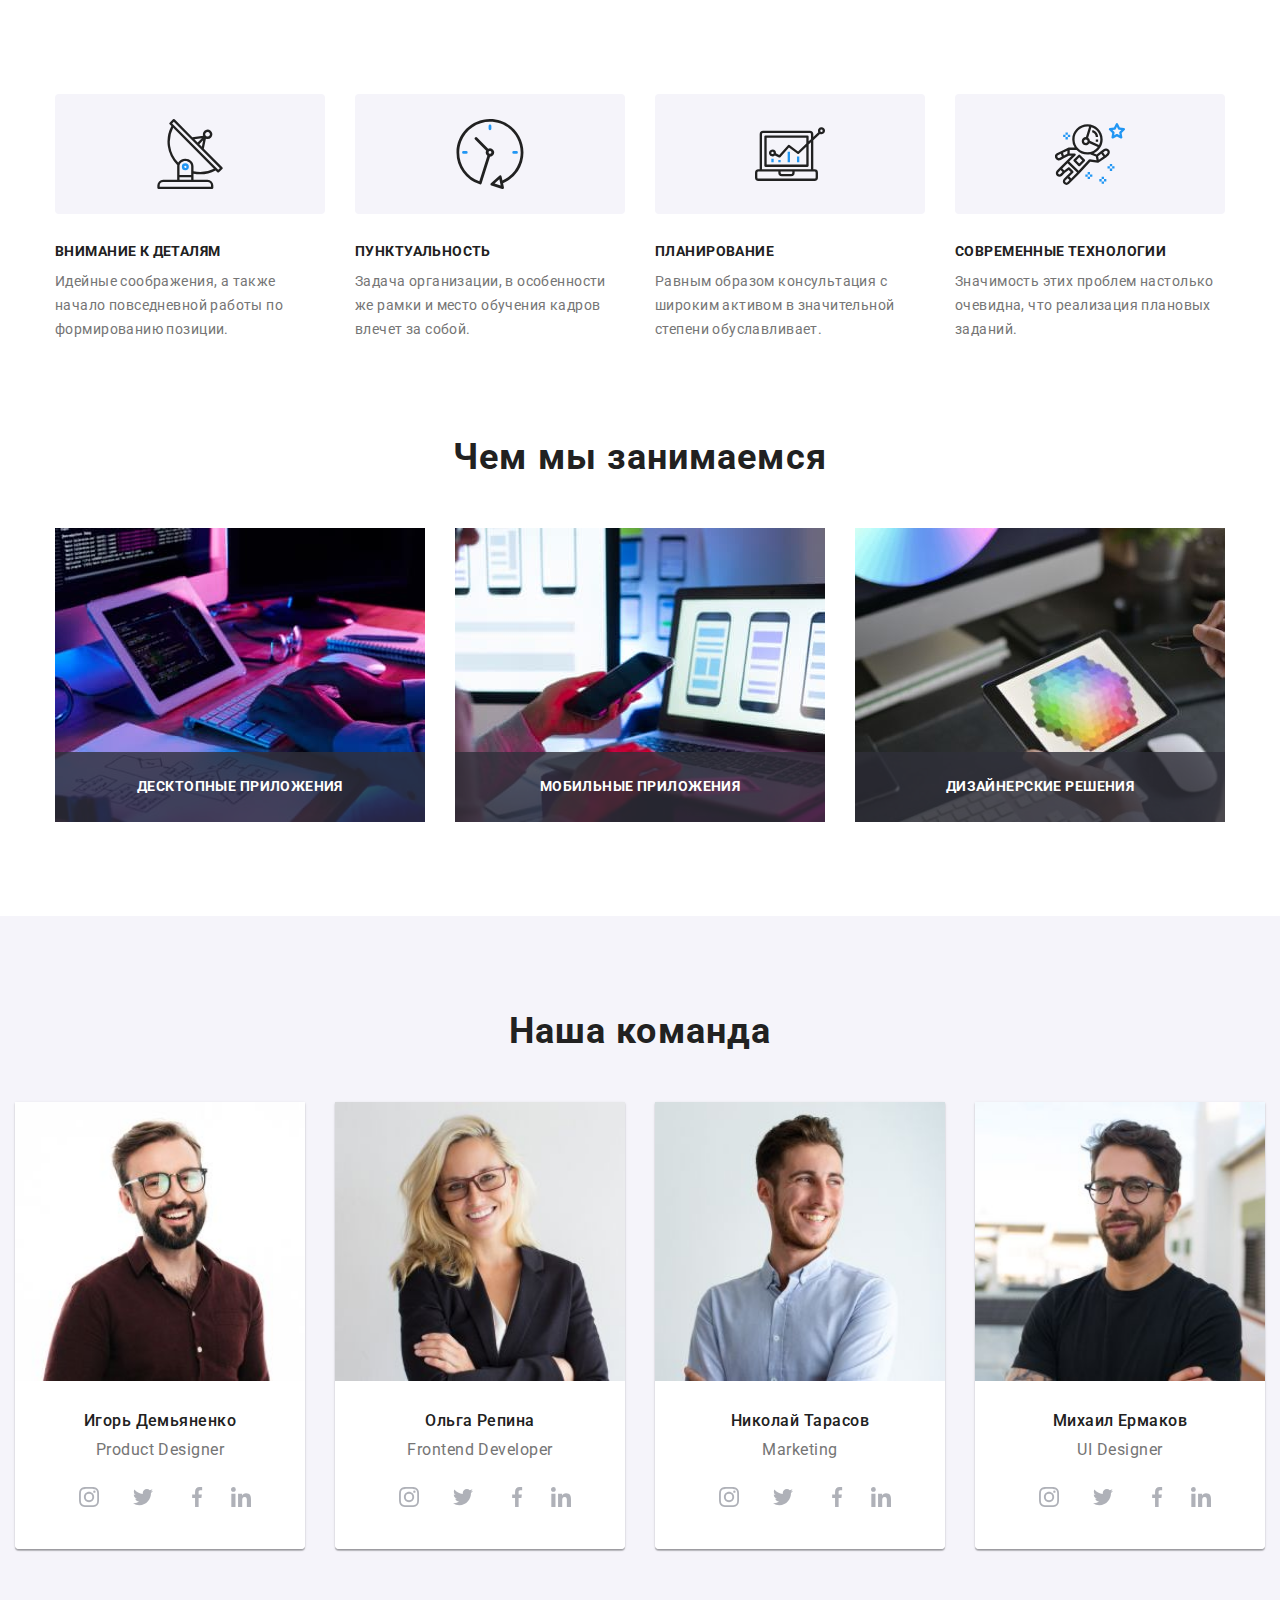
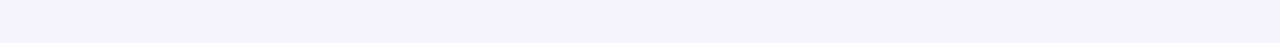
==== index.html @ a8aed520 "Закінчена секція "Наша команда"" ====
<!DOCTYPE html>
<html lang="ru">
  <head>
    <meta charset="UTF-8" />
    <meta http-equiv="X-UA-Compatible" content="IE=edge" />
    <meta name="viewport" content="width=device-width, initial-scale=1.0" />
    <title>Студия</title>
    <link rel="preconnect" href="https://fonts.googleapis.com" />
    <link rel="preconnect" href="https://fonts.gstatic.com" crossorigin />
    <link
      href="https://fonts.googleapis.com/css2?family=Raleway:wght@700&family=Roboto:wght@400;500;700;900&display=swap"
      rel="stylesheet"
    />
    <link rel="stylesheet" href="./base/normalize" />
    <link rel="stylesheet" href="./css/main.min.css" />
  </head>
  <body>
    <!--Шапка сайта, хедер-->
    <!-- <header class="header">
      <div class="header__container сontainer">
        <nav class="header-nav">
          <a class="logo-header" href="./index.html" lang="en"
            >Web<span class="logo-header__accent">Studio</span></a
          >
          <ul class="site-nav">
            <li class="site-nav__item">
              <a class="site-nav__link site-nav__link--current" href=""
                >Студия</a
              >
            </li>
            <li class="site-nav__item">
              <a class="site-nav__link" href="./portfolio.html">Портфолио</a>
            </li>
            <li class="site-nav__item">
              <a class="site-nav__link" href="">Контакты</a>
            </li>
          </ul>
        </nav>
        <ul class="contact-nav">
          <li class="contact-nav__item">
            <a class="contact-nav__link" href="mailto:info@devstudio.com">
              <svg class="contact-nav__icon" width="16" height="12">
                <use href="./images/icons.svg#envelope"></use>
              </svg>
              info@devstudio.com</a
            >
          </li>
          <li class="contact-nav__item">
            <a class="contact-nav__link" href="tel:+380961111111">
              <svg class="contact-nav__icon" width="10" height="16">
                <use href="./images/icons.svg#vector"></use>
              </svg>
              +38 096 111 11 11</a
            >
          </li>
        </ul>
      </div>
    </header> -->
    <!-- Герой -->
    <main>
      <!-- <section class="hero">
        <div class="сontainer">
          <h1 class="hero__title">
            Эффективные решения<br />
            для вашего бизнеса
          </h1>
          <button class="button" type="button" data-modal-open>
            Заказать услугу
          </button>
          <!--Модальное окно-->
      <!-- <div class="backdrop is-hidden" data-modal>
            <div class="modal">
              <button class="modal-btn" data-modal-close>
                <svg class="btn-close" width="18" height="18">
                  <use href="./images/icons.svg#modal"></use>
                </svg>
              </button>
              <!--Форма-->
      <!-- <span class="form__title"
                >Оставьте свои данные, мы вам перезвоним</span
              > -->
      <!-- <form class="form-contact" autocomplete="off">
                <label class="form-contact__label">
                  <span class="form-contact__name">Имя</span>
                  <span class="form-contact__input-container">
                    <input
                      class="form-contact__input"
                      type="text"
                      name="name"
                    />
                    <svg class="form-contact__icon" width="18" height="18">
                      <use href="./images/icons.svg#form-person"></use>
                    </svg>
                  </span>
                </label>
                <label class="form-contact__label">
                  <span class="form-contact__name">Телефон</span>
                  <span class="form-contact__input-container">
                    <input class="form-contact__input" type="tel" name="tel" />
                    <svg class="form-contact__icon" width="18" height="18">
                      <use href="./images/icons.svg#form-telefon"></use>
                    </svg>
                  </span>
                </label>
                <label class="form-contact__label">
                  <span class="form-contact__name">Почта</span>
                  <span class="form-contact__input-container">
                    <input
                      class="form-contact__input"
                      type="email"
                      name="email"
                    />
                    <svg class="form-contact__icon" width="18" height="18">
                      <use href="./images/icons.svg#form-post"></use>
                    </svg>
                  </span>
                </label>
                <label class="form-label__comments">
                  <span class="form-contact__name">Комментарий</span>
                  <span class="form-contact__input-container">
                    <textarea
                      class="form-contact__comments"
                      name="comments"
                      placeholder="Введите текст"
                    ></textarea>
                  </span>
                </label>
                <!--Чекбокс-->
      <!-- <label class="form-contact__checkbox-label">
                  <input
                    class="form-contact__checkbox-input visually-hidden"
                    type="checkbox"
                    name="checkbox"
                    tabindex="-1"
                  />
                  <span class="form-contact__custom-checkbox" tabindex="0">
                    <svg
                      class="form-contact__checkbox-icon"
                      width="16"
                      height="15"
                    >
                      <use href="./images/icons.svg#icon-check"></use>
                    </svg>
                  </span>
                  <span class="form-contact__checkbox-text"
                    >Соглашаюсь с рассылкой и принимаю
                    <a href="" class="form-contact__checkbox-link"
                      >Условия договора</a
                    ></span
                  >
                </label> -->
      <!-- <button class="form-contact__checkbox-button" type="submit">
                  Отправить
                </button> -->
      <!-- </form> -->
      <!-- </div> -->
      <!-- </div> -->

      <!-- </div> -->
      <!-- </section> -->

      <!--Особенности-->
      <section class="section specific">
        <div class="сontainer">
          <h2 hidden>Особенности</h2>
          <ul class="specific__list">
            <li class="specific__item">
              <div class="specific__icon">
                <svg width="70" height="70">
                  <use href="./images/icons.svg#antenna"></use>
                </svg>
              </div>
              <h3 class="specific__subtitle">Внимание к деталям</h3>
              <p class="specific__desc">
                Идейные соображения, а также начало повседневной работы по
                формированию позиции.
              </p>
            </li>
            <li class="specific__item">
              <div class="specific__icon">
                <svg width="70" height="70">
                  <use href="./images/icons.svg#clock"></use>
                </svg>
              </div>
              <h3 class="specific__subtitle">Пунктуальность</h3>
              <p class="specific__desc">
                Задача организации, в особенности же рамки и место обучения
                кадров влечет за собой.
              </p>
            </li>
            <li class="specific__item">
              <div class="specific__icon">
                <svg width="70" height="70">
                  <use href="./images/icons.svg#diagram"></use>
                </svg>
              </div>
              <h3 class="specific__subtitle">Планирование</h3>
              <p class="specific__desc">
                Равным образом консультация с широким активом в значительной
                степени обуславливает.
              </p>
            </li>
            <li class="specific__item">
              <div class="specific__icon">
                <svg width="70" height="70">
                  <use href="./images/icons.svg#astronaut"></use>
                </svg>
              </div>
              <h3 class="specific__subtitle">Современные технологии</h3>
              <p class="specific__desc">
                Значимость этих проблем настолько очевидна, что реализация
                плановых заданий.
              </p>
            </li>
          </ul>
        </div>
      </section>

      <!--Чем мы занимаемся-->

      <section class="section job">
        <div class="сontainer">
          <h2 class="job__subject">Чем мы занимаемся</h2>
          <ul class="job__list">
            <li class="job__item">
              <img
                srcset="./images/18707.jpg 370w, ./images/18707@2x.jpg 740w"
                sizes="(min-width: 1200px) 370px"
                src="./images/18707.jpg"
                alt="Изучение нового кода"
                width="370"
                height="294"
                loading="lazy"
              />
              <p class="job__text">Десктопные приложения</p>
            </li>
            <li class="job__item">
              <img
                srcset="./images/2713.jpg 370w, ./images/2713@2x.jpg 740w"
                sizes="(min-width: 1200px) 370px"
                src="./images/2713.jpg"
                alt="Смартфон"
                width="370"
                height="294"
                loading="lazy"
              />
              <p class="job__text">Мобильные приложения</p>
            </li>
            <li class="job__item">
              <img
                srcset="./images/1119.jpg 370w, ./images/1119@2x.jpg 740w"
                sizes="(min-width: 1200px) 370px"
                src="./images/1119.jpg"
                alt="Графический планшет"
                width="370"
                height="294"
                loading="lazy"
              />
              <p class="job__text">Дизайнерские решения</p>
            </li>
          </ul>
        </div>
      </section>

      <!--Наша команда-->
      <section class="section team">
        <div class="сontainer">
          <h2 class="team__team">Наша команда</h2>
          <ul class="team__list">
            <li class="team__item">
              <img
                class="foto"
                srcset="
                  ./images/igor-mob.jpg     450w,
                  ./images/igor-mob@2x.jpg  900w,
                  ./images/igor-tab.jpg     354w,
                  ./images/igor-tab@2x.jpg  708w,
                  ./images/igor-desc.jpg    270w,
                  ./images/igor-desc@2x.jpg 540w
                "
                src="./images/igor-mob.jpg"
                alt="Игорь Демьяненко"
                sizes="(min-width: 1200px) 270px, (min-width: 768px) 354px, (min-width: 480px) 450px 100vw"
                loading="lazy"
              />
              <div class="team-command__div">
                <h3 class="team-command__name">Игорь Демьяненко</h3>
                <p class="team-command__proficion" lang="en">
                  Product Designer
                </p>
                <ul class="team-command__social">
                  <li class="team-command__item">
                    <a
                      class="team-command__link"
                      href=""
                      target="_blank"
                      rel=""
                      aria-label="instagram"
                    >
                      <svg class="team-command__icon" width="20" height="20">
                        <use href="./images/icons.svg#instagram"></use>
                      </svg>
                    </a>
                  </li>
                  <li class="team-command__item">
                    <a
                      class="team-command__link"
                      href=""
                      target="_blank"
                      rel="noopener noreferrer"
                      aria-label="twitter"
                    >
                      <svg class="team-command__icon" width="20" height="20">
                        <use href="./images/icons.svg#twitter"></use>
                      </svg>
                    </a>
                  </li>
                  <li class="team-command__item">
                    <a
                      class="team-command__link"
                      href=""
                      target="_blank"
                      rel="noopener noreferrer"
                      aria-label="facebook"
                    >
                      <svg class="team-command__icon" width="20" height="20">
                        <use href="./images/icons.svg#facebook"></use>
                      </svg>
                    </a>
                  </li>
                  <li class="team-command__item">
                    <a
                      class="team-command__link"
                      href=""
                      target="_blank"
                      rel="noopener noreferrer"
                      aria-label="linkedin"
                    >
                      <svg class="team-command__icon" width="20" height="20">
                        <use href="./images/icons.svg#linkedin"></use>
                      </svg>
                    </a>
                  </li>
                </ul>
              </div>
            </li>
            <li class="team__item">
              <img
                class="foto"
                srcset="
                  ./images/olga-mob.jpg     450w,
                  ./images/olga-mob@2x.jpg  900w,
                  ./images/olga-tab.jpg     354w,
                  ./images/olga-tab@2x.jpg  708w,
                  ./images/olga-desc.jpg    270w,
                  ./images/olga-desc@2x.jpg 540w
                "
                src="./images/olga-mob.jpg"
                alt="Ольга Репина"
                sizes="(min-width: 1200px) 270px, (min-width: 768px) 354px, (min-width: 480px) 450px 100vw"
                loading="lazy"
              />
              <div class="team-command__div">
                <h3 class="team-command__name">Ольга Репина</h3>
                <p class="team-command__proficion" lang="en">
                  Frontend Developer
                </p>
                <ul class="team-command__social">
                  <li class="team-command__item">
                    <a
                      class="team-command__link"
                      href=""
                      target="_blank"
                      rel=""
                      aria-label="instagram"
                    >
                      <svg class="team-command__icon" width="20" height="20">
                        <use href="./images/icons.svg#instagram"></use>
                      </svg>
                    </a>
                  </li>
                  <li class="team-command__item">
                    <a
                      class="team-command__link"
                      href=""
                      target="_blank"
                      rel="noopener noreferrer"
                      aria-label="twitter"
                    >
                      <svg class="team-command__icon" width="20" height="20">
                        <use href="./images/icons.svg#twitter"></use>
                      </svg>
                    </a>
                  </li>
                  <li class="team-command__item">
                    <a
                      class="team-command__link"
                      href=""
                      target="_blank"
                      rel="noopener noreferrer"
                      aria-label="facebook"
                    >
                      <svg class="team-command__icon" width="20" height="20">
                        <use href="./images/icons.svg#facebook"></use>
                      </svg>
                    </a>
                  </li>
                  <li class="team-command__item">
                    <a
                      class="team-command__link"
                      href=""
                      target="_blank"
                      rel="noopener noreferrer"
                      aria-label="linkedin"
                    >
                      <svg class="team-command__icon" width="20" height="20">
                        <use href="./images/icons.svg#linkedin"></use>
                      </svg>
                    </a>
                  </li>
                </ul>
              </div>
            </li>
            <li class="team__item">
              <img
                class="foto"
                srcset="
                  ./images/nikolai-mob.jpg     450w,
                  ./images/nikolai-mob@2x.jpg  900w,
                  ./images/nikolai-tab.jpg     354w,
                  ./images/nikolai-tab@2x.jpg  708w,
                  ./images/nikolai-desc.jpg    270w,
                  ./images/nikolai-desc@2x.jpg 540w
                "
                src="./images/nikolai-mob.jpg"
                alt="Николай Тарасов"
                sizes="(min-width: 1200px) 270px, (min-width: 768px) 354px, (min-width: 480px) 450px 100vw"
                loading="lazy"
              />
              <div class="team-command__div">
                <h3 class="team-command__name">Николай Тарасов</h3>
                <p class="team-command__proficion" lang="en">Marketing</p>
                <ul class="team-command__social">
                  <li class="team-command__item">
                    <a
                      class="team-command__link"
                      href=""
                      target="_blank"
                      rel=""
                      aria-label="instagram"
                    >
                      <svg class="team-command__icon" width="20" height="20">
                        <use href="./images/icons.svg#instagram"></use>
                      </svg>
                    </a>
                  </li>
                  <li class="team-command__item">
                    <a
                      class="team-command__link"
                      href=""
                      target="_blank"
                      rel="noopener noreferrer"
                      aria-label="twitter"
                    >
                      <svg class="team-command__icon" width="20" height="20">
                        <use href="./images/icons.svg#twitter"></use>
                      </svg>
                    </a>
                  </li>
                  <li class="team-command__item">
                    <a
                      class="team-command__link"
                      href=""
                      target="_blank"
                      rel="noopener noreferrer"
                      aria-label="facebook"
                    >
                      <svg class="team-command__icon" width="20" height="20">
                        <use href="./images/icons.svg#facebook"></use>
                      </svg>
                    </a>
                  </li>
                  <li class="team-command__item">
                    <a
                      class="team-command__link"
                      href=""
                      target="_blank"
                      rel="noopener noreferrer"
                      aria-label="linkedin"
                    >
                      <svg class="team-command__icon" width="20" height="20">
                        <use href="./images/icons.svg#linkedin"></use>
                      </svg>
                    </a>
                  </li>
                </ul>
              </div>
            </li>
            <li class="team__item">
              <img
                class="foto"
                srcset="
                  ./images/mihail-mob@2x.jpg  900w,
                  ./images/mihail-mob.jpg     450w,
                  ./images/mihail-tab.jpg     354w,
                  ./images/mihail-tab@2x.jpg  708w,
                  ./images/mihail-desc.jpg    270w,
                  ./images/mihail-desc@2x.jpg 540w
                "
                src="./images/mihail.jpg"
                alt="Михаил Ермаков"
                sizes="(min-width: 1200px) 270px, (min-width: 768px) 354px, (min-width: 480px) 450px 100vw"
                loading="lazy"
              />
              <div class="team-command__div">
                <h3 class="team-command__name">Михаил Ермаков</h3>
                <p class="team-command__proficion">UI Designer</p>
                <ul class="team-command__social">
                  <li class="team-command__item">
                    <a
                      class="team-command__link"
                      href=""
                      target="_blank"
                      rel=""
                      aria-label="instagram"
                    >
                      <svg class="team-command__icon" width="20" height="20">
                        <use href="./images/icons.svg#instagram"></use>
                      </svg>
                    </a>
                  </li>
                  <li class="team-command__item">
                    <a
                      class="team-command__link"
                      href=""
                      target="_blank"
                      rel="noopener noreferrer"
                      aria-label="twitter"
                    >
                      <svg class="team-command__icon" width="20" height="20">
                        <use href="./images/icons.svg#twitter"></use>
                      </svg>
                    </a>
                  </li>
                  <li class="team-command__item">
                    <a
                      class="team-command__link"
                      href=""
                      target="_blank"
                      rel="noopener noreferrer"
                      aria-label="facebook"
                    >
                      <svg class="team-command__icon" width="20" height="20">
                        <use href="./images/icons.svg#facebook"></use>
                      </svg>
                    </a>
                  </li>
                  <li class="team-command__item">
                    <a
                      class="team-command__link"
                      href=""
                      target="_blank"
                      rel="noopener noreferrer"
                      aria-label="linkedin"
                    >
                      <svg class="team-command__icon" width="20" height="20">
                        <use href="./images/icons.svg#linkedin"></use>
                      </svg>
                    </a>
                  </li>
                </ul>
              </div>
            </li>
          </ul>
        </div>
      </section>

      <!-- Постоянные клиенты-->
      <!-- <section class="clients">
        <div class="container">
          <h2 class="clients__regular">Постоянные клиенты</h2>
          <ul class="clients__list">
            <li class="clients__item">
              <a class="clients__link" href="">
                <svg class="clients__icon" width="106" height="60">
                  <use href="./images/icons.svg#client-1"></use>
                </svg>
              </a>
            </li>
            <li class="clients__item">
              <a class="clients__link" href="">
                <svg class="clients__icon" width="106" height="60">
                  <use href="./images/icons.svg#client-2"></use>
                </svg>
              </a>
            </li>
            <li class="clients__item">
              <a class="clients__link" href="">
                <svg class="clients__icon" width="106" height="60">
                  <use href="./images/icons.svg#client-3"></use>
                </svg>
              </a>
            </li>
            <li class="clients__item">
              <a class="clients__link" href="">
                <svg class="clients__icon" width="106" height="60">
                  <use href="./images/icons.svg#client-4"></use>
                </svg>
              </a>
            </li>
            <li class="clients__item">
              <a class="clients__link" href="">
                <svg class="clients__icon" width="106" height="60">
                  <use href="./images/icons.svg#client-5"></use>
                </svg>
              </a>
            </li>
            <li class="clients__item">
              <a class="clients__link" href="">
                <svg class="clients__icon" width="106" height="60">
                  <use href="./images/icons.svg#client-6"></use>
                </svg>
              </a>
            </li>
          </ul>
        </div>
      </section> -->
    </main>
    <!-- Подвал стораницы -->
    <!-- <footer class="footer">
      <div class="сontainer footer-container">
        <div class="сontainer-footer">
          <a class="logo-footer link" href="./index.html" lang="en"
            ><span class="logo-nav">Web</span>Studio</a
          >
          <address class="footer-adress">
            <ul class="list-footer">
              <li class="footer-list">
                <a
                  class="adress link"
                  href="https://bit.ly/3pXMvUd"
                  target="_blank"
                  rel="noopener noreferrer"
                  >г. Киев, пр-т Леси Украинки, 26
                </a>
              </li>
              <li class="footer-list">
                <a class="mail-tel link" href="mailto:info@devstudio.com"
                  >info@devstudio.com</a
                >
              </li>
              <li class="footer-list">
                <a class="mail-tel link" href="tel:+380961111111"
                  >+38 096 111 11 11</a
                >
              </li>
            </ul>
          </address>
        </div>
        <!--Присоеденяйтесь-->
    <!-- <div class="footer-cosial">
          <h3 class="footer-name">присоединяйтесь</h3>
          <ul class="list social">
            <li class="footer-item">
              <a
                class="footer-link"
                href=""
                target="_blank"
                rel=""
                aria-label="instagram"
              >
                <svg class="footer-icon" width="20" height="20">
                  <use href="./images/icons.svg#instagram"></use>
                </svg>
              </a>
            </li>
            <li class="footer-item">
              <a
                class="footer-link"
                href=""
                target="_blank"
                rel="noopener noreferrer"
                aria-label="twitter"
              >
                <svg class="footer-icon" width="20" height="20">
                  <use href="./images/icons.svg#twitter"></use>
                </svg>
              </a>
            </li>
            <li class="footer-item">
              <a
                class="footer-link"
                href=""
                target="_blank"
                rel="noopener noreferrer"
                aria-label="facebook"
              >
                <svg class="footer-icon" width="20" height="20">
                  <use href="./images/icons.svg#facebook"></use>
                </svg>
              </a>
            </li>
            <li class="footer-item">
              <a
                class="footer-link"
                href=""
                target="_blank"
                rel="noopener noreferrer"
                aria-label="linkedin"
              >
                <svg class="footer-icon" width="20" height="20">
                  <use href="./images/icons.svg#linkedin"></use>
                </svg>
              </a>
            </li>
          </ul>
        </div> -->
    <!--Подпишитесь на рассылку-->
    <!-- <div class="footer-subscribe">
          <span class="text-subscribe">Подпишитесь на рассылку</span>
          <form class="subscribe-form">
            <label class="subscribe-label">
              <input
                class="subscribe-input"
                type="email"
                name="email"
                placeholder="E-mail"
              />
            </label>
            <button class="subscribe-btn" type="submit">
              Подписаться
              <svg class="subscribe-icon" width="24" height="24">
                <use href="./images/icons.svg#icon-send"></use>
              </svg>
            </button>
          </form>
        </div> -->
    <!-- </div>
    </footer>-->
    <!-- <script src="./js/modal.js"></script> -->
  </body>
</html>
---- css/main.min.css ----
/*! modern-normalize v1.1.0 | MIT License | https://github.com/sindresorhus/modern-normalize */*,::before,::after{-webkit-box-sizing:border-box;box-sizing:border-box}html{line-height:1.15;-webkit-text-size-adjust:100%;-moz-tab-size:4;-o-tab-size:4;tab-size:4}body{margin:0;font-family:system-ui,-apple-system,"Segoe UI",Roboto,Helvetica,Arial,sans-serif,"Apple Color Emoji","Segoe UI Emoji"}hr{height:0;color:inherit}abbr[title]{-webkit-text-decoration:underline dotted;text-decoration:underline dotted}b,strong{font-weight:bolder}code,kbd,samp,pre{font-family:ui-monospace, SFMono-Regular, Consolas, 'Liberation Mono', Menlo, monospace;font-size:1em}small{font-size:80%}sub,sup{font-size:75%;line-height:0;position:relative;vertical-align:baseline}sub{bottom:-0.25em}sup{top:-0.5em}table{text-indent:0;border-color:inherit}button,input,optgroup,select,textarea{font-family:inherit;font-size:100%;line-height:1.15;margin:0}button,select{text-transform:none}button,[type='button'],[type='reset'],[type='submit']{-webkit-appearance:button}::-moz-focus-inner{border-style:none;padding:0}:-moz-focusring{outline:1px dotted ButtonText}:-moz-ui-invalid{box-shadow:none}legend{padding:0}progress{vertical-align:baseline}::-webkit-inner-spin-button,::-webkit-outer-spin-button{height:auto}[type='search']{-webkit-appearance:textfield;outline-offset:-2px}::-webkit-search-decoration{-webkit-appearance:none}::-webkit-file-upload-button{-webkit-appearance:button;font:inherit}summary{display:list-item}:root{--header-background-color: #ffffff;--border-color: #ececec;--color-hover: #2196f3;--color-logo: #000;--contact-color: #757575;--link-color: #212121;--white-text: #ffffff;--button-color: #2196f3;--button-hover: #188ce8;--anim: 250ms cubic-bezier(0.4, 0, 0.2, 1);--form-color: #212121;--border-color: rgba(33, 33, 33, 0.2)}body{font-family:"Roboto", sans-serif;color:#212121;margin:0}ul,li{list-style:none}a{text-decoration:none}h1,h2,h3,h4,p,li,ul{margin:0;padding:0}img{display:block;max-width:100%;height:auto}.сontainer{padding-left:15px;padding-right:15px;margin-left:auto;margin-right:auto}@media screen and (min-width: 480px){max-width:480px}@media screen and (min-width: 768px){max-width:768px}@media screen and (min-width: 1200px){max-width:1200px}.section{padding-top:60px;padding-bottom:60px}@media screen and (min-width: 1200px){.section{padding-top:94px;padding-bottom:94px}}.visually-hidden{position:absolute;width:1px;height:1px;margin:-1px;border:0;padding:0;clip:rect(0 0 0 0);overflow:hidden}.header{background-color:var(--header-background-color);border-bottom:1px solid var(--border-color)}.header__container{display:-webkit-box;display:-ms-flexbox;display:flex;-webkit-box-align:center;-ms-flex-align:center;align-items:center}.header-nav{display:-webkit-box;display:-ms-flexbox;display:flex;-webkit-box-align:center;-ms-flex-align:center;align-items:center}.logo-header{font-family:"Raleway";font-weight:700;font-size:26px;line-height:1.19;padding-top:24px;padding-bottom:25px;margin-right:93px;text-decoration:none;color:var(--color-hover)}.logo-header__accent{color:var(--color-logo)}.site-nav{display:-webkit-box;display:-ms-flexbox;display:flex}.site-nav__item{position:relative}.site-nav__item:not(:last-child){margin-right:50px}.site-nav__link{display:block;font-weight:500;font-size:14px;line-height:1.14;letter-spacing:0.02em;color:var(--link-color);padding-top:32px;padding-bottom:32px;-webkit-transition:color var(--anim);transition:color var(--anim)}.site-nav__link:hover,.site-nav__link:focus{color:var(--color-hover)}.site-nav__link--current{color:var(--color-hover)}.site-nav__link--current:after{display:block;position:absolute;content:"";width:100%;height:4px;bottom:-1px;left:0;border-radius:2px;background-color:var(--color-hover)}.contact-nav{display:-webkit-box;display:-ms-flexbox;display:flex;-webkit-box-align:center;-ms-flex-align:center;align-items:center;margin-left:auto;padding:0}.contact-nav__item:not(:last-child){margin-right:50px}.contact-nav__link{font-weight:500;font-size:14px;line-height:1.14;letter-spacing:0.02em;color:var(--contact-color);padding-bottom:32px;padding-top:32px;-webkit-transition:color var(--anim);transition:color var(--anim)}.contact-nav__link:hover,.contact-nav__link:focus{color:var(--color-hover)}.contact-nav__icon{margin-right:10px;fill:currentColor}.specific__list{-webkit-box-pack:center;-ms-flex-pack:center;justify-content:center}@media screen and (min-width: 768px){.specific__list{display:-webkit-box;display:-ms-flexbox;display:flex;margin:-15px}}@media screen and (min-width: 768px) and (max-width: 1199px){.specific__list{-ms-flex-wrap:wrap;flex-wrap:wrap}}@media screen and (min-width: 1200px){.specific__list{display:-webkit-box;display:-ms-flexbox;display:flex}}@media screen and (max-width: 767px){.specific__item:not(:last-child){margin-bottom:30px}}@media screen and (min-width: 768px){.specific__item{margin:15px}}@media screen and (min-width: 768px) and (max-width: 1199px){.specific__item{max-width:354px}}@media screen and (min-width: 1200px){.specific__item{width:270px}}.specific__icon{display:-webkit-box;display:-ms-flexbox;display:flex;width:auto;height:120px;background-color:#f5f4fa;border-radius:4px;margin-bottom:30px;-webkit-box-align:center;-ms-flex-align:center;align-items:center;-webkit-box-pack:center;-ms-flex-pack:center;justify-content:center}.specific__subtitle{font-weight:700;font-size:14px;line-height:1.14;letter-spacing:0.03em;text-transform:uppercase;-webkit-box-align:center;-ms-flex-align:center;align-items:center}@media screen and (max-width: 767px){.specific__subtitle{text-align:center}}.specific__desc{font-size:14px;line-height:1.71;letter-spacing:0.03em;color:#757575;margin-top:10px}.job{padding-top:0}@media screen and (max-width: 1199px){.job{display:none}}.job__subject{font-weight:700;font-size:36px;line-height:1.17;text-align:center;letter-spacing:0.03em;margin-bottom:50px}.job__list{display:-webkit-box;display:-ms-flexbox;display:flex;-webkit-box-pack:center;-ms-flex-pack:center;justify-content:center}.job__item{width:370px;position:relative}.job__item:not(:last-child){margin-right:30px}@media screen and (min-width: 1200px){.job__item{-ms-flex-preferred-size:calc(1200px / 3 - 30px);flex-basis:calc(1200px / 3 - 30px)}}.job__text{position:absolute;bottom:0;right:0;width:100%;height:70px;background-color:rgba(47,48,58,0.8);font-size:14px;line-height:1.14;text-align:center;letter-spacing:0.03em;text-transform:uppercase;color:var(--white-text);font-weight:700;display:-webkit-box;display:-ms-flexbox;display:flex;-webkit-box-pack:center;-ms-flex-pack:center;justify-content:center;-webkit-box-align:center;-ms-flex-align:center;align-items:center}.team{background-color:#f5f4fa}@media screen and (min-width: 1200px){.team{padding-top:94px;padding-bottom:94px}}.team__team{font-weight:700;font-size:36px;line-height:1.17;text-align:center;letter-spacing:0.03em;margin-bottom:50px}.team__list{-webkit-box-pack:center;-ms-flex-pack:center;justify-content:center}@media screen and (min-width: 768px) and (max-width: 1199px){.team__list{display:-webkit-box;display:-ms-flexbox;display:flex;-ms-flex-wrap:wrap;flex-wrap:wrap;margin-top:-30px;margin-left:-30px}}@media screen and (min-width: 1200px){.team__list{display:-webkit-box;display:-ms-flexbox;display:flex}}.team__item{-webkit-box-shadow:0px 1px 3px rgba(0,0,0,0.12),0px 1px 1px rgba(0,0,0,0.14),0px 2px 1px rgba(0,0,0,0.2);box-shadow:0px 1px 3px rgba(0,0,0,0.12),0px 1px 1px rgba(0,0,0,0.14),0px 2px 1px rgba(0,0,0,0.2);border-radius:0px 0px 4px 4px;width:100%}@media screen and (max-width: 767px){.team__item:not(:last-child){margin-bottom:30px}}@media screen and (min-width: 768px) and (max-width: 1199px){.team__item{-ms-flex-preferred-size:calc(100% / 2 - 30px);flex-basis:calc(100% / 2 - 30px);margin-left:30px;margin-top:30px}}@media screen and (min-width: 1200px){.team__item{display:-webkit-box;display:-ms-flexbox;display:flex;-ms-flex-wrap:wrap;flex-wrap:wrap}.team__item:not(:last-child){margin-right:30px}}.foto{width:100%}.team-command__div{background-color:var(--white-text);padding:30px 10px;border-radius:0px 0px 4px 4px;width:100%}.team-command__name{font-weight:500;font-size:16px;line-height:1.19;text-align:center;letter-spacing:0.03em;margin-bottom:10px}.team-command__proficion{line-height:1.19;color:var(--contact-color);text-align:center;letter-spacing:0.03em}.team-command__social{display:-webkit-box;display:-ms-flexbox;display:flex;-webkit-box-pack:center;-ms-flex-pack:center;justify-content:center;-webkit-box-align:center;-ms-flex-align:center;align-items:center;margin-top:16px;margin-left:auto;margin-right:auto}@media screen and (max-width: 1199px){.team-command__social{padding-top:30px;padding-bottom:24px}}.team-command__item{-webkit-box-pack:center;-ms-flex-pack:center;justify-content:center;-webkit-box-align:center;-ms-flex-align:center;align-items:center}.team-command__item:not(:last-child){margin-left:10px}.team-command__link{display:-webkit-box;display:-ms-flexbox;display:flex;-webkit-box-align:center;-ms-flex-align:center;align-items:center;-webkit-box-pack:center;-ms-flex-pack:center;justify-content:center;width:44px;height:44px;background-color:#ffffff;border-radius:50%;-webkit-transition:background-color var(--anim);transition:background-color var(--anim)}.team-command__link:hover,.team-command__link:focus{background-color:var(--color-hover)}.team-command__link:hover .team-command__icon,.team-command__link:focus .team-command__icon{fill:#ffffff}.team-command__icon{fill:#afb1b8;-webkit-transition:fill var(--anim);transition:fill var(--anim)}.footer{background-color:#2f303a;padding-top:60px;padding-bottom:60px}.logo-footer{font-family:"Raleway";font-weight:700;font-size:26px;line-height:1.19;letter-spacing:0.03em;color:#ffffff}.logo-nav{color:#2196f3}.footer-adress{font-style:normal;font-size:14px;line-height:1.71;letter-spacing:0.03em;margin-top:20px}.list-footer{list-style:none}.adress{color:#ffffff}.adress.link{margin-top:20px}.list-footer .footer-list:not(:last-child){margin-bottom:9px}.footer.list{display:block}.mail-tel{color:rgba(255,255,255,0.6)}.footer-list .mail-tel.link:hover,.footer-list .mail-tel.link:focus{color:#2196f3}.footer-container{display:-webkit-box;display:-ms-flexbox;display:flex;-webkit-box-align:baseline;-ms-flex-align:baseline;align-items:baseline}.footer-cosial{margin-left:70px}.footer-name{font-weight:700;font-size:14px;line-height:1.14;letter-spacing:0.03em;text-transform:uppercase;color:#ffffff;margin-bottom:20px}.list.social{display:-webkit-box;display:-ms-flexbox;display:flex;-webkit-box-pack:center;-ms-flex-pack:center;justify-content:center;-webkit-box-align:center;-ms-flex-align:center;align-items:center}.footer-item:not(:last-child){margin-right:10px}.footer-icon{fill:#ffffff}.footer-link{display:-webkit-box;display:-ms-flexbox;display:flex;-webkit-box-pack:center;-ms-flex-pack:center;justify-content:center;width:44px;height:44px;background-color:rgba(255,255,255,0.1);border-radius:50%;-webkit-box-align:center;-ms-flex-align:center;align-items:center;-webkit-transition:background-color 250ms cubic-bezier(0.4, 0, 0.2, 1);transition:background-color 250ms cubic-bezier(0.4, 0, 0.2, 1)}.footer-link:hover,.footer-link:focus{background-color:#2196f3}.footer-subscribe{margin-left:93px}.text-subscribe{display:inline-block;font-weight:700;font-size:14px;line-height:1.14;letter-spacing:0.03em;text-transform:uppercase;color:#ffffff;margin-bottom:20px}.subscribe-form{display:-webkit-box;display:-ms-flexbox;display:flex}.subscribe-label{display:block}.subscribe-input{width:358px;height:50px;padding:15px 16px;margin-right:12px;background-color:#2f303a;border:1px solid rgba(255,255,255,0.3);-webkit-filter:drop-shadow(0px 4px 4px rgba(0,0,0,0.15));filter:drop-shadow(0px 4px 4px rgba(0,0,0,0.15));border-radius:4px;-webkit-transition:border 250ms cubic-bezier(0.4, 0, 0.2, 1);transition:border 250ms cubic-bezier(0.4, 0, 0.2, 1)}.subscribe-input:hover,.subscribe-input:focus{border-color:#2196f3}.subscribe-btn{min-width:200px;height:50px;font-weight:700;font-size:16px;line-height:1.88;background-color:#2196f3;border-radius:4px;border-width:0;-webkit-box-shadow:0px 4px 4px rgba(0,0,0,0.15);box-shadow:0px 4px 4px rgba(0,0,0,0.15);display:-webkit-box;display:-ms-flexbox;display:flex;-webkit-box-pack:center;-ms-flex-pack:center;justify-content:center;-webkit-box-align:center;-ms-flex-align:center;align-items:center;text-align:center;letter-spacing:0.06em;color:#ffffff;padding:10px 15px;cursor:pointer;-webkit-transition:background-color 250ms cubic-bezier(0.4, 0, 0.2, 1);transition:background-color 250ms cubic-bezier(0.4, 0, 0.2, 1)}.subscribe-btn:hover,.subscribe-btn:focus{background-color:#188ce8}.subscribe-icon{margin-left:10px;fill:currentColor}.navigation{-webkit-box-pack:center;-ms-flex-pack:center;justify-content:center;padding-top:96px;padding-bottom:92px}.button-navigation{font-family:inherit;font-style:normal;font-weight:500;font-size:16px;line-height:1.63;text-align:center;letter-spacing:0.03em;color:#212121;cursor:pointer;border-radius:4px;border:1px;display:block;-webkit-box-pack:center;-ms-flex-pack:center;justify-content:center;padding-top:6px;padding-bottom:6px;padding-left:22px;padding-right:22px;-webkit-transition:color 250ms cubic-bezier(0.4, 0, 0.2, 1),background-color 250ms cubic-bezier(0.4, 0, 0.2, 1),-webkit-box-shadow 250ms cubic-bezier(0.4, 0, 0.2, 1);transition:color 250ms cubic-bezier(0.4, 0, 0.2, 1),background-color 250ms cubic-bezier(0.4, 0, 0.2, 1),-webkit-box-shadow 250ms cubic-bezier(0.4, 0, 0.2, 1);transition:color 250ms cubic-bezier(0.4, 0, 0.2, 1),background-color 250ms cubic-bezier(0.4, 0, 0.2, 1),box-shadow 250ms cubic-bezier(0.4, 0, 0.2, 1);transition:color 250ms cubic-bezier(0.4, 0, 0.2, 1),background-color 250ms cubic-bezier(0.4, 0, 0.2, 1),box-shadow 250ms cubic-bezier(0.4, 0, 0.2, 1),-webkit-box-shadow 250ms cubic-bezier(0.4, 0, 0.2, 1)}.button-navigation:hover,.button-navigation:focus{color:#ffffff;background-color:#2196f3;-webkit-box-shadow:0px 3px 1px rgba(0,0,0,0.1),0px 1px 2px rgba(0,0,0,0.08),0px 2px 2px rgba(0,0,0,0.12);box-shadow:0px 3px 1px rgba(0,0,0,0.1),0px 1px 2px rgba(0,0,0,0.08),0px 2px 2px rgba(0,0,0,0.12)}.list-navigation .li-navigation:not(:last-child){margin-right:8px}.list-navigation{display:-webkit-box;display:-ms-flexbox;display:flex;list-style:none;margin-bottom:50px;-webkit-box-pack:center;-ms-flex-pack:center;justify-content:center}.list-flexbox{list-style:none;display:-webkit-box;display:-ms-flexbox;display:flex;-ms-flex-wrap:wrap;flex-wrap:wrap;padding:0;margin:0;margin-left:-30px;margin-top:-30px}.list-flexbox .element{margin-left:30px;margin-top:30px;-ms-flex-preferred-size:calc(100% / 3-30px);flex-basis:calc(100% / 3-30px)}.element-flexbox{padding-right:24px;padding-left:24px;padding-bottom:20px;padding-top:20px;border:1px solid #eeeeee}.portfolio-overlay{position:relative;overflow:hidden}.gallery.link:hover .paragraph,.gallery.link:focus .paragraph{-webkit-transform:translateY(0);transform:translateY(0)}.paragraph{position:absolute;font-weight:400px;font-size:18px;line-height:1.56;letter-spacing:0.03em;color:#ffffff;left:0;top:0;width:100%;height:100%;padding:63px 24px;background-color:rgba(33,150,243,0.9);-webkit-transform:translateY(101%);transform:translateY(101%);-webkit-transition:-webkit-transform 250ms cubic-bezier(0.4, 0, 0.2, 1);transition:-webkit-transform 250ms cubic-bezier(0.4, 0, 0.2, 1);transition:transform 250ms cubic-bezier(0.4, 0, 0.2, 1);transition:transform 250ms cubic-bezier(0.4, 0, 0.2, 1), -webkit-transform 250ms cubic-bezier(0.4, 0, 0.2, 1)}.gallery.link{display:block;margin-top:0px;display:block;text-decoration:none;-webkit-transition:-webkit-box-shadow 250ms cubic-bezier(0.4, 0, 0.2, 1);transition:-webkit-box-shadow 250ms cubic-bezier(0.4, 0, 0.2, 1);transition:box-shadow 250ms cubic-bezier(0.4, 0, 0.2, 1);transition:box-shadow 250ms cubic-bezier(0.4, 0, 0.2, 1), -webkit-box-shadow 250ms cubic-bezier(0.4, 0, 0.2, 1)}.element .gallery.link:hover,.element .gallery.link:focus{-webkit-box-shadow:0px 1px 1px rgba(0,0,0,0.12),0px 4px 4px rgba(0,0,0,0.06),1px 4px 6px rgba(0,0,0,0.16);box-shadow:0px 1px 1px rgba(0,0,0,0.12),0px 4px 4px rgba(0,0,0,0.06),1px 4px 6px rgba(0,0,0,0.16)}.progect{color:#212121;font-weight:700;font-size:18px;line-height:2;letter-spacing:0.06em;margin-bottom:4px}.desc{font-size:16px;line-height:1.87;letter-spacing:0.03em;color:#757575}
/*# sourceMappingURL=main.min.css.map */
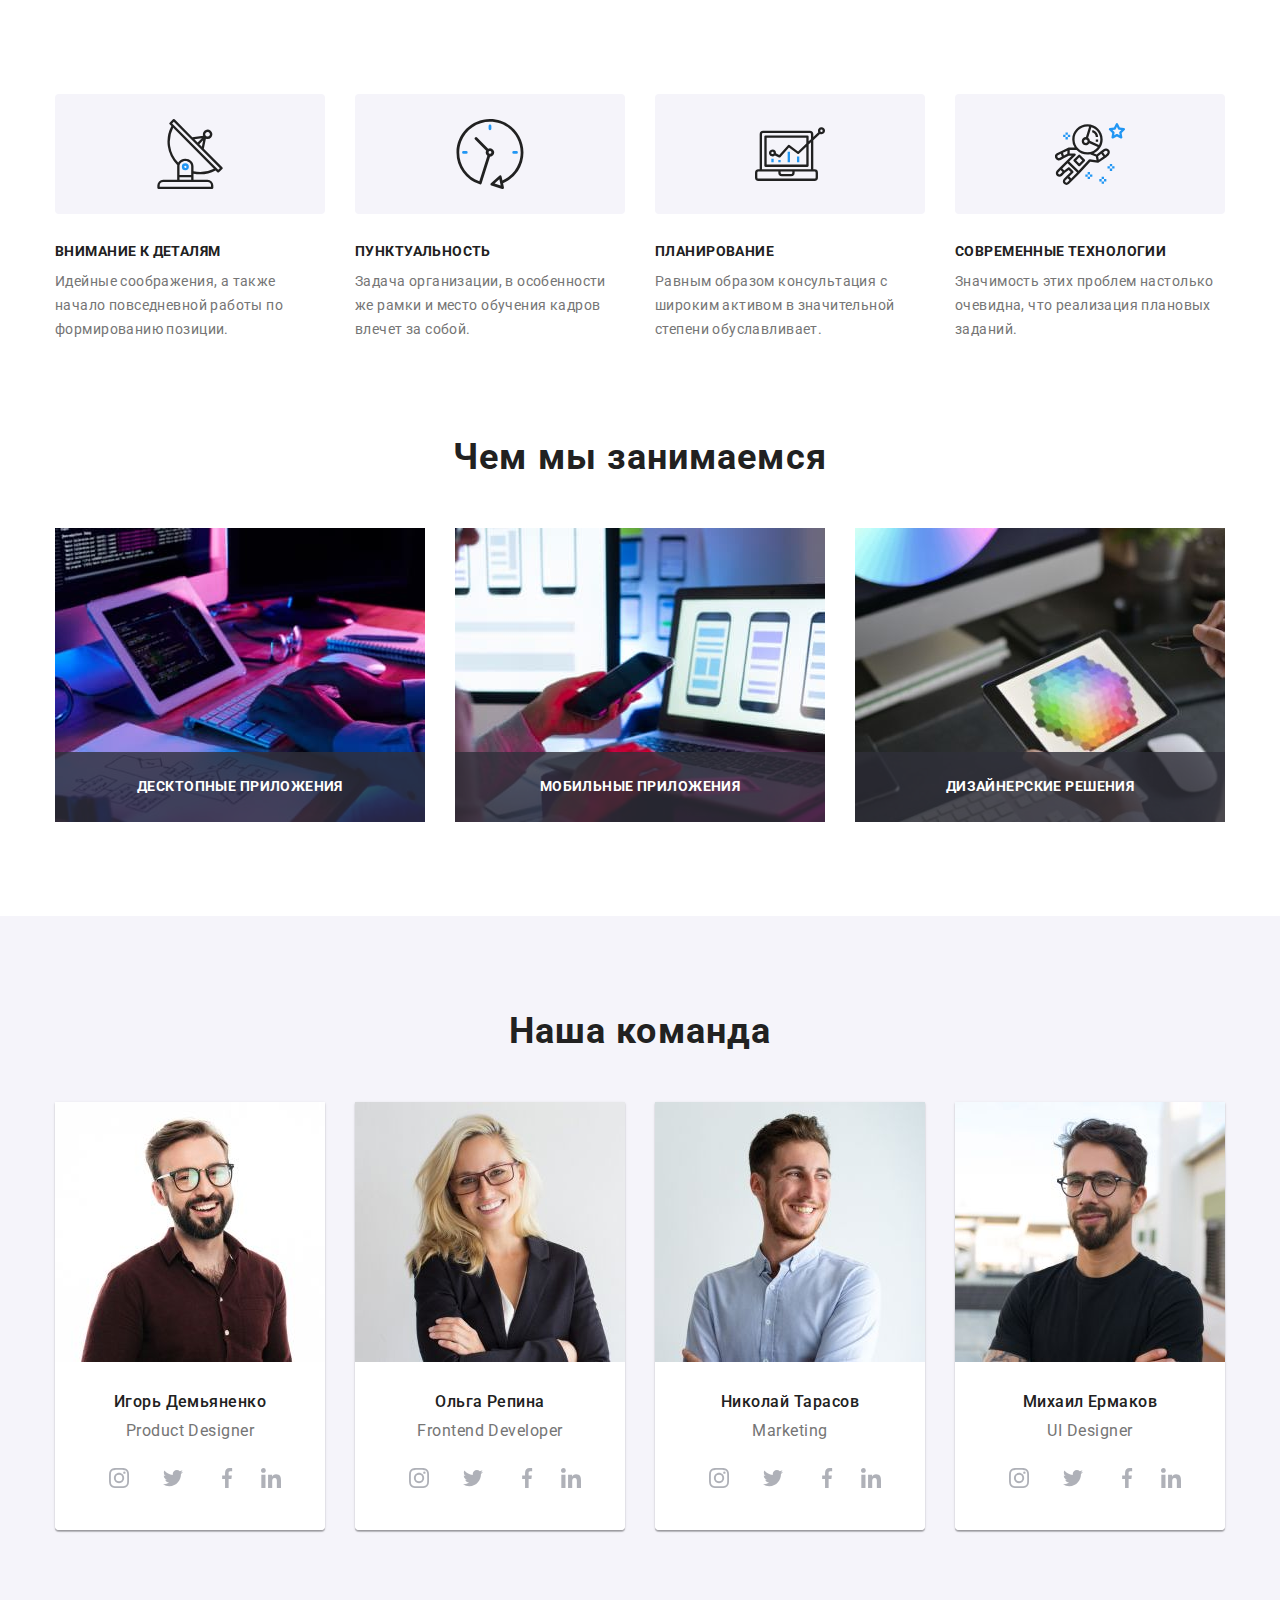
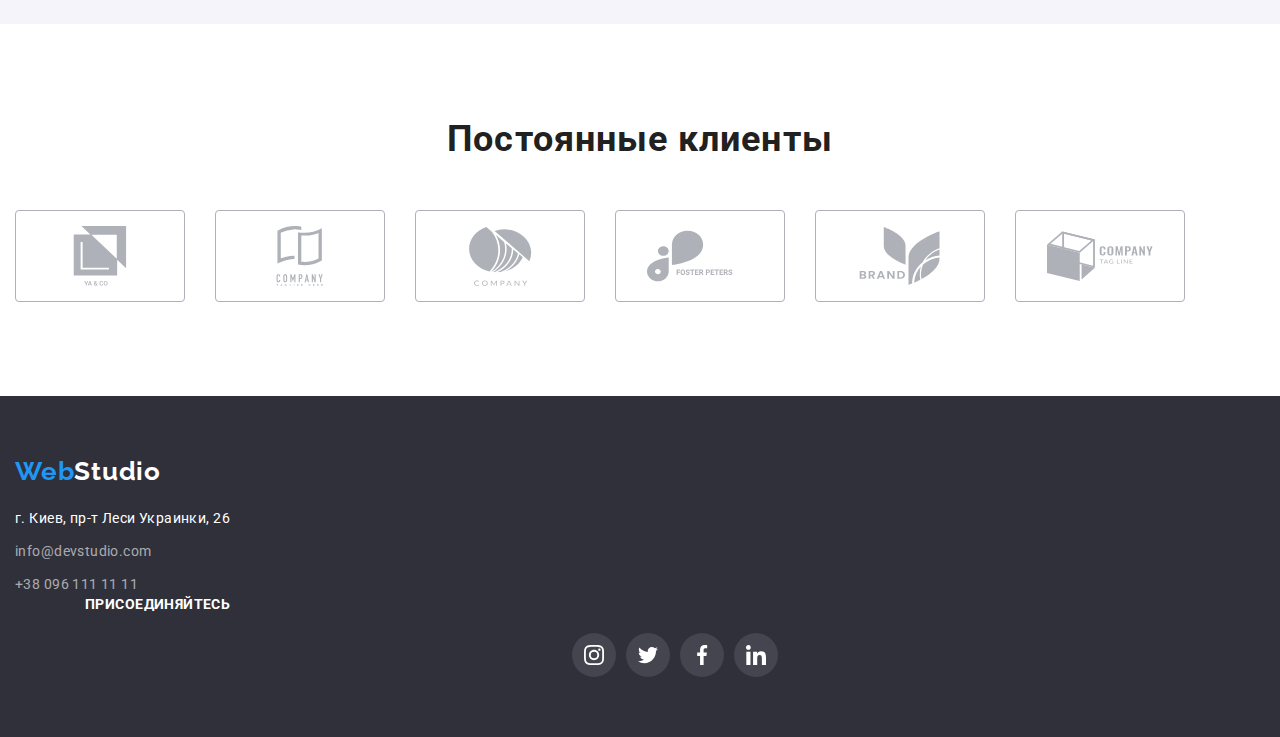
==== commit 084399b8: "адаптована секція "Постійні клієнти"" ====
--- a/index.html
+++ b/index.html
@@ -576,8 +576,8 @@
       </section>
 
       <!-- Постоянные клиенты-->
-      <!-- <section class="clients">
-        <div class="container">
+      <section class="section clients">
+        <div class="сontainer">
           <h2 class="clients__regular">Постоянные клиенты</h2>
           <ul class="clients__list">
             <li class="clients__item">
@@ -624,11 +624,11 @@
             </li>
           </ul>
         </div>
-      </section> -->
+      </section>
     </main>
     <!-- Подвал стораницы -->
-    <!-- <footer class="footer">
-      <div class="сontainer footer-container">
+    <footer class="footer">
+      <div class="сontainer footer-сontainer">
         <div class="сontainer-footer">
           <a class="logo-footer link" href="./index.html" lang="en"
             ><span class="logo-nav">Web</span>Studio</a
@@ -658,7 +658,7 @@
           </address>
         </div>
         <!--Присоеденяйтесь-->
-    <!-- <div class="footer-cosial">
+        <div class="footer-cosial">
           <h3 class="footer-name">присоединяйтесь</h3>
           <ul class="list social">
             <li class="footer-item">
@@ -714,9 +714,10 @@
               </a>
             </li>
           </ul>
-        </div> -->
-    <!--Подпишитесь на рассылку-->
-    <!-- <div class="footer-subscribe">
+        </div>
+
+        <!--Подпишитесь на рассылку-->
+        <!-- <div class="footer-subscribe">
           <span class="text-subscribe">Подпишитесь на рассылку</span>
           <form class="subscribe-form">
             <label class="subscribe-label">
@@ -735,8 +736,8 @@
             </button>
           </form>
         </div> -->
-    <!-- </div>
-    </footer>-->
+      </div>
+    </footer>
     <!-- <script src="./js/modal.js"></script> -->
   </body>
 </html>
--- a/css/main.min.css
+++ b/css/main.min.css
@@ -3,5 +3,5 @@
  Consolas,  'Liberation Mono',  Menlo,- monospace;font-size:1em}small{font-size:80%}sub,sup{font-size:75%;line-height:0;position:relative;vertical-align:baseline}sub{bottom:-0.25em}sup{top:-0.5em}table{text-indent:0;border-color:inherit}button,input,optgroup,select,textarea{font-family:inherit;font-size:100%;line-height:1.15;margin:0}button,select{text-transform:none}button,[type='button'],[type='reset'],[type='submit']{-webkit-appearance:button}::-moz-focus-inner{border-style:none;padding:0}:-moz-focusring{outline:1px dotted ButtonText}:-moz-ui-invalid{box-shadow:none}legend{padding:0}progress{vertical-align:baseline}::-webkit-inner-spin-button,::-webkit-outer-spin-button{height:auto}[type='search']{-webkit-appearance:textfield;outline-offset:-2px}::-webkit-search-decoration{-webkit-appearance:none}::-webkit-file-upload-button{-webkit-appearance:button;font:inherit}summary{display:list-item}:root{--header-background-color: #ffffff;--border-color: #ececec;--color-hover: #2196f3;--color-logo: #000;--contact-color: #757575;--link-color: #212121;--white-text: #ffffff;--button-color: #2196f3;--button-hover: #188ce8;--anim: 250ms cubic-bezier(0.4, 0, 0.2, 1);--form-color: #212121;--border-color: rgba(33, 33, 33, 0.2)}body{font-family:"Roboto", sans-serif;color:#212121;margin:0}ul,li{list-style:none}a{text-decoration:none}h1,h2,h3,h4,p,li,ul{margin:0;padding:0}img{display:block;max-width:100%;height:auto}.сontainer{padding-left:15px;padding-right:15px;margin-left:auto;margin-right:auto}@media screen and (min-width: 480px){max-width:480px}@media screen and (min-width: 768px){max-width:768px}@media screen and (min-width: 1200px){max-width:1200px}.section{padding-top:60px;padding-bottom:60px}@media screen and (min-width: 1200px){.section{padding-top:94px;padding-bottom:94px}}.visually-hidden{position:absolute;width:1px;height:1px;margin:-1px;border:0;padding:0;clip:rect(0 0 0 0);overflow:hidden}.header{background-color:var(--header-background-color);border-bottom:1px solid var(--border-color)}.header__container{display:-webkit-box;display:-ms-flexbox;display:flex;-webkit-box-align:center;-ms-flex-align:center;align-items:center}.header-nav{display:-webkit-box;display:-ms-flexbox;display:flex;-webkit-box-align:center;-ms-flex-align:center;align-items:center}.logo-header{font-family:"Raleway";font-weight:700;font-size:26px;line-height:1.19;padding-top:24px;padding-bottom:25px;margin-right:93px;text-decoration:none;color:var(--color-hover)}.logo-header__accent{color:var(--color-logo)}.site-nav{display:-webkit-box;display:-ms-flexbox;display:flex}.site-nav__item{position:relative}.site-nav__item:not(:last-child){margin-right:50px}.site-nav__link{display:block;font-weight:500;font-size:14px;line-height:1.14;letter-spacing:0.02em;color:var(--link-color);padding-top:32px;padding-bottom:32px;-webkit-transition:color var(--anim);transition:color var(--anim)}.site-nav__link:hover,.site-nav__link:focus{color:var(--color-hover)}.site-nav__link--current{color:var(--color-hover)}.site-nav__link--current:after{display:block;position:absolute;content:"";width:100%;height:4px;bottom:-1px;left:0;border-radius:2px;background-color:var(--color-hover)}.contact-nav{display:-webkit-box;display:-ms-flexbox;display:flex;-webkit-box-align:center;-ms-flex-align:center;align-items:center;margin-left:auto;padding:0}.contact-nav__item:not(:last-child){margin-right:50px}.contact-nav__link{font-weight:500;font-size:14px;line-height:1.14;letter-spacing:0.02em;color:var(--contact-color);padding-bottom:32px;padding-top:32px;-webkit-transition:color var(--anim);transition:color var(--anim)}.contact-nav__link:hover,.contact-nav__link:focus{color:var(--color-hover)}.contact-nav__icon{margin-right:10px;fill:currentColor}.specific__list{-webkit-box-pack:center;-ms-flex-pack:center;justify-content:center}@media screen and (min-width: 768px){.specific__list{display:-webkit-box;display:-ms-flexbox;display:flex;margin:-15px}}@media screen and (min-width: 768px) and (max-width: 1199px){.specific__list{-ms-flex-wrap:wrap;flex-wrap:wrap}}@media screen and (min-width: 1200px){.specific__list{display:-webkit-box;display:-ms-flexbox;display:flex}}@media screen and (max-width: 767px){.specific__item:not(:last-child){margin-bottom:30px}}@media screen and (min-width: 768px){.specific__item{margin:15px}}@media screen and (min-width: 768px) and (max-width: 1199px){.specific__item{max-width:354px}}@media screen and (min-width: 1200px){.specific__item{width:270px}}.specific__icon{display:-webkit-box;display:-ms-flexbox;display:flex;width:auto;height:120px;background-color:#f5f4fa;border-radius:4px;margin-bottom:30px;-webkit-box-align:center;-ms-flex-align:center;align-items:center;-webkit-box-pack:center;-ms-flex-pack:center;justify-content:center}.specific__subtitle{font-weight:700;font-size:14px;line-height:1.14;letter-spacing:0.03em;text-transform:uppercase;-webkit-box-align:center;-ms-flex-align:center;align-items:center}@media screen and (max-width: 767px){.specific__subtitle{text-align:center}}.specific__desc{font-size:14px;line-height:1.71;letter-spacing:0.03em;color:#757575;margin-top:10px}.job{padding-top:0}@media screen and (max-width: 1199px){.job{display:none}}.job__subject{font-weight:700;font-size:36px;line-height:1.17;text-align:center;letter-spacing:0.03em;margin-bottom:50px}.job__list{display:-webkit-box;display:-ms-flexbox;display:flex;-webkit-box-pack:center;-ms-flex-pack:center;justify-content:center}.job__item{width:370px;position:relative}.job__item:not(:last-child){margin-right:30px}@media screen and (min-width: 1200px){.job__item{-ms-flex-preferred-size:calc(1200px / 3 - 30px);flex-basis:calc(1200px / 3 - 30px)}}.job__text{position:absolute;bottom:0;right:0;width:100%;height:70px;background-color:rgba(47,48,58,0.8);font-size:14px;line-height:1.14;text-align:center;letter-spacing:0.03em;text-transform:uppercase;color:var(--white-text);font-weight:700;display:-webkit-box;display:-ms-flexbox;display:flex;-webkit-box-pack:center;-ms-flex-pack:center;justify-content:center;-webkit-box-align:center;-ms-flex-align:center;align-items:center}.team{background-color:#f5f4fa}@media screen and (min-width: 1200px){.team{padding-top:94px;padding-bottom:94px}}.team__team{font-weight:700;font-size:36px;line-height:1.17;text-align:center;letter-spacing:0.03em;margin-bottom:50px}.team__list{-webkit-box-pack:center;-ms-flex-pack:center;justify-content:center}@media screen and (min-width: 768px) and (max-width: 1199px){.team__list{display:-webkit-box;display:-ms-flexbox;display:flex;-ms-flex-wrap:wrap;flex-wrap:wrap;margin-top:-30px;margin-left:-30px}}@media screen and (min-width: 1200px){.team__list{display:-webkit-box;display:-ms-flexbox;display:flex}}.team__item{-webkit-box-shadow:0px 1px 3px rgba(0,0,0,0.12),0px 1px 1px rgba(0,0,0,0.14),0px 2px 1px rgba(0,0,0,0.2);box-shadow:0px 1px 3px rgba(0,0,0,0.12),0px 1px 1px rgba(0,0,0,0.14),0px 2px 1px rgba(0,0,0,0.2);border-radius:0px 0px 4px 4px;width:100%}@media screen and (max-width: 767px){.team__item:not(:last-child){margin-bottom:30px}}@media screen and (min-width: 768px) and (max-width: 1199px){.team__item{-ms-flex-preferred-size:calc(100% / 2 - 30px);flex-basis:calc(100% / 2 - 30px);margin-left:30px;margin-top:30px}}@media screen and (min-width: 1200px){.team__item{display:-webkit-box;display:-ms-flexbox;display:flex;-ms-flex-wrap:wrap;flex-wrap:wrap}.team__item:not(:last-child){margin-right:30px}}.foto{width:100%}.team-command__div{background-color:var(--white-text);padding:30px 10px;border-radius:0px 0px 4px 4px;width:100%}.team-command__name{font-weight:500;font-size:16px;line-height:1.19;text-align:center;letter-spacing:0.03em;margin-bottom:10px}.team-command__proficion{line-height:1.19;color:var(--contact-color);text-align:center;letter-spacing:0.03em}.team-command__social{display:-webkit-box;display:-ms-flexbox;display:flex;-webkit-box-pack:center;-ms-flex-pack:center;justify-content:center;-webkit-box-align:center;-ms-flex-align:center;align-items:center;margin-top:16px;margin-left:auto;margin-right:auto}@media screen and (max-width: 1199px){.team-command__social{padding-top:30px;padding-bottom:24px}}.team-command__item{-webkit-box-pack:center;-ms-flex-pack:center;justify-content:center;-webkit-box-align:center;-ms-flex-align:center;align-items:center}.team-command__item:not(:last-child){margin-left:10px}.team-command__link{display:-webkit-box;display:-ms-flexbox;display:flex;-webkit-box-align:center;-ms-flex-align:center;align-items:center;-webkit-box-pack:center;-ms-flex-pack:center;justify-content:center;width:44px;height:44px;background-color:#ffffff;border-radius:50%;-webkit-transition:background-color var(--anim);transition:background-color var(--anim)}.team-command__link:hover,.team-command__link:focus{background-color:var(--color-hover)}.team-command__link:hover .team-command__icon,.team-command__link:focus .team-command__icon{fill:#ffffff}.team-command__icon{fill:#afb1b8;-webkit-transition:fill var(--anim);transition:fill var(--anim)}.footer{background-color:#2f303a;padding-top:60px;padding-bottom:60px}.logo-footer{font-family:"Raleway";font-weight:700;font-size:26px;line-height:1.19;letter-spacing:0.03em;color:#ffffff}.logo-nav{color:#2196f3}.footer-adress{font-style:normal;font-size:14px;line-height:1.71;letter-spacing:0.03em;margin-top:20px}.list-footer{list-style:none}.adress{color:#ffffff}.adress.link{margin-top:20px}.list-footer .footer-list:not(:last-child){margin-bottom:9px}.footer.list{display:block}.mail-tel{color:rgba(255,255,255,0.6)}.footer-list .mail-tel.link:hover,.footer-list .mail-tel.link:focus{color:#2196f3}.footer-container{display:-webkit-box;display:-ms-flexbox;display:flex;-webkit-box-align:baseline;-ms-flex-align:baseline;align-items:baseline}.footer-cosial{margin-left:70px}.footer-name{font-weight:700;font-size:14px;line-height:1.14;letter-spacing:0.03em;text-transform:uppercase;color:#ffffff;margin-bottom:20px}.list.social{display:-webkit-box;display:-ms-flexbox;display:flex;-webkit-box-pack:center;-ms-flex-pack:center;justify-content:center;-webkit-box-align:center;-ms-flex-align:center;align-items:center}.footer-item:not(:last-child){margin-right:10px}.footer-icon{fill:#ffffff}.footer-link{display:-webkit-box;display:-ms-flexbox;display:flex;-webkit-box-pack:center;-ms-flex-pack:center;justify-content:center;width:44px;height:44px;background-color:rgba(255,255,255,0.1);border-radius:50%;-webkit-box-align:center;-ms-flex-align:center;align-items:center;-webkit-transition:background-color 250ms cubic-bezier(0.4, 0, 0.2, 1);transition:background-color 250ms cubic-bezier(0.4, 0, 0.2, 1)}.footer-link:hover,.footer-link:focus{background-color:#2196f3}.footer-subscribe{margin-left:93px}.text-subscribe{display:inline-block;font-weight:700;font-size:14px;line-height:1.14;letter-spacing:0.03em;text-transform:uppercase;color:#ffffff;margin-bottom:20px}.subscribe-form{display:-webkit-box;display:-ms-flexbox;display:flex}.subscribe-label{display:block}.subscribe-input{width:358px;height:50px;padding:15px 16px;margin-right:12px;background-color:#2f303a;border:1px solid rgba(255,255,255,0.3);-webkit-filter:drop-shadow(0px 4px 4px rgba(0,0,0,0.15));filter:drop-shadow(0px 4px 4px rgba(0,0,0,0.15));border-radius:4px;-webkit-transition:border 250ms cubic-bezier(0.4, 0, 0.2, 1);transition:border 250ms cubic-bezier(0.4, 0, 0.2, 1)}.subscribe-input:hover,.subscribe-input:focus{border-color:#2196f3}.subscribe-btn{min-width:200px;height:50px;font-weight:700;font-size:16px;line-height:1.88;background-color:#2196f3;border-radius:4px;border-width:0;-webkit-box-shadow:0px 4px 4px rgba(0,0,0,0.15);box-shadow:0px 4px 4px rgba(0,0,0,0.15);display:-webkit-box;display:-ms-flexbox;display:flex;-webkit-box-pack:center;-ms-flex-pack:center;justify-content:center;-webkit-box-align:center;-ms-flex-align:center;align-items:center;text-align:center;letter-spacing:0.06em;color:#ffffff;padding:10px 15px;cursor:pointer;-webkit-transition:background-color 250ms cubic-bezier(0.4, 0, 0.2, 1);transition:background-color 250ms cubic-bezier(0.4, 0, 0.2, 1)}.subscribe-btn:hover,.subscribe-btn:focus{background-color:#188ce8}.subscribe-icon{margin-left:10px;fill:currentColor}.navigation{-webkit-box-pack:center;-ms-flex-pack:center;justify-content:center;padding-top:96px;padding-bottom:92px}.button-navigation{font-family:inherit;font-style:normal;font-weight:500;font-size:16px;line-height:1.63;text-align:center;letter-spacing:0.03em;color:#212121;cursor:pointer;border-radius:4px;border:1px;display:block;-webkit-box-pack:center;-ms-flex-pack:center;justify-content:center;padding-top:6px;padding-bottom:6px;padding-left:22px;padding-right:22px;-webkit-transition:color 250ms cubic-bezier(0.4, 0, 0.2, 1),background-color 250ms cubic-bezier(0.4, 0, 0.2, 1),-webkit-box-shadow 250ms cubic-bezier(0.4, 0, 0.2, 1);transition:color 250ms cubic-bezier(0.4, 0, 0.2, 1),background-color 250ms cubic-bezier(0.4, 0, 0.2, 1),-webkit-box-shadow 250ms cubic-bezier(0.4, 0, 0.2, 1);transition:color 250ms cubic-bezier(0.4, 0, 0.2, 1),background-color 250ms cubic-bezier(0.4, 0, 0.2, 1),box-shadow 250ms cubic-bezier(0.4, 0, 0.2, 1);transition:color 250ms cubic-bezier(0.4, 0, 0.2, 1),background-color 250ms cubic-bezier(0.4, 0, 0.2, 1),box-shadow 250ms cubic-bezier(0.4, 0, 0.2, 1),-webkit-box-shadow 250ms cubic-bezier(0.4, 0, 0.2, 1)}.button-navigation:hover,.button-navigation:focus{color:#ffffff;background-color:#2196f3;-webkit-box-shadow:0px 3px 1px rgba(0,0,0,0.1),0px 1px 2px rgba(0,0,0,0.08),0px 2px 2px rgba(0,0,0,0.12);box-shadow:0px 3px 1px rgba(0,0,0,0.1),0px 1px 2px rgba(0,0,0,0.08),0px 2px 2px rgba(0,0,0,0.12)}.list-navigation .li-navigation:not(:last-child){margin-right:8px}.list-navigation{display:-webkit-box;display:-ms-flexbox;display:flex;list-style:none;margin-bottom:50px;-webkit-box-pack:center;-ms-flex-pack:center;justify-content:center}.list-flexbox{list-style:none;display:-webkit-box;display:-ms-flexbox;display:flex;-ms-flex-wrap:wrap;flex-wrap:wrap;padding:0;margin:0;margin-left:-30px;margin-top:-30px}.list-flexbox .element{margin-left:30px;margin-top:30px;-ms-flex-preferred-size:calc(100% / 3-30px);flex-basis:calc(100% / 3-30px)}.element-flexbox{padding-right:24px;padding-left:24px;padding-bottom:20px;padding-top:20px;border:1px solid #eeeeee}.portfolio-overlay{position:relative;overflow:hidden}.gallery.link:hover .paragraph,.gallery.link:focus .paragraph{-webkit-transform:translateY(0);transform:translateY(0)}.paragraph{position:absolute;font-weight:400px;font-size:18px;line-height:1.56;letter-spacing:0.03em;color:#ffffff;left:0;top:0;width:100%;height:100%;padding:63px 24px;background-color:rgba(33,150,243,0.9);-webkit-transform:translateY(101%);transform:translateY(101%);-webkit-transition:-webkit-transform 250ms cubic-bezier(0.4, 0, 0.2, 1);transition:-webkit-transform 250ms cubic-bezier(0.4, 0, 0.2, 1);transition:transform 250ms cubic-bezier(0.4, 0, 0.2, 1);transition:transform 250ms cubic-bezier(0.4, 0, 0.2, 1), -webkit-transform 250ms cubic-bezier(0.4, 0, 0.2, 1)}.gallery.link{display:block;margin-top:0px;display:block;text-decoration:none;-webkit-transition:-webkit-box-shadow 250ms cubic-bezier(0.4, 0, 0.2, 1);transition:-webkit-box-shadow 250ms cubic-bezier(0.4, 0, 0.2, 1);transition:box-shadow 250ms cubic-bezier(0.4, 0, 0.2, 1);transition:box-shadow 250ms cubic-bezier(0.4, 0, 0.2, 1), -webkit-box-shadow 250ms cubic-bezier(0.4, 0, 0.2, 1)}.element .gallery.link:hover,.element .gallery.link:focus{-webkit-box-shadow:0px 1px 1px rgba(0,0,0,0.12),0px 4px 4px rgba(0,0,0,0.06),1px 4px 6px rgba(0,0,0,0.16);box-shadow:0px 1px 1px rgba(0,0,0,0.12),0px 4px 4px rgba(0,0,0,0.06),1px 4px 6px rgba(0,0,0,0.16)}.progect{color:#212121;font-weight:700;font-size:18px;line-height:2;letter-spacing:0.06em;margin-bottom:4px}.desc{font-size:16px;line-height:1.87;letter-spacing:0.03em;color:#757575}
+ monospace;font-size:1em}small{font-size:80%}sub,sup{font-size:75%;line-height:0;position:relative;vertical-align:baseline}sub{bottom:-0.25em}sup{top:-0.5em}table{text-indent:0;border-color:inherit}button,input,optgroup,select,textarea{font-family:inherit;font-size:100%;line-height:1.15;margin:0}button,select{text-transform:none}button,[type='button'],[type='reset'],[type='submit']{-webkit-appearance:button}::-moz-focus-inner{border-style:none;padding:0}:-moz-focusring{outline:1px dotted ButtonText}:-moz-ui-invalid{box-shadow:none}legend{padding:0}progress{vertical-align:baseline}::-webkit-inner-spin-button,::-webkit-outer-spin-button{height:auto}[type='search']{-webkit-appearance:textfield;outline-offset:-2px}::-webkit-search-decoration{-webkit-appearance:none}::-webkit-file-upload-button{-webkit-appearance:button;font:inherit}summary{display:list-item}:root{--header-background-color: #ffffff;--border-color: #ececec;--color-hover: #2196f3;--color-logo: #000;--contact-color: #757575;--link-color: #212121;--white-text: #ffffff;--button-color: #2196f3;--button-hover: #188ce8;--anim: 250ms cubic-bezier(0.4, 0, 0.2, 1);--form-color: #212121;--border-color: rgba(33, 33, 33, 0.2)}body{font-family:"Roboto", sans-serif;color:#212121;margin:0}ul,li{list-style:none}a{text-decoration:none}h1,h2,h3,h4,p,li,ul{margin:0;padding:0}img{display:block;max-width:100%;height:auto}.сontainer{padding-left:15px;padding-right:15px;margin-left:auto;margin-right:auto}@media screen and (min-width: 480px){max-width:480px}@media screen and (min-width: 768px){max-width:768px}@media screen and (min-width: 1200px){max-width:1200px}.section{padding-top:60px;padding-bottom:60px}@media screen and (min-width: 1200px){.section{padding-top:94px;padding-bottom:94px}}.visually-hidden{position:absolute;width:1px;height:1px;margin:-1px;border:0;padding:0;clip:rect(0 0 0 0);overflow:hidden}.header{background-color:var(--header-background-color);border-bottom:1px solid var(--border-color)}.header__container{display:-webkit-box;display:-ms-flexbox;display:flex;-webkit-box-align:center;-ms-flex-align:center;align-items:center}.header-nav{display:-webkit-box;display:-ms-flexbox;display:flex;-webkit-box-align:center;-ms-flex-align:center;align-items:center}.logo-header{font-family:"Raleway";font-weight:700;font-size:26px;line-height:1.19;padding-top:24px;padding-bottom:25px;margin-right:93px;text-decoration:none;color:var(--color-hover)}.logo-header__accent{color:var(--color-logo)}.site-nav{display:-webkit-box;display:-ms-flexbox;display:flex}.site-nav__item{position:relative}.site-nav__item:not(:last-child){margin-right:50px}.site-nav__link{display:block;font-weight:500;font-size:14px;line-height:1.14;letter-spacing:0.02em;color:var(--link-color);padding-top:32px;padding-bottom:32px;-webkit-transition:color var(--anim);transition:color var(--anim)}.site-nav__link:hover,.site-nav__link:focus{color:var(--color-hover)}.site-nav__link--current{color:var(--color-hover)}.site-nav__link--current:after{display:block;position:absolute;content:"";width:100%;height:4px;bottom:-1px;left:0;border-radius:2px;background-color:var(--color-hover)}.contact-nav{display:-webkit-box;display:-ms-flexbox;display:flex;-webkit-box-align:center;-ms-flex-align:center;align-items:center;margin-left:auto;padding:0}.contact-nav__item:not(:last-child){margin-right:50px}.contact-nav__link{font-weight:500;font-size:14px;line-height:1.14;letter-spacing:0.02em;color:var(--contact-color);padding-bottom:32px;padding-top:32px;-webkit-transition:color var(--anim);transition:color var(--anim)}.contact-nav__link:hover,.contact-nav__link:focus{color:var(--color-hover)}.contact-nav__icon{margin-right:10px;fill:currentColor}.specific__list{-webkit-box-pack:center;-ms-flex-pack:center;justify-content:center}@media screen and (min-width: 768px){.specific__list{display:-webkit-box;display:-ms-flexbox;display:flex;margin:-15px}}@media screen and (min-width: 768px) and (max-width: 1199px){.specific__list{-ms-flex-wrap:wrap;flex-wrap:wrap}}@media screen and (min-width: 1200px){.specific__list{display:-webkit-box;display:-ms-flexbox;display:flex}}@media screen and (max-width: 767px){.specific__item:not(:last-child){margin-bottom:30px}}@media screen and (min-width: 768px){.specific__item{margin:15px}}@media screen and (min-width: 768px) and (max-width: 1199px){.specific__item{max-width:354px}}@media screen and (min-width: 1200px){.specific__item{width:270px}}.specific__icon{display:-webkit-box;display:-ms-flexbox;display:flex;width:auto;height:120px;background-color:#f5f4fa;border-radius:4px;margin-bottom:30px;-webkit-box-align:center;-ms-flex-align:center;align-items:center;-webkit-box-pack:center;-ms-flex-pack:center;justify-content:center}.specific__subtitle{font-weight:700;font-size:14px;line-height:1.14;letter-spacing:0.03em;text-transform:uppercase;-webkit-box-align:center;-ms-flex-align:center;align-items:center}@media screen and (max-width: 767px){.specific__subtitle{text-align:center}}.specific__desc{font-size:14px;line-height:1.71;letter-spacing:0.03em;color:#757575;margin-top:10px}.job{padding-top:0}@media screen and (max-width: 1199px){.job{display:none}}.job__subject{font-weight:700;font-size:36px;line-height:1.17;text-align:center;letter-spacing:0.03em;margin-bottom:50px}.job__list{display:-webkit-box;display:-ms-flexbox;display:flex;-webkit-box-pack:center;-ms-flex-pack:center;justify-content:center}.job__item{width:370px;position:relative}.job__item:not(:last-child){margin-right:30px}@media screen and (min-width: 1200px){.job__item{-ms-flex-preferred-size:calc(1200px / 3 - 30px);flex-basis:calc(1200px / 3 - 30px)}}.job__text{position:absolute;bottom:0;right:0;width:100%;height:70px;background-color:rgba(47,48,58,0.8);font-size:14px;line-height:1.14;text-align:center;letter-spacing:0.03em;text-transform:uppercase;color:var(--white-text);font-weight:700;display:-webkit-box;display:-ms-flexbox;display:flex;-webkit-box-pack:center;-ms-flex-pack:center;justify-content:center;-webkit-box-align:center;-ms-flex-align:center;align-items:center}.team{background-color:#f5f4fa}@media screen and (min-width: 1200px){.team{padding-top:94px;padding-bottom:94px}}.team__team{font-weight:700;font-size:36px;line-height:1.17;text-align:center;letter-spacing:0.03em;margin-bottom:50px}.team__list{-webkit-box-pack:center;-ms-flex-pack:center;justify-content:center}@media screen and (min-width: 768px) and (max-width: 1199px){.team__list{display:-webkit-box;display:-ms-flexbox;display:flex;-ms-flex-wrap:wrap;flex-wrap:wrap;margin-top:-30px;margin-left:-30px}}@media screen and (min-width: 1200px){.team__list{display:-webkit-box;display:-ms-flexbox;display:flex}}.team__item{-webkit-box-shadow:0px 1px 3px rgba(0,0,0,0.12),0px 1px 1px rgba(0,0,0,0.14),0px 2px 1px rgba(0,0,0,0.2);box-shadow:0px 1px 3px rgba(0,0,0,0.12),0px 1px 1px rgba(0,0,0,0.14),0px 2px 1px rgba(0,0,0,0.2);border-radius:0px 0px 4px 4px;width:100%}@media screen and (max-width: 767px){.team__item:not(:last-child){margin-bottom:30px}}@media screen and (min-width: 768px) and (max-width: 1199px){.team__item{-ms-flex-preferred-size:calc(100% / 2 - 30px);flex-basis:calc(100% / 2 - 30px);margin-left:30px;margin-top:30px}}@media screen and (min-width: 1200px){.team__item{display:-webkit-box;display:-ms-flexbox;display:flex;-ms-flex-wrap:wrap;flex-wrap:wrap;width:270px}.team__item:not(:last-child){margin-right:30px}}.foto{width:100%}.team-command__div{background-color:var(--white-text);padding:30px 10px;border-radius:0px 0px 4px 4px;width:100%}.team-command__name{font-weight:500;font-size:16px;line-height:1.19;text-align:center;letter-spacing:0.03em;margin-bottom:10px}.team-command__proficion{line-height:1.19;color:var(--contact-color);text-align:center;letter-spacing:0.03em}.team-command__social{display:-webkit-box;display:-ms-flexbox;display:flex;-webkit-box-pack:center;-ms-flex-pack:center;justify-content:center;-webkit-box-align:center;-ms-flex-align:center;align-items:center;margin-top:16px;margin-left:auto;margin-right:auto}@media screen and (max-width: 1199px){.team-command__social{padding-top:30px;padding-bottom:24px}}.team-command__item{-webkit-box-pack:center;-ms-flex-pack:center;justify-content:center;-webkit-box-align:center;-ms-flex-align:center;align-items:center}.team-command__item:not(:last-child){margin-left:10px}.team-command__link{display:-webkit-box;display:-ms-flexbox;display:flex;-webkit-box-align:center;-ms-flex-align:center;align-items:center;-webkit-box-pack:center;-ms-flex-pack:center;justify-content:center;width:44px;height:44px;background-color:#ffffff;border-radius:50%;-webkit-transition:background-color var(--anim);transition:background-color var(--anim)}.team-command__link:hover,.team-command__link:focus{background-color:var(--color-hover)}.team-command__link:hover .team-command__icon,.team-command__link:focus .team-command__icon{fill:#ffffff}.team-command__icon{fill:#afb1b8;-webkit-transition:fill var(--anim);transition:fill var(--anim)}.clients__regular{font-weight:700;font-size:36px;line-height:1.17;text-align:center;letter-spacing:0.03em;margin-bottom:50px}.clients__list{display:-webkit-box;display:-ms-flexbox;display:flex;-ms-flex-wrap:wrap;flex-wrap:wrap}@media screen and (max-width: 1199px){.clients__list{margin-top:calc(-1 * 30px);margin-left:calc(-1 * 30px)}}@media screen and (min-width: 1200px){.clients__list .clients__item:not(:last-child){margin-right:30px}}@media screen and (max-width: 767px){.clients__item{-ms-flex-preferred-size:calc(100% / 2 - 30px);flex-basis:calc(100% / 2 - 30px);margin-left:30px;margin-top:30px}}@media screen and (min-width: 768px) and (max-width: 1199px){.clients__item{-ms-flex-preferred-size:calc(100% / 3 - 30px);flex-basis:calc(100% / 3 - 30px);margin-left:30px;margin-top:30px}}.clients__link{display:-webkit-box;display:-ms-flexbox;display:flex;-webkit-box-align:center;-ms-flex-align:center;align-items:center;-webkit-box-pack:center;-ms-flex-pack:center;justify-content:center;width:170px;height:92px;border:1px solid #afb1b8;border-radius:4px;-webkit-transition:border var(--anim),fill var(--anim);transition:border var(--anim),fill var(--anim)}.clients__link:hover,.clients__link:focus{border:1px solid var(--color-hover)}.clients__link:hover .clients__icon,.clients__link:focus .clients__icon{fill:var(--color-hover)}@media screen and (max-width: 767px){.clients__link{width:210px;width:100%}}@media screen and (min-width: 768px) and (max-width: 1199px){.clients__link{width:226px}}@media screen and (min-width: 1200px){.clients__link{width:170px}}.clients__icon{fill:#afb1b8}.footer{background-color:#2f303a;padding-top:60px;padding-bottom:60px}@media screen and (min-width: 768px) and (max-width: 1199px){.footer-сontainer{display:-webkit-box;display:-ms-flexbox;display:flex;-ms-flex-wrap:wrap;flex-wrap:wrap;-webkit-box-align:baseline;-ms-flex-align:baseline;align-items:baseline;-webkit-box-orient:horizontal;-webkit-box-direction:normal;-ms-flex-direction:row;flex-direction:row}}@media screen and (max-width: 1199px){.footer-сontainer{-ms-flex-pack:distribute;justify-content:space-around}}@media screen and (min-width: 1200px){.footer-сontainer{-ms-flex-wrap:nowrap;flex-wrap:nowrap}}@media screen and (max-width: 767px){.сontainer-footer{margin-bottom:60px;-webkit-box-orient:vertical;-webkit-box-direction:normal;-ms-flex-direction:column;flex-direction:column;-webkit-box-align:center;-ms-flex-align:center;align-items:center;text-align:center}}@media screen and (min-width: 768px) and (max-width: 1199px){.сontainer-footer{display:-webkit-box;display:-ms-flexbox;display:flex;-webkit-box-orient:vertical;-webkit-box-direction:normal;-ms-flex-direction:column;flex-direction:column;-webkit-box-align:center;-ms-flex-align:center;align-items:center;text-align:center}}.logo-footer{font-family:"Raleway";font-weight:700;font-size:26px;line-height:1.19;letter-spacing:0.03em;color:#ffffff}.logo-nav{color:#2196f3}.footer-adress{font-style:normal;font-size:14px;line-height:1.71;letter-spacing:0.03em;margin-top:20px}.list-footer{list-style:none}.adress{color:#ffffff}.adress.link{margin-top:20px}.list-footer .footer-list:not(:last-child){margin-bottom:9px}.footer.list{display:block}.mail-tel{color:rgba(255,255,255,0.6)}.footer-list .mail-tel.link:hover,.footer-list .mail-tel.link:focus{color:#2196f3}.footer-container{display:-webkit-box;display:-ms-flexbox;display:flex;-webkit-box-align:baseline;-ms-flex-align:baseline;align-items:baseline}@media screen and (max-width: 1199px){.footer-cosial{text-align:center;margin-bottom:60px}}@media screen and (min-width: 1200px){.footer-cosial{margin-left:70px}}.footer-name{font-weight:700;font-size:14px;line-height:1.14;letter-spacing:0.03em;text-transform:uppercase;color:#ffffff;margin-bottom:20px;-webkit-box-pack:center;-ms-flex-pack:center;justify-content:center}.list.social{display:-webkit-box;display:-ms-flexbox;display:flex;-webkit-box-pack:center;-ms-flex-pack:center;justify-content:center;-webkit-box-align:center;-ms-flex-align:center;align-items:center}.footer-item:not(:last-child){margin-right:10px}.footer-icon{fill:#ffffff}.footer-link{display:-webkit-box;display:-ms-flexbox;display:flex;-webkit-box-pack:center;-ms-flex-pack:center;justify-content:center;width:44px;height:44px;background-color:rgba(255,255,255,0.1);border-radius:50%;-webkit-box-align:center;-ms-flex-align:center;align-items:center;-webkit-transition:background-color 250ms cubic-bezier(0.4, 0, 0.2, 1);transition:background-color 250ms cubic-bezier(0.4, 0, 0.2, 1)}.footer-link:hover,.footer-link:focus{background-color:#2196f3}.navigation{-webkit-box-pack:center;-ms-flex-pack:center;justify-content:center;padding-top:96px;padding-bottom:92px}.button-navigation{font-family:inherit;font-style:normal;font-weight:500;font-size:16px;line-height:1.63;text-align:center;letter-spacing:0.03em;color:#212121;cursor:pointer;border-radius:4px;border:1px;display:block;-webkit-box-pack:center;-ms-flex-pack:center;justify-content:center;padding-top:6px;padding-bottom:6px;padding-left:22px;padding-right:22px;-webkit-transition:color 250ms cubic-bezier(0.4, 0, 0.2, 1),background-color 250ms cubic-bezier(0.4, 0, 0.2, 1),-webkit-box-shadow 250ms cubic-bezier(0.4, 0, 0.2, 1);transition:color 250ms cubic-bezier(0.4, 0, 0.2, 1),background-color 250ms cubic-bezier(0.4, 0, 0.2, 1),-webkit-box-shadow 250ms cubic-bezier(0.4, 0, 0.2, 1);transition:color 250ms cubic-bezier(0.4, 0, 0.2, 1),background-color 250ms cubic-bezier(0.4, 0, 0.2, 1),box-shadow 250ms cubic-bezier(0.4, 0, 0.2, 1);transition:color 250ms cubic-bezier(0.4, 0, 0.2, 1),background-color 250ms cubic-bezier(0.4, 0, 0.2, 1),box-shadow 250ms cubic-bezier(0.4, 0, 0.2, 1),-webkit-box-shadow 250ms cubic-bezier(0.4, 0, 0.2, 1)}.button-navigation:hover,.button-navigation:focus{color:#ffffff;background-color:#2196f3;-webkit-box-shadow:0px 3px 1px rgba(0,0,0,0.1),0px 1px 2px rgba(0,0,0,0.08),0px 2px 2px rgba(0,0,0,0.12);box-shadow:0px 3px 1px rgba(0,0,0,0.1),0px 1px 2px rgba(0,0,0,0.08),0px 2px 2px rgba(0,0,0,0.12)}.list-navigation .li-navigation:not(:last-child){margin-right:8px}.list-navigation{display:-webkit-box;display:-ms-flexbox;display:flex;list-style:none;margin-bottom:50px;-webkit-box-pack:center;-ms-flex-pack:center;justify-content:center}.list-flexbox{list-style:none;display:-webkit-box;display:-ms-flexbox;display:flex;-ms-flex-wrap:wrap;flex-wrap:wrap;padding:0;margin:0;margin-left:-30px;margin-top:-30px}.list-flexbox .element{margin-left:30px;margin-top:30px;-ms-flex-preferred-size:calc(100% / 3-30px);flex-basis:calc(100% / 3-30px)}.element-flexbox{padding-right:24px;padding-left:24px;padding-bottom:20px;padding-top:20px;border:1px solid #eeeeee}.portfolio-overlay{position:relative;overflow:hidden}.gallery.link:hover .paragraph,.gallery.link:focus .paragraph{-webkit-transform:translateY(0);transform:translateY(0)}.paragraph{position:absolute;font-weight:400px;font-size:18px;line-height:1.56;letter-spacing:0.03em;color:#ffffff;left:0;top:0;width:100%;height:100%;padding:63px 24px;background-color:rgba(33,150,243,0.9);-webkit-transform:translateY(101%);transform:translateY(101%);-webkit-transition:-webkit-transform 250ms cubic-bezier(0.4, 0, 0.2, 1);transition:-webkit-transform 250ms cubic-bezier(0.4, 0, 0.2, 1);transition:transform 250ms cubic-bezier(0.4, 0, 0.2, 1);transition:transform 250ms cubic-bezier(0.4, 0, 0.2, 1), -webkit-transform 250ms cubic-bezier(0.4, 0, 0.2, 1)}.gallery.link{display:block;margin-top:0px;display:block;text-decoration:none;-webkit-transition:-webkit-box-shadow 250ms cubic-bezier(0.4, 0, 0.2, 1);transition:-webkit-box-shadow 250ms cubic-bezier(0.4, 0, 0.2, 1);transition:box-shadow 250ms cubic-bezier(0.4, 0, 0.2, 1);transition:box-shadow 250ms cubic-bezier(0.4, 0, 0.2, 1), -webkit-box-shadow 250ms cubic-bezier(0.4, 0, 0.2, 1)}.element .gallery.link:hover,.element .gallery.link:focus{-webkit-box-shadow:0px 1px 1px rgba(0,0,0,0.12),0px 4px 4px rgba(0,0,0,0.06),1px 4px 6px rgba(0,0,0,0.16);box-shadow:0px 1px 1px rgba(0,0,0,0.12),0px 4px 4px rgba(0,0,0,0.06),1px 4px 6px rgba(0,0,0,0.16)}.progect{color:#212121;font-weight:700;font-size:18px;line-height:2;letter-spacing:0.06em;margin-bottom:4px}.desc{font-size:16px;line-height:1.87;letter-spacing:0.03em;color:#757575}
 /*# sourceMappingURL=main.min.css.map */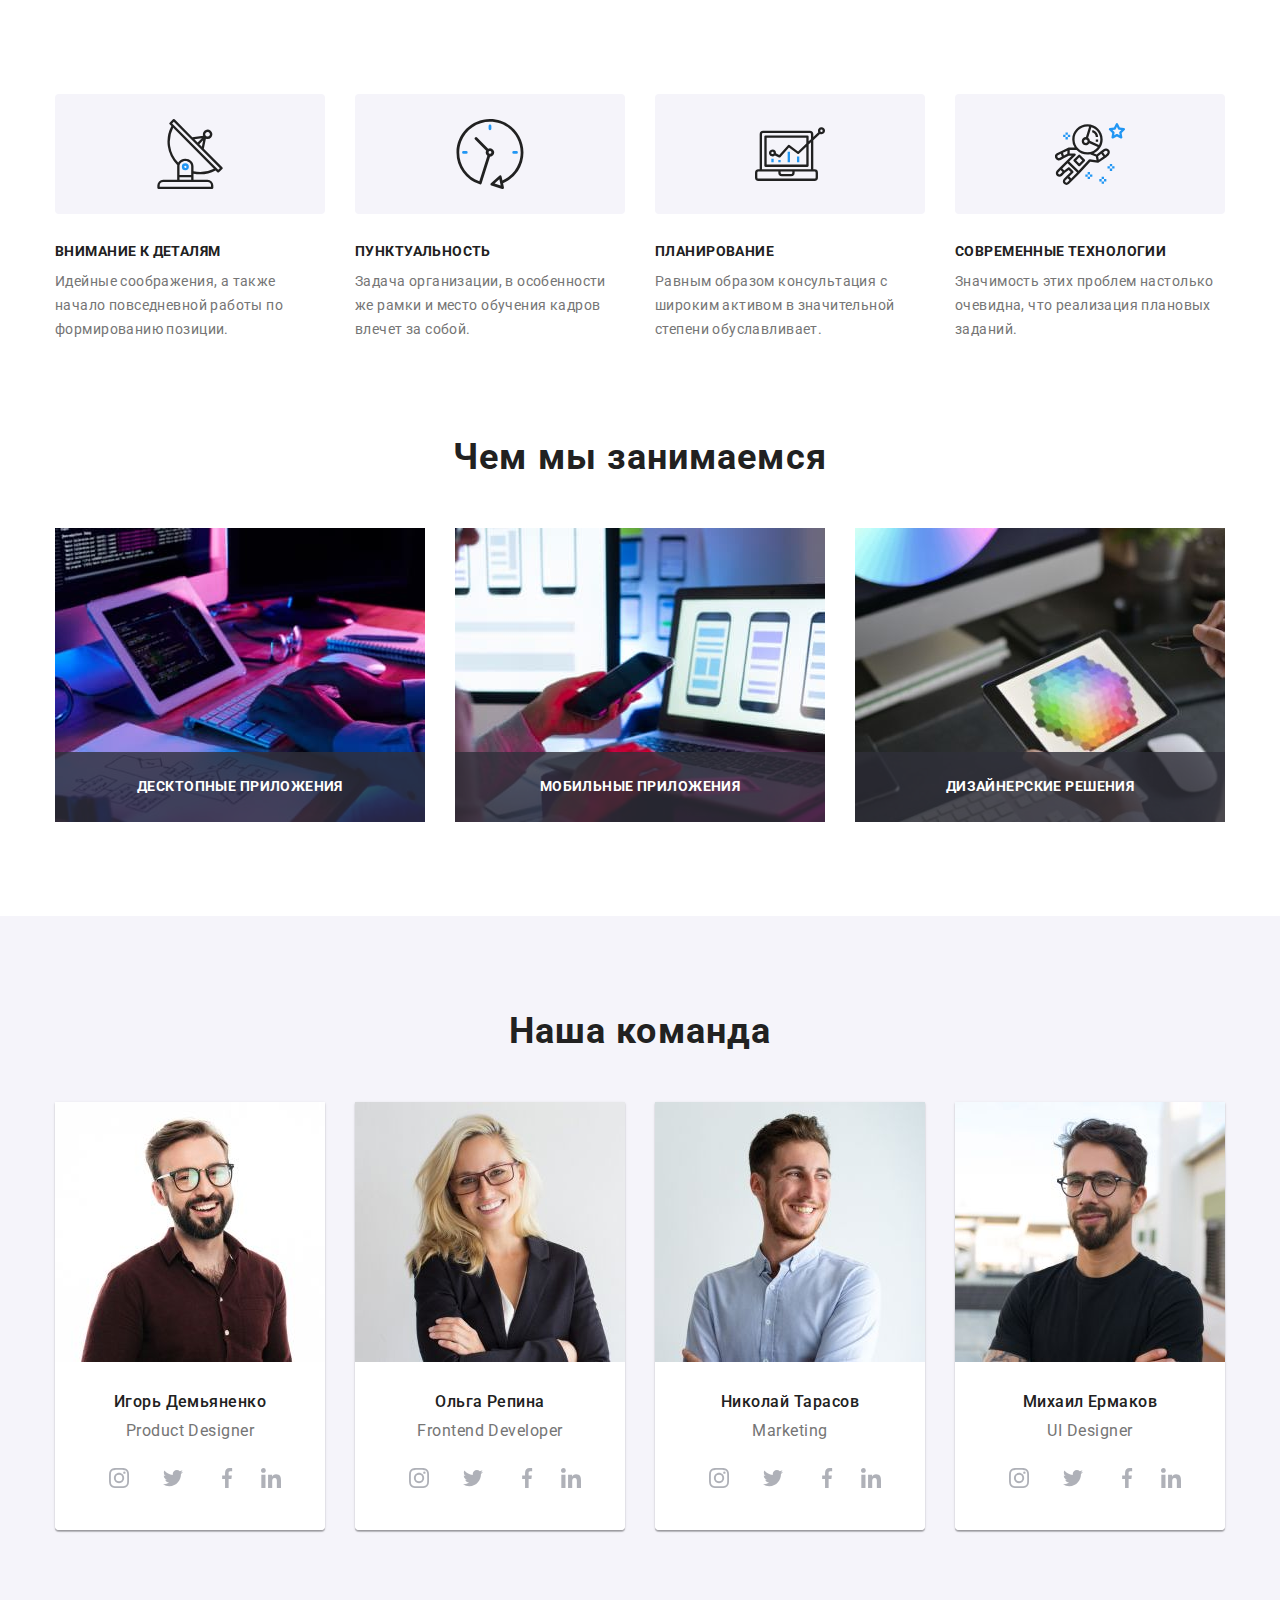
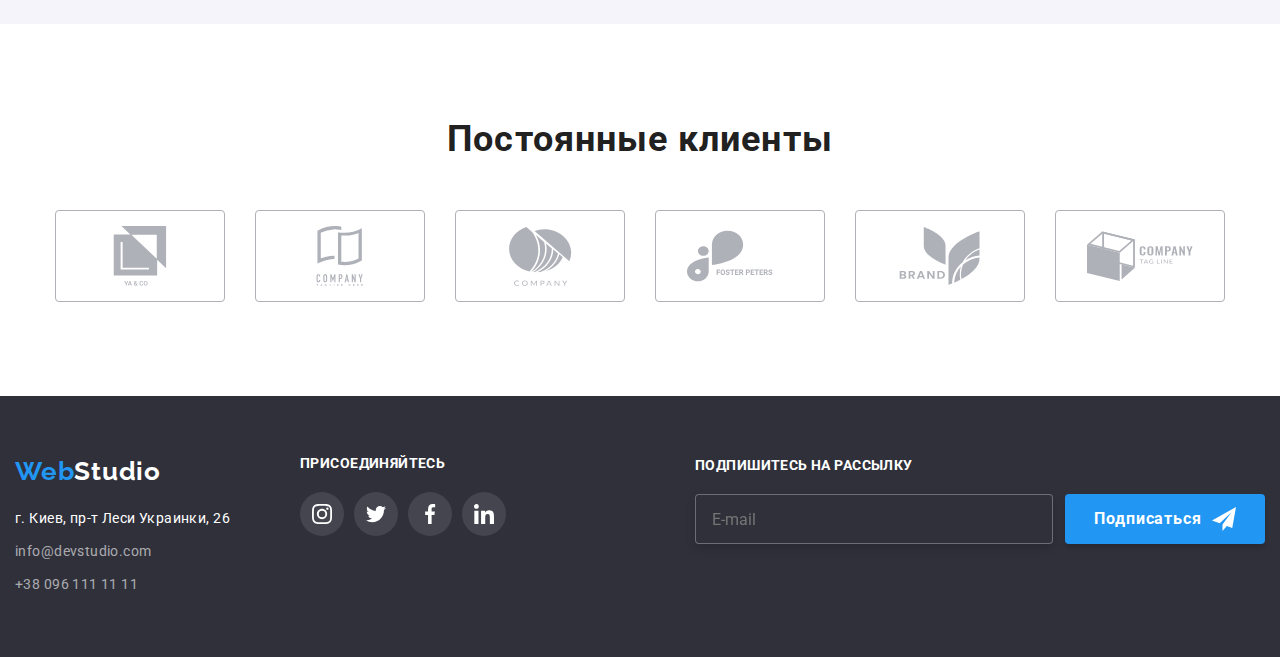
==== commit 80fce8dd: "адаптована секція футер" ====
--- a/index.html
+++ b/index.html
@@ -717,7 +717,7 @@
         </div>
 
         <!--Подпишитесь на рассылку-->
-        <!-- <div class="footer-subscribe">
+        <div class="footer-subscribe">
           <span class="text-subscribe">Подпишитесь на рассылку</span>
           <form class="subscribe-form">
             <label class="subscribe-label">
@@ -735,7 +735,7 @@
               </svg>
             </button>
           </form>
-        </div> -->
+        </div>
       </div>
     </footer>
     <!-- <script src="./js/modal.js"></script> -->
--- a/css/main.min.css
+++ b/css/main.min.css
@@ -3,5 +3,5 @@
  Consolas,  'Liberation Mono',  Menlo,- monospace;font-size:1em}small{font-size:80%}sub,sup{font-size:75%;line-height:0;position:relative;vertical-align:baseline}sub{bottom:-0.25em}sup{top:-0.5em}table{text-indent:0;border-color:inherit}button,input,optgroup,select,textarea{font-family:inherit;font-size:100%;line-height:1.15;margin:0}button,select{text-transform:none}button,[type='button'],[type='reset'],[type='submit']{-webkit-appearance:button}::-moz-focus-inner{border-style:none;padding:0}:-moz-focusring{outline:1px dotted ButtonText}:-moz-ui-invalid{box-shadow:none}legend{padding:0}progress{vertical-align:baseline}::-webkit-inner-spin-button,::-webkit-outer-spin-button{height:auto}[type='search']{-webkit-appearance:textfield;outline-offset:-2px}::-webkit-search-decoration{-webkit-appearance:none}::-webkit-file-upload-button{-webkit-appearance:button;font:inherit}summary{display:list-item}:root{--header-background-color: #ffffff;--border-color: #ececec;--color-hover: #2196f3;--color-logo: #000;--contact-color: #757575;--link-color: #212121;--white-text: #ffffff;--button-color: #2196f3;--button-hover: #188ce8;--anim: 250ms cubic-bezier(0.4, 0, 0.2, 1);--form-color: #212121;--border-color: rgba(33, 33, 33, 0.2)}body{font-family:"Roboto", sans-serif;color:#212121;margin:0}ul,li{list-style:none}a{text-decoration:none}h1,h2,h3,h4,p,li,ul{margin:0;padding:0}img{display:block;max-width:100%;height:auto}.сontainer{padding-left:15px;padding-right:15px;margin-left:auto;margin-right:auto}@media screen and (min-width: 480px){max-width:480px}@media screen and (min-width: 768px){max-width:768px}@media screen and (min-width: 1200px){max-width:1200px}.section{padding-top:60px;padding-bottom:60px}@media screen and (min-width: 1200px){.section{padding-top:94px;padding-bottom:94px}}.visually-hidden{position:absolute;width:1px;height:1px;margin:-1px;border:0;padding:0;clip:rect(0 0 0 0);overflow:hidden}.header{background-color:var(--header-background-color);border-bottom:1px solid var(--border-color)}.header__container{display:-webkit-box;display:-ms-flexbox;display:flex;-webkit-box-align:center;-ms-flex-align:center;align-items:center}.header-nav{display:-webkit-box;display:-ms-flexbox;display:flex;-webkit-box-align:center;-ms-flex-align:center;align-items:center}.logo-header{font-family:"Raleway";font-weight:700;font-size:26px;line-height:1.19;padding-top:24px;padding-bottom:25px;margin-right:93px;text-decoration:none;color:var(--color-hover)}.logo-header__accent{color:var(--color-logo)}.site-nav{display:-webkit-box;display:-ms-flexbox;display:flex}.site-nav__item{position:relative}.site-nav__item:not(:last-child){margin-right:50px}.site-nav__link{display:block;font-weight:500;font-size:14px;line-height:1.14;letter-spacing:0.02em;color:var(--link-color);padding-top:32px;padding-bottom:32px;-webkit-transition:color var(--anim);transition:color var(--anim)}.site-nav__link:hover,.site-nav__link:focus{color:var(--color-hover)}.site-nav__link--current{color:var(--color-hover)}.site-nav__link--current:after{display:block;position:absolute;content:"";width:100%;height:4px;bottom:-1px;left:0;border-radius:2px;background-color:var(--color-hover)}.contact-nav{display:-webkit-box;display:-ms-flexbox;display:flex;-webkit-box-align:center;-ms-flex-align:center;align-items:center;margin-left:auto;padding:0}.contact-nav__item:not(:last-child){margin-right:50px}.contact-nav__link{font-weight:500;font-size:14px;line-height:1.14;letter-spacing:0.02em;color:var(--contact-color);padding-bottom:32px;padding-top:32px;-webkit-transition:color var(--anim);transition:color var(--anim)}.contact-nav__link:hover,.contact-nav__link:focus{color:var(--color-hover)}.contact-nav__icon{margin-right:10px;fill:currentColor}.specific__list{-webkit-box-pack:center;-ms-flex-pack:center;justify-content:center}@media screen and (min-width: 768px){.specific__list{display:-webkit-box;display:-ms-flexbox;display:flex;margin:-15px}}@media screen and (min-width: 768px) and (max-width: 1199px){.specific__list{-ms-flex-wrap:wrap;flex-wrap:wrap}}@media screen and (min-width: 1200px){.specific__list{display:-webkit-box;display:-ms-flexbox;display:flex}}@media screen and (max-width: 767px){.specific__item:not(:last-child){margin-bottom:30px}}@media screen and (min-width: 768px){.specific__item{margin:15px}}@media screen and (min-width: 768px) and (max-width: 1199px){.specific__item{max-width:354px}}@media screen and (min-width: 1200px){.specific__item{width:270px}}.specific__icon{display:-webkit-box;display:-ms-flexbox;display:flex;width:auto;height:120px;background-color:#f5f4fa;border-radius:4px;margin-bottom:30px;-webkit-box-align:center;-ms-flex-align:center;align-items:center;-webkit-box-pack:center;-ms-flex-pack:center;justify-content:center}.specific__subtitle{font-weight:700;font-size:14px;line-height:1.14;letter-spacing:0.03em;text-transform:uppercase;-webkit-box-align:center;-ms-flex-align:center;align-items:center}@media screen and (max-width: 767px){.specific__subtitle{text-align:center}}.specific__desc{font-size:14px;line-height:1.71;letter-spacing:0.03em;color:#757575;margin-top:10px}.job{padding-top:0}@media screen and (max-width: 1199px){.job{display:none}}.job__subject{font-weight:700;font-size:36px;line-height:1.17;text-align:center;letter-spacing:0.03em;margin-bottom:50px}.job__list{display:-webkit-box;display:-ms-flexbox;display:flex;-webkit-box-pack:center;-ms-flex-pack:center;justify-content:center}.job__item{width:370px;position:relative}.job__item:not(:last-child){margin-right:30px}@media screen and (min-width: 1200px){.job__item{-ms-flex-preferred-size:calc(1200px / 3 - 30px);flex-basis:calc(1200px / 3 - 30px)}}.job__text{position:absolute;bottom:0;right:0;width:100%;height:70px;background-color:rgba(47,48,58,0.8);font-size:14px;line-height:1.14;text-align:center;letter-spacing:0.03em;text-transform:uppercase;color:var(--white-text);font-weight:700;display:-webkit-box;display:-ms-flexbox;display:flex;-webkit-box-pack:center;-ms-flex-pack:center;justify-content:center;-webkit-box-align:center;-ms-flex-align:center;align-items:center}.team{background-color:#f5f4fa}@media screen and (min-width: 1200px){.team{padding-top:94px;padding-bottom:94px}}.team__team{font-weight:700;font-size:36px;line-height:1.17;text-align:center;letter-spacing:0.03em;margin-bottom:50px}.team__list{-webkit-box-pack:center;-ms-flex-pack:center;justify-content:center}@media screen and (min-width: 768px) and (max-width: 1199px){.team__list{display:-webkit-box;display:-ms-flexbox;display:flex;-ms-flex-wrap:wrap;flex-wrap:wrap;margin-top:-30px;margin-left:-30px}}@media screen and (min-width: 1200px){.team__list{display:-webkit-box;display:-ms-flexbox;display:flex}}.team__item{-webkit-box-shadow:0px 1px 3px rgba(0,0,0,0.12),0px 1px 1px rgba(0,0,0,0.14),0px 2px 1px rgba(0,0,0,0.2);box-shadow:0px 1px 3px rgba(0,0,0,0.12),0px 1px 1px rgba(0,0,0,0.14),0px 2px 1px rgba(0,0,0,0.2);border-radius:0px 0px 4px 4px;width:100%}@media screen and (max-width: 767px){.team__item:not(:last-child){margin-bottom:30px}}@media screen and (min-width: 768px) and (max-width: 1199px){.team__item{-ms-flex-preferred-size:calc(100% / 2 - 30px);flex-basis:calc(100% / 2 - 30px);margin-left:30px;margin-top:30px}}@media screen and (min-width: 1200px){.team__item{display:-webkit-box;display:-ms-flexbox;display:flex;-ms-flex-wrap:wrap;flex-wrap:wrap;width:270px}.team__item:not(:last-child){margin-right:30px}}.foto{width:100%}.team-command__div{background-color:var(--white-text);padding:30px 10px;border-radius:0px 0px 4px 4px;width:100%}.team-command__name{font-weight:500;font-size:16px;line-height:1.19;text-align:center;letter-spacing:0.03em;margin-bottom:10px}.team-command__proficion{line-height:1.19;color:var(--contact-color);text-align:center;letter-spacing:0.03em}.team-command__social{display:-webkit-box;display:-ms-flexbox;display:flex;-webkit-box-pack:center;-ms-flex-pack:center;justify-content:center;-webkit-box-align:center;-ms-flex-align:center;align-items:center;margin-top:16px;margin-left:auto;margin-right:auto}@media screen and (max-width: 1199px){.team-command__social{padding-top:30px;padding-bottom:24px}}.team-command__item{-webkit-box-pack:center;-ms-flex-pack:center;justify-content:center;-webkit-box-align:center;-ms-flex-align:center;align-items:center}.team-command__item:not(:last-child){margin-left:10px}.team-command__link{display:-webkit-box;display:-ms-flexbox;display:flex;-webkit-box-align:center;-ms-flex-align:center;align-items:center;-webkit-box-pack:center;-ms-flex-pack:center;justify-content:center;width:44px;height:44px;background-color:#ffffff;border-radius:50%;-webkit-transition:background-color var(--anim);transition:background-color var(--anim)}.team-command__link:hover,.team-command__link:focus{background-color:var(--color-hover)}.team-command__link:hover .team-command__icon,.team-command__link:focus .team-command__icon{fill:#ffffff}.team-command__icon{fill:#afb1b8;-webkit-transition:fill var(--anim);transition:fill var(--anim)}.clients__regular{font-weight:700;font-size:36px;line-height:1.17;text-align:center;letter-spacing:0.03em;margin-bottom:50px}.clients__list{display:-webkit-box;display:-ms-flexbox;display:flex;-ms-flex-wrap:wrap;flex-wrap:wrap}@media screen and (max-width: 1199px){.clients__list{margin-top:calc(-1 * 30px);margin-left:calc(-1 * 30px)}}@media screen and (min-width: 1200px){.clients__list .clients__item:not(:last-child){margin-right:30px}}@media screen and (max-width: 767px){.clients__item{-ms-flex-preferred-size:calc(100% / 2 - 30px);flex-basis:calc(100% / 2 - 30px);margin-left:30px;margin-top:30px}}@media screen and (min-width: 768px) and (max-width: 1199px){.clients__item{-ms-flex-preferred-size:calc(100% / 3 - 30px);flex-basis:calc(100% / 3 - 30px);margin-left:30px;margin-top:30px}}.clients__link{display:-webkit-box;display:-ms-flexbox;display:flex;-webkit-box-align:center;-ms-flex-align:center;align-items:center;-webkit-box-pack:center;-ms-flex-pack:center;justify-content:center;width:170px;height:92px;border:1px solid #afb1b8;border-radius:4px;-webkit-transition:border var(--anim),fill var(--anim);transition:border var(--anim),fill var(--anim)}.clients__link:hover,.clients__link:focus{border:1px solid var(--color-hover)}.clients__link:hover .clients__icon,.clients__link:focus .clients__icon{fill:var(--color-hover)}@media screen and (max-width: 767px){.clients__link{width:210px;width:100%}}@media screen and (min-width: 768px) and (max-width: 1199px){.clients__link{width:226px}}@media screen and (min-width: 1200px){.clients__link{width:170px}}.clients__icon{fill:#afb1b8}.footer{background-color:#2f303a;padding-top:60px;padding-bottom:60px}@media screen and (min-width: 768px) and (max-width: 1199px){.footer-сontainer{display:-webkit-box;display:-ms-flexbox;display:flex;-ms-flex-wrap:wrap;flex-wrap:wrap;-webkit-box-align:baseline;-ms-flex-align:baseline;align-items:baseline;-webkit-box-orient:horizontal;-webkit-box-direction:normal;-ms-flex-direction:row;flex-direction:row}}@media screen and (max-width: 1199px){.footer-сontainer{-ms-flex-pack:distribute;justify-content:space-around}}@media screen and (min-width: 1200px){.footer-сontainer{-ms-flex-wrap:nowrap;flex-wrap:nowrap}}@media screen and (max-width: 767px){.сontainer-footer{margin-bottom:60px;-webkit-box-orient:vertical;-webkit-box-direction:normal;-ms-flex-direction:column;flex-direction:column;-webkit-box-align:center;-ms-flex-align:center;align-items:center;text-align:center}}@media screen and (min-width: 768px) and (max-width: 1199px){.сontainer-footer{display:-webkit-box;display:-ms-flexbox;display:flex;-webkit-box-orient:vertical;-webkit-box-direction:normal;-ms-flex-direction:column;flex-direction:column;-webkit-box-align:center;-ms-flex-align:center;align-items:center;text-align:center}}.logo-footer{font-family:"Raleway";font-weight:700;font-size:26px;line-height:1.19;letter-spacing:0.03em;color:#ffffff}.logo-nav{color:#2196f3}.footer-adress{font-style:normal;font-size:14px;line-height:1.71;letter-spacing:0.03em;margin-top:20px}.list-footer{list-style:none}.adress{color:#ffffff}.adress.link{margin-top:20px}.list-footer .footer-list:not(:last-child){margin-bottom:9px}.footer.list{display:block}.mail-tel{color:rgba(255,255,255,0.6)}.footer-list .mail-tel.link:hover,.footer-list .mail-tel.link:focus{color:#2196f3}.footer-container{display:-webkit-box;display:-ms-flexbox;display:flex;-webkit-box-align:baseline;-ms-flex-align:baseline;align-items:baseline}@media screen and (max-width: 1199px){.footer-cosial{text-align:center;margin-bottom:60px}}@media screen and (min-width: 1200px){.footer-cosial{margin-left:70px}}.footer-name{font-weight:700;font-size:14px;line-height:1.14;letter-spacing:0.03em;text-transform:uppercase;color:#ffffff;margin-bottom:20px;-webkit-box-pack:center;-ms-flex-pack:center;justify-content:center}.list.social{display:-webkit-box;display:-ms-flexbox;display:flex;-webkit-box-pack:center;-ms-flex-pack:center;justify-content:center;-webkit-box-align:center;-ms-flex-align:center;align-items:center}.footer-item:not(:last-child){margin-right:10px}.footer-icon{fill:#ffffff}.footer-link{display:-webkit-box;display:-ms-flexbox;display:flex;-webkit-box-pack:center;-ms-flex-pack:center;justify-content:center;width:44px;height:44px;background-color:rgba(255,255,255,0.1);border-radius:50%;-webkit-box-align:center;-ms-flex-align:center;align-items:center;-webkit-transition:background-color 250ms cubic-bezier(0.4, 0, 0.2, 1);transition:background-color 250ms cubic-bezier(0.4, 0, 0.2, 1)}.footer-link:hover,.footer-link:focus{background-color:#2196f3}.navigation{-webkit-box-pack:center;-ms-flex-pack:center;justify-content:center;padding-top:96px;padding-bottom:92px}.button-navigation{font-family:inherit;font-style:normal;font-weight:500;font-size:16px;line-height:1.63;text-align:center;letter-spacing:0.03em;color:#212121;cursor:pointer;border-radius:4px;border:1px;display:block;-webkit-box-pack:center;-ms-flex-pack:center;justify-content:center;padding-top:6px;padding-bottom:6px;padding-left:22px;padding-right:22px;-webkit-transition:color 250ms cubic-bezier(0.4, 0, 0.2, 1),background-color 250ms cubic-bezier(0.4, 0, 0.2, 1),-webkit-box-shadow 250ms cubic-bezier(0.4, 0, 0.2, 1);transition:color 250ms cubic-bezier(0.4, 0, 0.2, 1),background-color 250ms cubic-bezier(0.4, 0, 0.2, 1),-webkit-box-shadow 250ms cubic-bezier(0.4, 0, 0.2, 1);transition:color 250ms cubic-bezier(0.4, 0, 0.2, 1),background-color 250ms cubic-bezier(0.4, 0, 0.2, 1),box-shadow 250ms cubic-bezier(0.4, 0, 0.2, 1);transition:color 250ms cubic-bezier(0.4, 0, 0.2, 1),background-color 250ms cubic-bezier(0.4, 0, 0.2, 1),box-shadow 250ms cubic-bezier(0.4, 0, 0.2, 1),-webkit-box-shadow 250ms cubic-bezier(0.4, 0, 0.2, 1)}.button-navigation:hover,.button-navigation:focus{color:#ffffff;background-color:#2196f3;-webkit-box-shadow:0px 3px 1px rgba(0,0,0,0.1),0px 1px 2px rgba(0,0,0,0.08),0px 2px 2px rgba(0,0,0,0.12);box-shadow:0px 3px 1px rgba(0,0,0,0.1),0px 1px 2px rgba(0,0,0,0.08),0px 2px 2px rgba(0,0,0,0.12)}.list-navigation .li-navigation:not(:last-child){margin-right:8px}.list-navigation{display:-webkit-box;display:-ms-flexbox;display:flex;list-style:none;margin-bottom:50px;-webkit-box-pack:center;-ms-flex-pack:center;justify-content:center}.list-flexbox{list-style:none;display:-webkit-box;display:-ms-flexbox;display:flex;-ms-flex-wrap:wrap;flex-wrap:wrap;padding:0;margin:0;margin-left:-30px;margin-top:-30px}.list-flexbox .element{margin-left:30px;margin-top:30px;-ms-flex-preferred-size:calc(100% / 3-30px);flex-basis:calc(100% / 3-30px)}.element-flexbox{padding-right:24px;padding-left:24px;padding-bottom:20px;padding-top:20px;border:1px solid #eeeeee}.portfolio-overlay{position:relative;overflow:hidden}.gallery.link:hover .paragraph,.gallery.link:focus .paragraph{-webkit-transform:translateY(0);transform:translateY(0)}.paragraph{position:absolute;font-weight:400px;font-size:18px;line-height:1.56;letter-spacing:0.03em;color:#ffffff;left:0;top:0;width:100%;height:100%;padding:63px 24px;background-color:rgba(33,150,243,0.9);-webkit-transform:translateY(101%);transform:translateY(101%);-webkit-transition:-webkit-transform 250ms cubic-bezier(0.4, 0, 0.2, 1);transition:-webkit-transform 250ms cubic-bezier(0.4, 0, 0.2, 1);transition:transform 250ms cubic-bezier(0.4, 0, 0.2, 1);transition:transform 250ms cubic-bezier(0.4, 0, 0.2, 1), -webkit-transform 250ms cubic-bezier(0.4, 0, 0.2, 1)}.gallery.link{display:block;margin-top:0px;display:block;text-decoration:none;-webkit-transition:-webkit-box-shadow 250ms cubic-bezier(0.4, 0, 0.2, 1);transition:-webkit-box-shadow 250ms cubic-bezier(0.4, 0, 0.2, 1);transition:box-shadow 250ms cubic-bezier(0.4, 0, 0.2, 1);transition:box-shadow 250ms cubic-bezier(0.4, 0, 0.2, 1), -webkit-box-shadow 250ms cubic-bezier(0.4, 0, 0.2, 1)}.element .gallery.link:hover,.element .gallery.link:focus{-webkit-box-shadow:0px 1px 1px rgba(0,0,0,0.12),0px 4px 4px rgba(0,0,0,0.06),1px 4px 6px rgba(0,0,0,0.16);box-shadow:0px 1px 1px rgba(0,0,0,0.12),0px 4px 4px rgba(0,0,0,0.06),1px 4px 6px rgba(0,0,0,0.16)}.progect{color:#212121;font-weight:700;font-size:18px;line-height:2;letter-spacing:0.06em;margin-bottom:4px}.desc{font-size:16px;line-height:1.87;letter-spacing:0.03em;color:#757575}
+ monospace;font-size:1em}small{font-size:80%}sub,sup{font-size:75%;line-height:0;position:relative;vertical-align:baseline}sub{bottom:-0.25em}sup{top:-0.5em}table{text-indent:0;border-color:inherit}button,input,optgroup,select,textarea{font-family:inherit;font-size:100%;line-height:1.15;margin:0}button,select{text-transform:none}button,[type='button'],[type='reset'],[type='submit']{-webkit-appearance:button}::-moz-focus-inner{border-style:none;padding:0}:-moz-focusring{outline:1px dotted ButtonText}:-moz-ui-invalid{box-shadow:none}legend{padding:0}progress{vertical-align:baseline}::-webkit-inner-spin-button,::-webkit-outer-spin-button{height:auto}[type='search']{-webkit-appearance:textfield;outline-offset:-2px}::-webkit-search-decoration{-webkit-appearance:none}::-webkit-file-upload-button{-webkit-appearance:button;font:inherit}summary{display:list-item}:root{--header-background-color: #ffffff;--border-color: #ececec;--color-hover: #2196f3;--color-logo: #000;--contact-color: #757575;--link-color: #212121;--white-text: #ffffff;--button-color: #2196f3;--button-hover: #188ce8;--anim: 250ms cubic-bezier(0.4, 0, 0.2, 1);--form-color: #212121;--border-color: rgba(33, 33, 33, 0.2)}body{font-family:"Roboto", sans-serif;color:#212121;margin:0}ul,li{list-style:none}a{text-decoration:none}h1,h2,h3,h4,p,li,ul{margin:0;padding:0}img{display:block;max-width:100%;height:auto}.сontainer{padding-left:15px;padding-right:15px;margin-left:auto;margin-right:auto}@media screen and (min-width: 480px){max-width:480px}@media screen and (min-width: 768px){max-width:768px}@media screen and (min-width: 1200px){max-width:1200px}.section{padding-top:60px;padding-bottom:60px}@media screen and (min-width: 1200px){.section{padding-top:94px;padding-bottom:94px}}.visually-hidden{position:absolute;width:1px;height:1px;margin:-1px;border:0;padding:0;clip:rect(0 0 0 0);overflow:hidden}.header{background-color:var(--header-background-color);border-bottom:1px solid var(--border-color)}.header__container{display:-webkit-box;display:-ms-flexbox;display:flex;-webkit-box-align:center;-ms-flex-align:center;align-items:center}.header-nav{display:-webkit-box;display:-ms-flexbox;display:flex;-webkit-box-align:center;-ms-flex-align:center;align-items:center}.logo-header{font-family:"Raleway";font-weight:700;font-size:26px;line-height:1.19;padding-top:24px;padding-bottom:25px;margin-right:93px;text-decoration:none;color:var(--color-hover)}.logo-header__accent{color:var(--color-logo)}.site-nav{display:-webkit-box;display:-ms-flexbox;display:flex}.site-nav__item{position:relative}.site-nav__item:not(:last-child){margin-right:50px}.site-nav__link{display:block;font-weight:500;font-size:14px;line-height:1.14;letter-spacing:0.02em;color:var(--link-color);padding-top:32px;padding-bottom:32px;-webkit-transition:color var(--anim);transition:color var(--anim)}.site-nav__link:hover,.site-nav__link:focus{color:var(--color-hover)}.site-nav__link--current{color:var(--color-hover)}.site-nav__link--current:after{display:block;position:absolute;content:"";width:100%;height:4px;bottom:-1px;left:0;border-radius:2px;background-color:var(--color-hover)}.contact-nav{display:-webkit-box;display:-ms-flexbox;display:flex;-webkit-box-align:center;-ms-flex-align:center;align-items:center;margin-left:auto;padding:0}.contact-nav__item:not(:last-child){margin-right:50px}.contact-nav__link{font-weight:500;font-size:14px;line-height:1.14;letter-spacing:0.02em;color:var(--contact-color);padding-bottom:32px;padding-top:32px;-webkit-transition:color var(--anim);transition:color var(--anim)}.contact-nav__link:hover,.contact-nav__link:focus{color:var(--color-hover)}.contact-nav__icon{margin-right:10px;fill:currentColor}.specific__list{-webkit-box-pack:center;-ms-flex-pack:center;justify-content:center}@media screen and (min-width: 768px){.specific__list{display:-webkit-box;display:-ms-flexbox;display:flex;margin:-15px}}@media screen and (min-width: 768px) and (max-width: 1199px){.specific__list{-ms-flex-wrap:wrap;flex-wrap:wrap}}@media screen and (min-width: 1200px){.specific__list{display:-webkit-box;display:-ms-flexbox;display:flex}}@media screen and (max-width: 767px){.specific__item:not(:last-child){margin-bottom:30px}}@media screen and (min-width: 768px){.specific__item{margin:15px}}@media screen and (min-width: 768px) and (max-width: 1199px){.specific__item{max-width:354px}}@media screen and (min-width: 1200px){.specific__item{width:270px}}.specific__icon{display:-webkit-box;display:-ms-flexbox;display:flex;width:auto;height:120px;background-color:#f5f4fa;border-radius:4px;margin-bottom:30px;-webkit-box-align:center;-ms-flex-align:center;align-items:center;-webkit-box-pack:center;-ms-flex-pack:center;justify-content:center}.specific__subtitle{font-weight:700;font-size:14px;line-height:1.14;letter-spacing:0.03em;text-transform:uppercase;-webkit-box-align:center;-ms-flex-align:center;align-items:center}@media screen and (max-width: 767px){.specific__subtitle{text-align:center}}.specific__desc{font-size:14px;line-height:1.71;letter-spacing:0.03em;color:#757575;margin-top:10px}.job{padding-top:0}@media screen and (max-width: 1199px){.job{display:none}}.job__subject{font-weight:700;font-size:36px;line-height:1.17;text-align:center;letter-spacing:0.03em;margin-bottom:50px}.job__list{display:-webkit-box;display:-ms-flexbox;display:flex;-webkit-box-pack:center;-ms-flex-pack:center;justify-content:center}.job__item{width:370px;position:relative}.job__item:not(:last-child){margin-right:30px}@media screen and (min-width: 1200px){.job__item{-ms-flex-preferred-size:calc(1200px / 3 - 30px);flex-basis:calc(1200px / 3 - 30px)}}.job__text{position:absolute;bottom:0;right:0;width:100%;height:70px;background-color:rgba(47,48,58,0.8);font-size:14px;line-height:1.14;text-align:center;letter-spacing:0.03em;text-transform:uppercase;color:var(--white-text);font-weight:700;display:-webkit-box;display:-ms-flexbox;display:flex;-webkit-box-pack:center;-ms-flex-pack:center;justify-content:center;-webkit-box-align:center;-ms-flex-align:center;align-items:center}.team{background-color:#f5f4fa}@media screen and (min-width: 1200px){.team{padding-top:94px;padding-bottom:94px}}.team__team{font-weight:700;font-size:36px;line-height:1.17;text-align:center;letter-spacing:0.03em;margin-bottom:50px}.team__list{-webkit-box-pack:center;-ms-flex-pack:center;justify-content:center}@media screen and (min-width: 768px) and (max-width: 1199px){.team__list{display:-webkit-box;display:-ms-flexbox;display:flex;-ms-flex-wrap:wrap;flex-wrap:wrap;margin-top:-30px;margin-left:-30px}}@media screen and (min-width: 1200px){.team__list{display:-webkit-box;display:-ms-flexbox;display:flex}}.team__item{-webkit-box-shadow:0px 1px 3px rgba(0,0,0,0.12),0px 1px 1px rgba(0,0,0,0.14),0px 2px 1px rgba(0,0,0,0.2);box-shadow:0px 1px 3px rgba(0,0,0,0.12),0px 1px 1px rgba(0,0,0,0.14),0px 2px 1px rgba(0,0,0,0.2);border-radius:0px 0px 4px 4px;width:100%}@media screen and (max-width: 767px){.team__item:not(:last-child){margin-bottom:30px}}@media screen and (min-width: 768px) and (max-width: 1199px){.team__item{-ms-flex-preferred-size:calc(100% / 2 - 30px);flex-basis:calc(100% / 2 - 30px);margin-left:30px;margin-top:30px}}@media screen and (min-width: 1200px){.team__item{display:-webkit-box;display:-ms-flexbox;display:flex;-ms-flex-wrap:wrap;flex-wrap:wrap;width:270px}.team__item:not(:last-child){margin-right:30px}}.foto{width:100%}.team-command__div{background-color:var(--white-text);padding:30px 10px;border-radius:0px 0px 4px 4px;width:100%}.team-command__name{font-weight:500;font-size:16px;line-height:1.19;text-align:center;letter-spacing:0.03em;margin-bottom:10px}.team-command__proficion{line-height:1.19;color:var(--contact-color);text-align:center;letter-spacing:0.03em}.team-command__social{display:-webkit-box;display:-ms-flexbox;display:flex;-webkit-box-pack:center;-ms-flex-pack:center;justify-content:center;-webkit-box-align:center;-ms-flex-align:center;align-items:center;margin-top:16px;margin-left:auto;margin-right:auto}@media screen and (max-width: 1199px){.team-command__social{padding-top:30px;padding-bottom:24px}}.team-command__item{-webkit-box-pack:center;-ms-flex-pack:center;justify-content:center;-webkit-box-align:center;-ms-flex-align:center;align-items:center}.team-command__item:not(:last-child){margin-left:10px}.team-command__link{display:-webkit-box;display:-ms-flexbox;display:flex;-webkit-box-align:center;-ms-flex-align:center;align-items:center;-webkit-box-pack:center;-ms-flex-pack:center;justify-content:center;width:44px;height:44px;background-color:#ffffff;border-radius:50%;-webkit-transition:background-color var(--anim);transition:background-color var(--anim)}.team-command__link:hover,.team-command__link:focus{background-color:var(--color-hover)}.team-command__link:hover .team-command__icon,.team-command__link:focus .team-command__icon{fill:#ffffff}.team-command__icon{fill:#afb1b8;-webkit-transition:fill var(--anim);transition:fill var(--anim)}.clients__regular{font-weight:700;font-size:36px;line-height:1.17;text-align:center;letter-spacing:0.03em;margin-bottom:50px}.clients__list{display:-webkit-box;display:-ms-flexbox;display:flex;-ms-flex-wrap:wrap;flex-wrap:wrap;-webkit-box-pack:center;-ms-flex-pack:center;justify-content:center;-webkit-box-align:center;-ms-flex-align:center;align-items:center}@media screen and (max-width: 1199px){.clients__list{margin-top:calc(-1 * 30px);margin-left:calc(-1 * 30px)}}@media screen and (min-width: 1200px){.clients__list .clients__item:not(:last-child){margin-right:30px}}@media screen and (max-width: 767px){.clients__item{-ms-flex-preferred-size:calc(100% / 2 - 30px);flex-basis:calc(100% / 2 - 30px);margin-left:30px;margin-top:30px}}@media screen and (min-width: 768px) and (max-width: 1199px){.clients__item{-ms-flex-preferred-size:calc(100% / 3 - 30px);flex-basis:calc(100% / 3 - 30px);margin-left:30px;margin-top:30px}}.clients__link{display:-webkit-box;display:-ms-flexbox;display:flex;-webkit-box-align:center;-ms-flex-align:center;align-items:center;-webkit-box-pack:center;-ms-flex-pack:center;justify-content:center;width:170px;height:92px;border:1px solid #afb1b8;border-radius:4px;-webkit-transition:border var(--anim),fill var(--anim);transition:border var(--anim),fill var(--anim)}.clients__link:hover,.clients__link:focus{border:1px solid var(--color-hover)}.clients__link:hover .clients__icon,.clients__link:focus .clients__icon{fill:var(--color-hover)}@media screen and (max-width: 767px){.clients__link{width:210px;width:100%}}@media screen and (min-width: 768px) and (max-width: 1199px){.clients__link{width:226px}}@media screen and (min-width: 1200px){.clients__link{width:170px}}.clients__icon{fill:#afb1b8}.footer{background-color:#2f303a;padding-top:60px;padding-bottom:60px}@media screen and (min-width: 768px) and (max-width: 1199px){.footer-сontainer{display:-webkit-box;display:-ms-flexbox;display:flex;-ms-flex-wrap:wrap;flex-wrap:wrap;-ms-flex-pack:distribute;justify-content:space-around}}@media screen and (min-width: 1200px){.footer-сontainer{display:-webkit-box;display:-ms-flexbox;display:flex;-webkit-box-pack:justify;-ms-flex-pack:justify;justify-content:space-between}}.сontainer-footer{margin-bottom:60px;display:-webkit-box;display:-ms-flexbox;display:flex;-webkit-box-orient:vertical;-webkit-box-direction:normal;-ms-flex-direction:column;flex-direction:column;-webkit-box-align:center;-ms-flex-align:center;align-items:center}@media screen and (max-width: 1199px){.сontainer-footer{text-align:center}}@media screen and (min-width: 1200px){.сontainer-footer{-webkit-box-align:baseline;-ms-flex-align:baseline;align-items:baseline;margin-bottom:0}}.logo-footer{font-family:"Raleway";font-weight:700;font-size:26px;line-height:1.19;letter-spacing:0.03em;color:#ffffff}.logo-nav{color:#2196f3}.footer-adress{font-style:normal;font-size:14px;line-height:1.71;letter-spacing:0.03em;margin-top:20px;display:-webkit-box;display:-ms-flexbox;display:flex;-webkit-box-orient:vertical;-webkit-box-direction:normal;-ms-flex-direction:column;flex-direction:column;-webkit-box-align:center;-ms-flex-align:center;align-items:center}@media screen and (min-width: 1200px){.footer-adress{-webkit-box-align:baseline;-ms-flex-align:baseline;align-items:baseline}}.list-footer{list-style:none}.adress{color:#ffffff}.adress.link{margin-top:20px}.list-footer .footer-list:not(:last-child){margin-bottom:9px}.footer.list{display:block;-webkit-box-align:center;-ms-flex-align:center;align-items:center}.mail-tel{color:rgba(255,255,255,0.6)}.footer-list .mail-tel.link:hover,.footer-list .mail-tel.link:focus{color:#2196f3}.footer-container{display:-webkit-box;display:-ms-flexbox;display:flex;-webkit-box-align:baseline;-ms-flex-align:baseline;align-items:baseline}@media screen and (max-width: 1199px){.footer-cosial{text-align:center;margin-bottom:60px}}@media screen and (min-width: 1200px){.footer-cosial{margin-left:70px}}.footer-name{font-weight:700;font-size:14px;line-height:1.14;letter-spacing:0.03em;text-transform:uppercase;color:#ffffff;margin-bottom:20px;-webkit-box-pack:center;-ms-flex-pack:center;justify-content:center}.list.social{display:-webkit-box;display:-ms-flexbox;display:flex;-webkit-box-pack:center;-ms-flex-pack:center;justify-content:center;-webkit-box-align:center;-ms-flex-align:center;align-items:center}.footer-item:not(:last-child){margin-right:10px}.footer-icon{fill:#ffffff}.footer-link{display:-webkit-box;display:-ms-flexbox;display:flex;-webkit-box-pack:center;-ms-flex-pack:center;justify-content:center;width:44px;height:44px;background-color:rgba(255,255,255,0.1);border-radius:50%;-webkit-box-align:center;-ms-flex-align:center;align-items:center;-webkit-transition:background-color 250ms cubic-bezier(0.4, 0, 0.2, 1);transition:background-color 250ms cubic-bezier(0.4, 0, 0.2, 1)}.footer-link:hover,.footer-link:focus{background-color:#2196f3}@media screen and (max-width: 767px){.footer-subscribe{width:100%}}@media screen and (max-width: 1199px){.footer-subscribe{text-align:center}}@media screen and (min-width: 1200px){.footer-subscribe{margin-left:auto}}.text-subscribe{display:inline-block;font-weight:700;font-size:14px;line-height:1.14;letter-spacing:0.03em;text-transform:uppercase;color:#ffffff;margin-bottom:20px}.subscribe-form{display:-webkit-box;display:-ms-flexbox;display:flex;-webkit-box-align:center;-ms-flex-align:center;align-items:center;-webkit-box-pack:center;-ms-flex-pack:center;justify-content:center;-webkit-box-orient:vertical;-webkit-box-direction:normal;-ms-flex-direction:column;flex-direction:column}@media screen and (min-width: 1200px){.subscribe-form{-webkit-box-orient:horizontal;-webkit-box-direction:normal;-ms-flex-direction:row;flex-direction:row}}.subscribe-label{display:block;width:100%}@media screen and (max-width: 1199px){.subscribe-label{margin-bottom:20px}}.subscribe-input{width:100%;height:50px;padding:15px 16px;margin-right:12px;background-color:#2f303a;border:1px solid rgba(255,255,255,0.3);-webkit-filter:drop-shadow(0px 4px 4px rgba(0,0,0,0.15));filter:drop-shadow(0px 4px 4px rgba(0,0,0,0.15));border-radius:4px;-webkit-transition:border 250ms cubic-bezier(0.4, 0, 0.2, 1);transition:border 250ms cubic-bezier(0.4, 0, 0.2, 1)}@media screen and (min-width: 480px){.subscribe-input{max-width:450px;width:100%}}@media screen and (min-width: 768px) and (max-width: 1199px){.subscribe-input{width:450px}}@media screen and (min-width: 1200px){.subscribe-input{width:358px;margin-right:12px}}.subscribe-input:hover,.subscribe-input:focus{border-color:#2196f3}.subscribe-btn{min-width:200px;height:50px;font-weight:700;font-size:16px;line-height:1.88;background-color:#2196f3;border-radius:4px;border-width:0;-webkit-box-shadow:0px 4px 4px rgba(0,0,0,0.15);box-shadow:0px 4px 4px rgba(0,0,0,0.15);display:-webkit-box;display:-ms-flexbox;display:flex;-webkit-box-pack:center;-ms-flex-pack:center;justify-content:center;-webkit-box-align:center;-ms-flex-align:center;align-items:center;text-align:center;letter-spacing:0.06em;color:#ffffff;padding:10px 15px;cursor:pointer;-webkit-transition:background-color 250ms cubic-bezier(0.4, 0, 0.2, 1);transition:background-color 250ms cubic-bezier(0.4, 0, 0.2, 1)}.subscribe-btn:hover,.subscribe-btn:focus{background-color:#188ce8}.subscribe-icon{margin-left:10px;fill:currentColor}.navigation{-webkit-box-pack:center;-ms-flex-pack:center;justify-content:center;padding-top:96px;padding-bottom:92px}.button-navigation{font-family:inherit;font-style:normal;font-weight:500;font-size:16px;line-height:1.63;text-align:center;letter-spacing:0.03em;color:#212121;cursor:pointer;border-radius:4px;border:1px;display:block;-webkit-box-pack:center;-ms-flex-pack:center;justify-content:center;padding-top:6px;padding-bottom:6px;padding-left:22px;padding-right:22px;-webkit-transition:color 250ms cubic-bezier(0.4, 0, 0.2, 1),background-color 250ms cubic-bezier(0.4, 0, 0.2, 1),-webkit-box-shadow 250ms cubic-bezier(0.4, 0, 0.2, 1);transition:color 250ms cubic-bezier(0.4, 0, 0.2, 1),background-color 250ms cubic-bezier(0.4, 0, 0.2, 1),-webkit-box-shadow 250ms cubic-bezier(0.4, 0, 0.2, 1);transition:color 250ms cubic-bezier(0.4, 0, 0.2, 1),background-color 250ms cubic-bezier(0.4, 0, 0.2, 1),box-shadow 250ms cubic-bezier(0.4, 0, 0.2, 1);transition:color 250ms cubic-bezier(0.4, 0, 0.2, 1),background-color 250ms cubic-bezier(0.4, 0, 0.2, 1),box-shadow 250ms cubic-bezier(0.4, 0, 0.2, 1),-webkit-box-shadow 250ms cubic-bezier(0.4, 0, 0.2, 1)}.button-navigation:hover,.button-navigation:focus{color:#ffffff;background-color:#2196f3;-webkit-box-shadow:0px 3px 1px rgba(0,0,0,0.1),0px 1px 2px rgba(0,0,0,0.08),0px 2px 2px rgba(0,0,0,0.12);box-shadow:0px 3px 1px rgba(0,0,0,0.1),0px 1px 2px rgba(0,0,0,0.08),0px 2px 2px rgba(0,0,0,0.12)}.list-navigation .li-navigation:not(:last-child){margin-right:8px}.list-navigation{display:-webkit-box;display:-ms-flexbox;display:flex;list-style:none;margin-bottom:50px;-webkit-box-pack:center;-ms-flex-pack:center;justify-content:center}.list-flexbox{list-style:none;display:-webkit-box;display:-ms-flexbox;display:flex;-ms-flex-wrap:wrap;flex-wrap:wrap;padding:0;margin:0;margin-left:-30px;margin-top:-30px}.list-flexbox .element{margin-left:30px;margin-top:30px;-ms-flex-preferred-size:calc(100% / 3-30px);flex-basis:calc(100% / 3-30px)}.element-flexbox{padding-right:24px;padding-left:24px;padding-bottom:20px;padding-top:20px;border:1px solid #eeeeee}.portfolio-overlay{position:relative;overflow:hidden}.gallery.link:hover .paragraph,.gallery.link:focus .paragraph{-webkit-transform:translateY(0);transform:translateY(0)}.paragraph{position:absolute;font-weight:400px;font-size:18px;line-height:1.56;letter-spacing:0.03em;color:#ffffff;left:0;top:0;width:100%;height:100%;padding:63px 24px;background-color:rgba(33,150,243,0.9);-webkit-transform:translateY(101%);transform:translateY(101%);-webkit-transition:-webkit-transform 250ms cubic-bezier(0.4, 0, 0.2, 1);transition:-webkit-transform 250ms cubic-bezier(0.4, 0, 0.2, 1);transition:transform 250ms cubic-bezier(0.4, 0, 0.2, 1);transition:transform 250ms cubic-bezier(0.4, 0, 0.2, 1), -webkit-transform 250ms cubic-bezier(0.4, 0, 0.2, 1)}.gallery.link{display:block;margin-top:0px;display:block;text-decoration:none;-webkit-transition:-webkit-box-shadow 250ms cubic-bezier(0.4, 0, 0.2, 1);transition:-webkit-box-shadow 250ms cubic-bezier(0.4, 0, 0.2, 1);transition:box-shadow 250ms cubic-bezier(0.4, 0, 0.2, 1);transition:box-shadow 250ms cubic-bezier(0.4, 0, 0.2, 1), -webkit-box-shadow 250ms cubic-bezier(0.4, 0, 0.2, 1)}.element .gallery.link:hover,.element .gallery.link:focus{-webkit-box-shadow:0px 1px 1px rgba(0,0,0,0.12),0px 4px 4px rgba(0,0,0,0.06),1px 4px 6px rgba(0,0,0,0.16);box-shadow:0px 1px 1px rgba(0,0,0,0.12),0px 4px 4px rgba(0,0,0,0.06),1px 4px 6px rgba(0,0,0,0.16)}.progect{color:#212121;font-weight:700;font-size:18px;line-height:2;letter-spacing:0.06em;margin-bottom:4px}.desc{font-size:16px;line-height:1.87;letter-spacing:0.03em;color:#757575}
 /*# sourceMappingURL=main.min.css.map */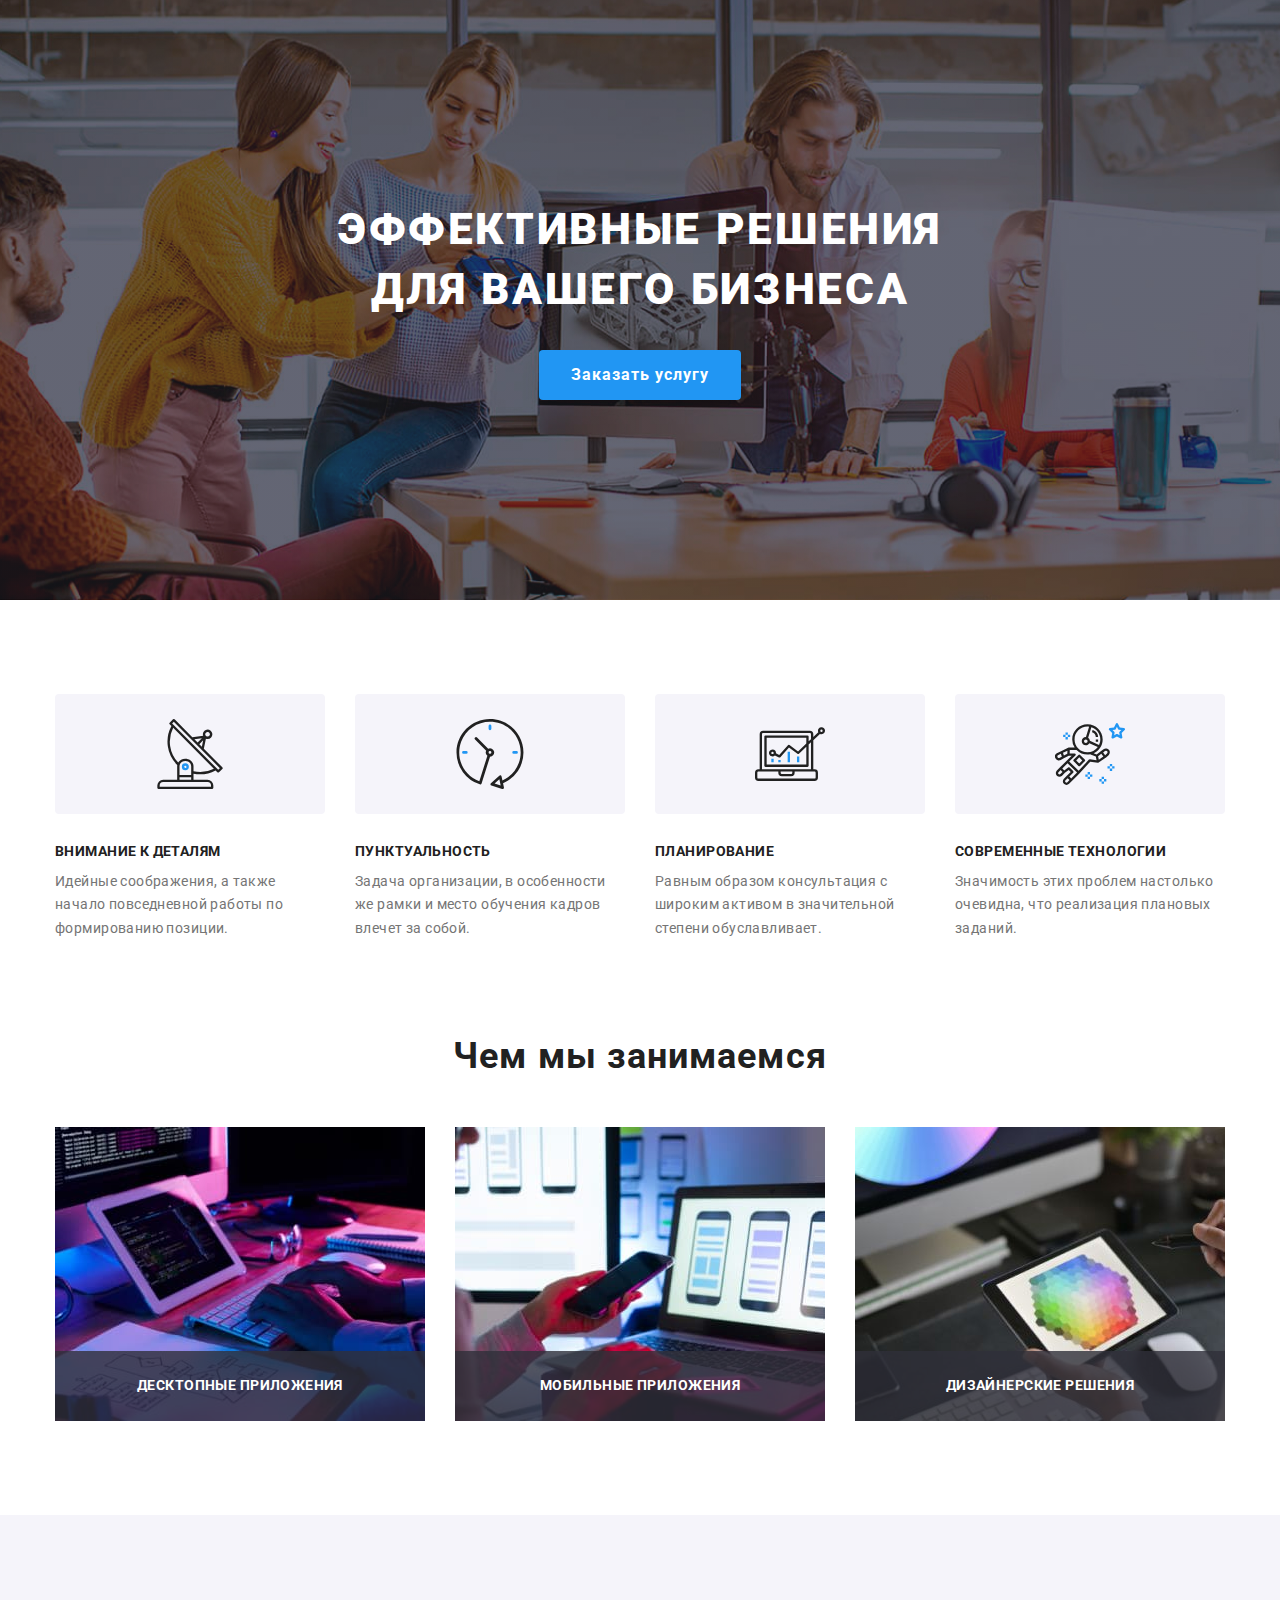
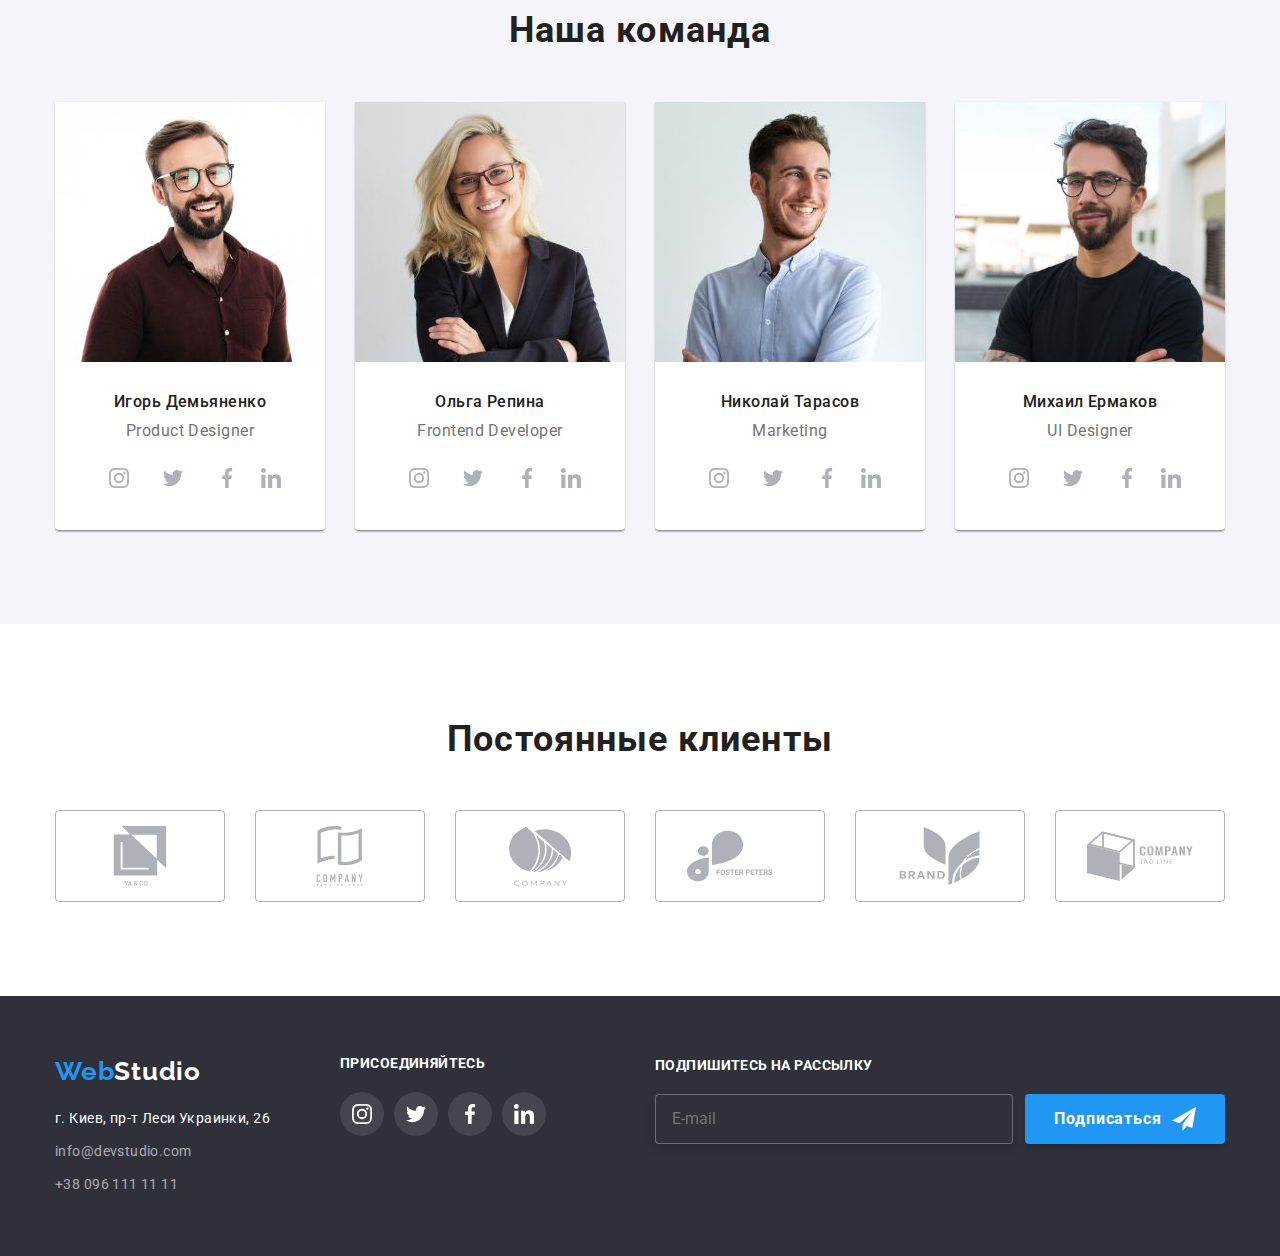
==== commit daf99963: "завершена секція герой" ====
--- a/index.html
+++ b/index.html
@@ -54,11 +54,12 @@
             >
           </li>
         </ul>
-      </div>
-    </header> -->
+      </div> -->
+    <!-- </header> -->
+
     <!-- Герой -->
     <main>
-      <!-- <section class="hero">
+      <section class="hero">
         <div class="сontainer">
           <h1 class="hero__title">
             Эффективные решения<br />
@@ -68,7 +69,7 @@
             Заказать услугу
           </button>
           <!--Модальное окно-->
-      <!-- <div class="backdrop is-hidden" data-modal>
+          <div class="backdrop is-hidden" data-modal>
             <div class="modal">
               <button class="modal-btn" data-modal-close>
                 <svg class="btn-close" width="18" height="18">
@@ -76,10 +77,10 @@
                 </svg>
               </button>
               <!--Форма-->
-      <!-- <span class="form__title"
+              <span class="form__title"
                 >Оставьте свои данные, мы вам перезвоним</span
-              > -->
-      <!-- <form class="form-contact" autocomplete="off">
+              >
+              <form class="form-contact" autocomplete="off">
                 <label class="form-contact__label">
                   <span class="form-contact__name">Имя</span>
                   <span class="form-contact__input-container">
@@ -126,7 +127,7 @@
                   </span>
                 </label>
                 <!--Чекбокс-->
-      <!-- <label class="form-contact__checkbox-label">
+                <label class="form-contact__checkbox-label">
                   <input
                     class="form-contact__checkbox-input visually-hidden"
                     type="checkbox"
@@ -148,16 +149,15 @@
                       >Условия договора</a
                     ></span
                   >
-                </label> -->
-      <!-- <button class="form-contact__checkbox-button" type="submit">
+                </label>
+                <button class="form-contact__checkbox-button" type="submit">
                   Отправить
-                </button> -->
-      <!-- </form> -->
-      <!-- </div> -->
-      <!-- </div> -->
-
-      <!-- </div> -->
-      <!-- </section> -->
+                </button>
+              </form>
+            </div>
+          </div>
+        </div>
+      </section>
 
       <!--Особенности-->
       <section class="section specific">
@@ -738,6 +738,6 @@
         </div>
       </div>
     </footer>
-    <!-- <script src="./js/modal.js"></script> -->
+    <script src="./js/modal.js"></script>
   </body>
 </html>
--- a/css/main.min.css
+++ b/css/main.min.css
@@ -3,5 +3,5 @@
  Consolas,  'Liberation Mono',  Menlo,- monospace;font-size:1em}small{font-size:80%}sub,sup{font-size:75%;line-height:0;position:relative;vertical-align:baseline}sub{bottom:-0.25em}sup{top:-0.5em}table{text-indent:0;border-color:inherit}button,input,optgroup,select,textarea{font-family:inherit;font-size:100%;line-height:1.15;margin:0}button,select{text-transform:none}button,[type='button'],[type='reset'],[type='submit']{-webkit-appearance:button}::-moz-focus-inner{border-style:none;padding:0}:-moz-focusring{outline:1px dotted ButtonText}:-moz-ui-invalid{box-shadow:none}legend{padding:0}progress{vertical-align:baseline}::-webkit-inner-spin-button,::-webkit-outer-spin-button{height:auto}[type='search']{-webkit-appearance:textfield;outline-offset:-2px}::-webkit-search-decoration{-webkit-appearance:none}::-webkit-file-upload-button{-webkit-appearance:button;font:inherit}summary{display:list-item}:root{--header-background-color: #ffffff;--border-color: #ececec;--color-hover: #2196f3;--color-logo: #000;--contact-color: #757575;--link-color: #212121;--white-text: #ffffff;--button-color: #2196f3;--button-hover: #188ce8;--anim: 250ms cubic-bezier(0.4, 0, 0.2, 1);--form-color: #212121;--border-color: rgba(33, 33, 33, 0.2)}body{font-family:"Roboto", sans-serif;color:#212121;margin:0}ul,li{list-style:none}a{text-decoration:none}h1,h2,h3,h4,p,li,ul{margin:0;padding:0}img{display:block;max-width:100%;height:auto}.сontainer{padding-left:15px;padding-right:15px;margin-left:auto;margin-right:auto}@media screen and (min-width: 480px){max-width:480px}@media screen and (min-width: 768px){max-width:768px}@media screen and (min-width: 1200px){max-width:1200px}.section{padding-top:60px;padding-bottom:60px}@media screen and (min-width: 1200px){.section{padding-top:94px;padding-bottom:94px}}.visually-hidden{position:absolute;width:1px;height:1px;margin:-1px;border:0;padding:0;clip:rect(0 0 0 0);overflow:hidden}.header{background-color:var(--header-background-color);border-bottom:1px solid var(--border-color)}.header__container{display:-webkit-box;display:-ms-flexbox;display:flex;-webkit-box-align:center;-ms-flex-align:center;align-items:center}.header-nav{display:-webkit-box;display:-ms-flexbox;display:flex;-webkit-box-align:center;-ms-flex-align:center;align-items:center}.logo-header{font-family:"Raleway";font-weight:700;font-size:26px;line-height:1.19;padding-top:24px;padding-bottom:25px;margin-right:93px;text-decoration:none;color:var(--color-hover)}.logo-header__accent{color:var(--color-logo)}.site-nav{display:-webkit-box;display:-ms-flexbox;display:flex}.site-nav__item{position:relative}.site-nav__item:not(:last-child){margin-right:50px}.site-nav__link{display:block;font-weight:500;font-size:14px;line-height:1.14;letter-spacing:0.02em;color:var(--link-color);padding-top:32px;padding-bottom:32px;-webkit-transition:color var(--anim);transition:color var(--anim)}.site-nav__link:hover,.site-nav__link:focus{color:var(--color-hover)}.site-nav__link--current{color:var(--color-hover)}.site-nav__link--current:after{display:block;position:absolute;content:"";width:100%;height:4px;bottom:-1px;left:0;border-radius:2px;background-color:var(--color-hover)}.contact-nav{display:-webkit-box;display:-ms-flexbox;display:flex;-webkit-box-align:center;-ms-flex-align:center;align-items:center;margin-left:auto;padding:0}.contact-nav__item:not(:last-child){margin-right:50px}.contact-nav__link{font-weight:500;font-size:14px;line-height:1.14;letter-spacing:0.02em;color:var(--contact-color);padding-bottom:32px;padding-top:32px;-webkit-transition:color var(--anim);transition:color var(--anim)}.contact-nav__link:hover,.contact-nav__link:focus{color:var(--color-hover)}.contact-nav__icon{margin-right:10px;fill:currentColor}.specific__list{-webkit-box-pack:center;-ms-flex-pack:center;justify-content:center}@media screen and (min-width: 768px){.specific__list{display:-webkit-box;display:-ms-flexbox;display:flex;margin:-15px}}@media screen and (min-width: 768px) and (max-width: 1199px){.specific__list{-ms-flex-wrap:wrap;flex-wrap:wrap}}@media screen and (min-width: 1200px){.specific__list{display:-webkit-box;display:-ms-flexbox;display:flex}}@media screen and (max-width: 767px){.specific__item:not(:last-child){margin-bottom:30px}}@media screen and (min-width: 768px){.specific__item{margin:15px}}@media screen and (min-width: 768px) and (max-width: 1199px){.specific__item{max-width:354px}}@media screen and (min-width: 1200px){.specific__item{width:270px}}.specific__icon{display:-webkit-box;display:-ms-flexbox;display:flex;width:auto;height:120px;background-color:#f5f4fa;border-radius:4px;margin-bottom:30px;-webkit-box-align:center;-ms-flex-align:center;align-items:center;-webkit-box-pack:center;-ms-flex-pack:center;justify-content:center}.specific__subtitle{font-weight:700;font-size:14px;line-height:1.14;letter-spacing:0.03em;text-transform:uppercase;-webkit-box-align:center;-ms-flex-align:center;align-items:center}@media screen and (max-width: 767px){.specific__subtitle{text-align:center}}.specific__desc{font-size:14px;line-height:1.71;letter-spacing:0.03em;color:#757575;margin-top:10px}.job{padding-top:0}@media screen and (max-width: 1199px){.job{display:none}}.job__subject{font-weight:700;font-size:36px;line-height:1.17;text-align:center;letter-spacing:0.03em;margin-bottom:50px}.job__list{display:-webkit-box;display:-ms-flexbox;display:flex;-webkit-box-pack:center;-ms-flex-pack:center;justify-content:center}.job__item{width:370px;position:relative}.job__item:not(:last-child){margin-right:30px}@media screen and (min-width: 1200px){.job__item{-ms-flex-preferred-size:calc(1200px / 3 - 30px);flex-basis:calc(1200px / 3 - 30px)}}.job__text{position:absolute;bottom:0;right:0;width:100%;height:70px;background-color:rgba(47,48,58,0.8);font-size:14px;line-height:1.14;text-align:center;letter-spacing:0.03em;text-transform:uppercase;color:var(--white-text);font-weight:700;display:-webkit-box;display:-ms-flexbox;display:flex;-webkit-box-pack:center;-ms-flex-pack:center;justify-content:center;-webkit-box-align:center;-ms-flex-align:center;align-items:center}.team{background-color:#f5f4fa}@media screen and (min-width: 1200px){.team{padding-top:94px;padding-bottom:94px}}.team__team{font-weight:700;font-size:36px;line-height:1.17;text-align:center;letter-spacing:0.03em;margin-bottom:50px}.team__list{-webkit-box-pack:center;-ms-flex-pack:center;justify-content:center}@media screen and (min-width: 768px) and (max-width: 1199px){.team__list{display:-webkit-box;display:-ms-flexbox;display:flex;-ms-flex-wrap:wrap;flex-wrap:wrap;margin-top:-30px;margin-left:-30px}}@media screen and (min-width: 1200px){.team__list{display:-webkit-box;display:-ms-flexbox;display:flex}}.team__item{-webkit-box-shadow:0px 1px 3px rgba(0,0,0,0.12),0px 1px 1px rgba(0,0,0,0.14),0px 2px 1px rgba(0,0,0,0.2);box-shadow:0px 1px 3px rgba(0,0,0,0.12),0px 1px 1px rgba(0,0,0,0.14),0px 2px 1px rgba(0,0,0,0.2);border-radius:0px 0px 4px 4px;width:100%}@media screen and (max-width: 767px){.team__item:not(:last-child){margin-bottom:30px}}@media screen and (min-width: 768px) and (max-width: 1199px){.team__item{-ms-flex-preferred-size:calc(100% / 2 - 30px);flex-basis:calc(100% / 2 - 30px);margin-left:30px;margin-top:30px}}@media screen and (min-width: 1200px){.team__item{display:-webkit-box;display:-ms-flexbox;display:flex;-ms-flex-wrap:wrap;flex-wrap:wrap;width:270px}.team__item:not(:last-child){margin-right:30px}}.foto{width:100%}.team-command__div{background-color:var(--white-text);padding:30px 10px;border-radius:0px 0px 4px 4px;width:100%}.team-command__name{font-weight:500;font-size:16px;line-height:1.19;text-align:center;letter-spacing:0.03em;margin-bottom:10px}.team-command__proficion{line-height:1.19;color:var(--contact-color);text-align:center;letter-spacing:0.03em}.team-command__social{display:-webkit-box;display:-ms-flexbox;display:flex;-webkit-box-pack:center;-ms-flex-pack:center;justify-content:center;-webkit-box-align:center;-ms-flex-align:center;align-items:center;margin-top:16px;margin-left:auto;margin-right:auto}@media screen and (max-width: 1199px){.team-command__social{padding-top:30px;padding-bottom:24px}}.team-command__item{-webkit-box-pack:center;-ms-flex-pack:center;justify-content:center;-webkit-box-align:center;-ms-flex-align:center;align-items:center}.team-command__item:not(:last-child){margin-left:10px}.team-command__link{display:-webkit-box;display:-ms-flexbox;display:flex;-webkit-box-align:center;-ms-flex-align:center;align-items:center;-webkit-box-pack:center;-ms-flex-pack:center;justify-content:center;width:44px;height:44px;background-color:#ffffff;border-radius:50%;-webkit-transition:background-color var(--anim);transition:background-color var(--anim)}.team-command__link:hover,.team-command__link:focus{background-color:var(--color-hover)}.team-command__link:hover .team-command__icon,.team-command__link:focus .team-command__icon{fill:#ffffff}.team-command__icon{fill:#afb1b8;-webkit-transition:fill var(--anim);transition:fill var(--anim)}.clients__regular{font-weight:700;font-size:36px;line-height:1.17;text-align:center;letter-spacing:0.03em;margin-bottom:50px}.clients__list{display:-webkit-box;display:-ms-flexbox;display:flex;-ms-flex-wrap:wrap;flex-wrap:wrap;-webkit-box-pack:center;-ms-flex-pack:center;justify-content:center;-webkit-box-align:center;-ms-flex-align:center;align-items:center}@media screen and (max-width: 1199px){.clients__list{margin-top:calc(-1 * 30px);margin-left:calc(-1 * 30px)}}@media screen and (min-width: 1200px){.clients__list .clients__item:not(:last-child){margin-right:30px}}@media screen and (max-width: 767px){.clients__item{-ms-flex-preferred-size:calc(100% / 2 - 30px);flex-basis:calc(100% / 2 - 30px);margin-left:30px;margin-top:30px}}@media screen and (min-width: 768px) and (max-width: 1199px){.clients__item{-ms-flex-preferred-size:calc(100% / 3 - 30px);flex-basis:calc(100% / 3 - 30px);margin-left:30px;margin-top:30px}}.clients__link{display:-webkit-box;display:-ms-flexbox;display:flex;-webkit-box-align:center;-ms-flex-align:center;align-items:center;-webkit-box-pack:center;-ms-flex-pack:center;justify-content:center;width:170px;height:92px;border:1px solid #afb1b8;border-radius:4px;-webkit-transition:border var(--anim),fill var(--anim);transition:border var(--anim),fill var(--anim)}.clients__link:hover,.clients__link:focus{border:1px solid var(--color-hover)}.clients__link:hover .clients__icon,.clients__link:focus .clients__icon{fill:var(--color-hover)}@media screen and (max-width: 767px){.clients__link{width:210px;width:100%}}@media screen and (min-width: 768px) and (max-width: 1199px){.clients__link{width:226px}}@media screen and (min-width: 1200px){.clients__link{width:170px}}.clients__icon{fill:#afb1b8}.footer{background-color:#2f303a;padding-top:60px;padding-bottom:60px}@media screen and (min-width: 768px) and (max-width: 1199px){.footer-сontainer{display:-webkit-box;display:-ms-flexbox;display:flex;-ms-flex-wrap:wrap;flex-wrap:wrap;-ms-flex-pack:distribute;justify-content:space-around}}@media screen and (min-width: 1200px){.footer-сontainer{display:-webkit-box;display:-ms-flexbox;display:flex;-webkit-box-pack:justify;-ms-flex-pack:justify;justify-content:space-between}}.сontainer-footer{margin-bottom:60px;display:-webkit-box;display:-ms-flexbox;display:flex;-webkit-box-orient:vertical;-webkit-box-direction:normal;-ms-flex-direction:column;flex-direction:column;-webkit-box-align:center;-ms-flex-align:center;align-items:center}@media screen and (max-width: 1199px){.сontainer-footer{text-align:center}}@media screen and (min-width: 1200px){.сontainer-footer{-webkit-box-align:baseline;-ms-flex-align:baseline;align-items:baseline;margin-bottom:0}}.logo-footer{font-family:"Raleway";font-weight:700;font-size:26px;line-height:1.19;letter-spacing:0.03em;color:#ffffff}.logo-nav{color:#2196f3}.footer-adress{font-style:normal;font-size:14px;line-height:1.71;letter-spacing:0.03em;margin-top:20px;display:-webkit-box;display:-ms-flexbox;display:flex;-webkit-box-orient:vertical;-webkit-box-direction:normal;-ms-flex-direction:column;flex-direction:column;-webkit-box-align:center;-ms-flex-align:center;align-items:center}@media screen and (min-width: 1200px){.footer-adress{-webkit-box-align:baseline;-ms-flex-align:baseline;align-items:baseline}}.list-footer{list-style:none}.adress{color:#ffffff}.adress.link{margin-top:20px}.list-footer .footer-list:not(:last-child){margin-bottom:9px}.footer.list{display:block;-webkit-box-align:center;-ms-flex-align:center;align-items:center}.mail-tel{color:rgba(255,255,255,0.6)}.footer-list .mail-tel.link:hover,.footer-list .mail-tel.link:focus{color:#2196f3}.footer-container{display:-webkit-box;display:-ms-flexbox;display:flex;-webkit-box-align:baseline;-ms-flex-align:baseline;align-items:baseline}@media screen and (max-width: 1199px){.footer-cosial{text-align:center;margin-bottom:60px}}@media screen and (min-width: 1200px){.footer-cosial{margin-left:70px}}.footer-name{font-weight:700;font-size:14px;line-height:1.14;letter-spacing:0.03em;text-transform:uppercase;color:#ffffff;margin-bottom:20px;-webkit-box-pack:center;-ms-flex-pack:center;justify-content:center}.list.social{display:-webkit-box;display:-ms-flexbox;display:flex;-webkit-box-pack:center;-ms-flex-pack:center;justify-content:center;-webkit-box-align:center;-ms-flex-align:center;align-items:center}.footer-item:not(:last-child){margin-right:10px}.footer-icon{fill:#ffffff}.footer-link{display:-webkit-box;display:-ms-flexbox;display:flex;-webkit-box-pack:center;-ms-flex-pack:center;justify-content:center;width:44px;height:44px;background-color:rgba(255,255,255,0.1);border-radius:50%;-webkit-box-align:center;-ms-flex-align:center;align-items:center;-webkit-transition:background-color 250ms cubic-bezier(0.4, 0, 0.2, 1);transition:background-color 250ms cubic-bezier(0.4, 0, 0.2, 1)}.footer-link:hover,.footer-link:focus{background-color:#2196f3}@media screen and (max-width: 767px){.footer-subscribe{width:100%}}@media screen and (max-width: 1199px){.footer-subscribe{text-align:center}}@media screen and (min-width: 1200px){.footer-subscribe{margin-left:auto}}.text-subscribe{display:inline-block;font-weight:700;font-size:14px;line-height:1.14;letter-spacing:0.03em;text-transform:uppercase;color:#ffffff;margin-bottom:20px}.subscribe-form{display:-webkit-box;display:-ms-flexbox;display:flex;-webkit-box-align:center;-ms-flex-align:center;align-items:center;-webkit-box-pack:center;-ms-flex-pack:center;justify-content:center;-webkit-box-orient:vertical;-webkit-box-direction:normal;-ms-flex-direction:column;flex-direction:column}@media screen and (min-width: 1200px){.subscribe-form{-webkit-box-orient:horizontal;-webkit-box-direction:normal;-ms-flex-direction:row;flex-direction:row}}.subscribe-label{display:block;width:100%}@media screen and (max-width: 1199px){.subscribe-label{margin-bottom:20px}}.subscribe-input{width:100%;height:50px;padding:15px 16px;margin-right:12px;background-color:#2f303a;border:1px solid rgba(255,255,255,0.3);-webkit-filter:drop-shadow(0px 4px 4px rgba(0,0,0,0.15));filter:drop-shadow(0px 4px 4px rgba(0,0,0,0.15));border-radius:4px;-webkit-transition:border 250ms cubic-bezier(0.4, 0, 0.2, 1);transition:border 250ms cubic-bezier(0.4, 0, 0.2, 1)}@media screen and (min-width: 480px){.subscribe-input{max-width:450px;width:100%}}@media screen and (min-width: 768px) and (max-width: 1199px){.subscribe-input{width:450px}}@media screen and (min-width: 1200px){.subscribe-input{width:358px;margin-right:12px}}.subscribe-input:hover,.subscribe-input:focus{border-color:#2196f3}.subscribe-btn{min-width:200px;height:50px;font-weight:700;font-size:16px;line-height:1.88;background-color:#2196f3;border-radius:4px;border-width:0;-webkit-box-shadow:0px 4px 4px rgba(0,0,0,0.15);box-shadow:0px 4px 4px rgba(0,0,0,0.15);display:-webkit-box;display:-ms-flexbox;display:flex;-webkit-box-pack:center;-ms-flex-pack:center;justify-content:center;-webkit-box-align:center;-ms-flex-align:center;align-items:center;text-align:center;letter-spacing:0.06em;color:#ffffff;padding:10px 15px;cursor:pointer;-webkit-transition:background-color 250ms cubic-bezier(0.4, 0, 0.2, 1);transition:background-color 250ms cubic-bezier(0.4, 0, 0.2, 1)}.subscribe-btn:hover,.subscribe-btn:focus{background-color:#188ce8}.subscribe-icon{margin-left:10px;fill:currentColor}.navigation{-webkit-box-pack:center;-ms-flex-pack:center;justify-content:center;padding-top:96px;padding-bottom:92px}.button-navigation{font-family:inherit;font-style:normal;font-weight:500;font-size:16px;line-height:1.63;text-align:center;letter-spacing:0.03em;color:#212121;cursor:pointer;border-radius:4px;border:1px;display:block;-webkit-box-pack:center;-ms-flex-pack:center;justify-content:center;padding-top:6px;padding-bottom:6px;padding-left:22px;padding-right:22px;-webkit-transition:color 250ms cubic-bezier(0.4, 0, 0.2, 1),background-color 250ms cubic-bezier(0.4, 0, 0.2, 1),-webkit-box-shadow 250ms cubic-bezier(0.4, 0, 0.2, 1);transition:color 250ms cubic-bezier(0.4, 0, 0.2, 1),background-color 250ms cubic-bezier(0.4, 0, 0.2, 1),-webkit-box-shadow 250ms cubic-bezier(0.4, 0, 0.2, 1);transition:color 250ms cubic-bezier(0.4, 0, 0.2, 1),background-color 250ms cubic-bezier(0.4, 0, 0.2, 1),box-shadow 250ms cubic-bezier(0.4, 0, 0.2, 1);transition:color 250ms cubic-bezier(0.4, 0, 0.2, 1),background-color 250ms cubic-bezier(0.4, 0, 0.2, 1),box-shadow 250ms cubic-bezier(0.4, 0, 0.2, 1),-webkit-box-shadow 250ms cubic-bezier(0.4, 0, 0.2, 1)}.button-navigation:hover,.button-navigation:focus{color:#ffffff;background-color:#2196f3;-webkit-box-shadow:0px 3px 1px rgba(0,0,0,0.1),0px 1px 2px rgba(0,0,0,0.08),0px 2px 2px rgba(0,0,0,0.12);box-shadow:0px 3px 1px rgba(0,0,0,0.1),0px 1px 2px rgba(0,0,0,0.08),0px 2px 2px rgba(0,0,0,0.12)}.list-navigation .li-navigation:not(:last-child){margin-right:8px}.list-navigation{display:-webkit-box;display:-ms-flexbox;display:flex;list-style:none;margin-bottom:50px;-webkit-box-pack:center;-ms-flex-pack:center;justify-content:center}.list-flexbox{list-style:none;display:-webkit-box;display:-ms-flexbox;display:flex;-ms-flex-wrap:wrap;flex-wrap:wrap;padding:0;margin:0;margin-left:-30px;margin-top:-30px}.list-flexbox .element{margin-left:30px;margin-top:30px;-ms-flex-preferred-size:calc(100% / 3-30px);flex-basis:calc(100% / 3-30px)}.element-flexbox{padding-right:24px;padding-left:24px;padding-bottom:20px;padding-top:20px;border:1px solid #eeeeee}.portfolio-overlay{position:relative;overflow:hidden}.gallery.link:hover .paragraph,.gallery.link:focus .paragraph{-webkit-transform:translateY(0);transform:translateY(0)}.paragraph{position:absolute;font-weight:400px;font-size:18px;line-height:1.56;letter-spacing:0.03em;color:#ffffff;left:0;top:0;width:100%;height:100%;padding:63px 24px;background-color:rgba(33,150,243,0.9);-webkit-transform:translateY(101%);transform:translateY(101%);-webkit-transition:-webkit-transform 250ms cubic-bezier(0.4, 0, 0.2, 1);transition:-webkit-transform 250ms cubic-bezier(0.4, 0, 0.2, 1);transition:transform 250ms cubic-bezier(0.4, 0, 0.2, 1);transition:transform 250ms cubic-bezier(0.4, 0, 0.2, 1), -webkit-transform 250ms cubic-bezier(0.4, 0, 0.2, 1)}.gallery.link{display:block;margin-top:0px;display:block;text-decoration:none;-webkit-transition:-webkit-box-shadow 250ms cubic-bezier(0.4, 0, 0.2, 1);transition:-webkit-box-shadow 250ms cubic-bezier(0.4, 0, 0.2, 1);transition:box-shadow 250ms cubic-bezier(0.4, 0, 0.2, 1);transition:box-shadow 250ms cubic-bezier(0.4, 0, 0.2, 1), -webkit-box-shadow 250ms cubic-bezier(0.4, 0, 0.2, 1)}.element .gallery.link:hover,.element .gallery.link:focus{-webkit-box-shadow:0px 1px 1px rgba(0,0,0,0.12),0px 4px 4px rgba(0,0,0,0.06),1px 4px 6px rgba(0,0,0,0.16);box-shadow:0px 1px 1px rgba(0,0,0,0.12),0px 4px 4px rgba(0,0,0,0.06),1px 4px 6px rgba(0,0,0,0.16)}.progect{color:#212121;font-weight:700;font-size:18px;line-height:2;letter-spacing:0.06em;margin-bottom:4px}.desc{font-size:16px;line-height:1.87;letter-spacing:0.03em;color:#757575}
+ monospace;font-size:1em}small{font-size:80%}sub,sup{font-size:75%;line-height:0;position:relative;vertical-align:baseline}sub{bottom:-0.25em}sup{top:-0.5em}table{text-indent:0;border-color:inherit}button,input,optgroup,select,textarea{font-family:inherit;font-size:100%;line-height:1.15;margin:0}button,select{text-transform:none}button,[type='button'],[type='reset'],[type='submit']{-webkit-appearance:button}::-moz-focus-inner{border-style:none;padding:0}:-moz-focusring{outline:1px dotted ButtonText}:-moz-ui-invalid{box-shadow:none}legend{padding:0}progress{vertical-align:baseline}::-webkit-inner-spin-button,::-webkit-outer-spin-button{height:auto}[type='search']{-webkit-appearance:textfield;outline-offset:-2px}::-webkit-search-decoration{-webkit-appearance:none}::-webkit-file-upload-button{-webkit-appearance:button;font:inherit}summary{display:list-item}:root{--header-background-color: #ffffff;--border-color: #ececec;--color-hover: #2196f3;--color-logo: #000;--contact-color: #757575;--link-color: #212121;--white-text: #ffffff;--button-color: #2196f3;--button-hover: #188ce8;--anim: 250ms cubic-bezier(0.4, 0, 0.2, 1);--form-color: #212121;--border-color: rgba(33, 33, 33, 0.2)}body{font-family:"Roboto", sans-serif;color:#212121;margin:0}ul,li{list-style:none}a{text-decoration:none}h1,h2,h3,h4,p,li,ul{margin:0;padding:0}img{display:block;max-width:100%;height:auto}.сontainer{padding-left:15px;padding-right:15px;margin-left:auto;margin-right:auto}@media screen and (min-width: 480px){.сontainer{width:480px}}@media screen and (min-width: 768px){.сontainer{width:768px}}@media screen and (min-width: 1200px){.сontainer{width:1200px}}.section{padding-top:60px;padding-bottom:60px}@media screen and (min-width: 1200px){.section{padding-top:94px;padding-bottom:94px}}.visually-hidden{position:absolute;width:1px;height:1px;margin:-1px;border:0;padding:0;clip:rect(0 0 0 0);overflow:hidden}.header{background-color:var(--header-background-color);border-bottom:1px solid var(--border-color)}.header__container{display:-webkit-box;display:-ms-flexbox;display:flex;-webkit-box-align:center;-ms-flex-align:center;align-items:center}.header-nav{display:-webkit-box;display:-ms-flexbox;display:flex;-webkit-box-align:center;-ms-flex-align:center;align-items:center}.logo-header{font-family:"Raleway";font-weight:700;font-size:26px;line-height:1.19;padding-top:24px;padding-bottom:25px;margin-right:93px;text-decoration:none;color:var(--color-hover)}.logo-header__accent{color:var(--color-logo)}.site-nav{display:-webkit-box;display:-ms-flexbox;display:flex}.site-nav__item{position:relative}.site-nav__item:not(:last-child){margin-right:50px}.site-nav__link{display:block;font-weight:500;font-size:14px;line-height:1.14;letter-spacing:0.02em;color:var(--link-color);padding-top:32px;padding-bottom:32px;-webkit-transition:color var(--anim);transition:color var(--anim)}.site-nav__link:hover,.site-nav__link:focus{color:var(--color-hover)}.site-nav__link--current{color:var(--color-hover)}.site-nav__link--current:after{display:block;position:absolute;content:"";width:100%;height:4px;bottom:-1px;left:0;border-radius:2px;background-color:var(--color-hover)}.contact-nav{display:-webkit-box;display:-ms-flexbox;display:flex;-webkit-box-align:center;-ms-flex-align:center;align-items:center;margin-left:auto;padding:0}.contact-nav__item:not(:last-child){margin-right:50px}.contact-nav__link{font-weight:500;font-size:14px;line-height:1.14;letter-spacing:0.02em;color:var(--contact-color);padding-bottom:32px;padding-top:32px;-webkit-transition:color var(--anim);transition:color var(--anim)}.contact-nav__link:hover,.contact-nav__link:focus{color:var(--color-hover)}.contact-nav__icon{margin-right:10px;fill:currentColor}.hero{padding-top:118px;padding-bottom:118px;margin-left:auto;margin-right:auto;text-align:center;background-repeat:no-repeat;max-width:480px;background-position:center;background-image:-webkit-gradient(linear, left top, left bottom, from(rgba(47,48,58,0.4)), to(rgba(47,48,58,0.4))),url("../images/header_mob.jpg");background-image:linear-gradient(rgba(47,48,58,0.4), rgba(47,48,58,0.4)),url("../images/header_mob.jpg");background-size:480px 400px}@media (min-device-pixel-ratio: 2), (-webkit-min-device-pixel-ratio: 2), (min-resolution: 192dpi), (min-resolution: 2dppx){.hero{background-image:-webkit-gradient(linear, left top, left bottom, from(rgba(47,48,58,0.4)), to(rgba(47,48,58,0.4))),url("../images/header_mob@2x.jpg");background-image:linear-gradient(rgba(47,48,58,0.4), rgba(47,48,58,0.4)),url("../images/header_mob@2x.jpg")}}@media screen and (min-width: 768px){.hero{max-width:768px;padding-top:118px;padding-bottom:118px;background-image:-webkit-gradient(linear, left top, left bottom, from(rgba(47,48,58,0.4)), to(rgba(47,48,58,0.4))),url("../images/header_tab.jpg");background-image:linear-gradient(rgba(47,48,58,0.4), rgba(47,48,58,0.4)),url("../images/header_tab.jpg");background-size:768px 400px}}@media screen and (min-width: 768px) and (min-device-pixel-ratio: 2), screen and (min-width: 768px) and (-webkit-min-device-pixel-ratio: 2), screen and (min-width: 768px) and (min-resolution: 192dpi), screen and (min-width: 768px) and (min-resolution: 2dppx){.hero{background-image:-webkit-gradient(linear, left top, left bottom, from(rgba(47,48,58,0.4)), to(rgba(47,48,58,0.4))),url("../images/header_tab@2x.jpg");background-image:linear-gradient(rgba(47,48,58,0.4), rgba(47,48,58,0.4)),url("../images/header_tab@2x.jpg")}}@media screen and (min-width: 1200px){.hero{max-width:1600px;padding-top:200px;padding-bottom:200px;background-image:-webkit-gradient(linear, left top, left bottom, from(rgba(47,48,58,0.4)), to(rgba(47,48,58,0.4))),url("../images/header_desk.jpg");background-image:linear-gradient(rgba(47,48,58,0.4), rgba(47,48,58,0.4)),url("../images/header_desk.jpg");background-size:1600px 600px}}@media screen and (min-width: 1200px) and (min-device-pixel-ratio: 2), screen and (min-width: 1200px) and (-webkit-min-device-pixel-ratio: 2), screen and (min-width: 1200px) and (min-resolution: 192dpi), screen and (min-width: 1200px) and (min-resolution: 2dppx){.hero{background-image:-webkit-gradient(linear, left top, left bottom, from(rgba(47,48,58,0.4)), to(rgba(47,48,58,0.4))),url("../images/header_desk@2x.jpg");background-image:linear-gradient(rgba(47,48,58,0.4), rgba(47,48,58,0.4)),url("../images/header_desk@2x.jpg")}}.hero__title{font-size:26px;line-height:1.62;text-transform:uppercase;color:var(--white-text);font-weight:900;letter-spacing:0.06em;text-align:center;margin-bottom:30px}@media screen and (min-width: 1200px){.hero__title{font-size:44px;line-height:1.36}}.button{font-family:inherit;font-weight:700;font-size:16px;line-height:1.87;letter-spacing:0.06em;background-color:var(--button-color);color:var(--white-text);cursor:pointer;border-radius:4px;border:1px;padding:10px 32px;-webkit-box-shadow:0px 4px 4px rgba(0,0,0,0.15);box-shadow:0px 4px 4px rgba(0,0,0,0.15);-webkit-transition:background-color var(--anim);transition:background-color var(--anim)}.button:hover,.button:focus{background-color:var(--button-hover)}.backdrop{position:fixed;top:0;left:0;width:100%;height:100%;z-index:20;background-color:rgba(0,0,0,0.3);-webkit-transition:opacity var(--anim),visibility var(--anim);transition:opacity var(--anim),visibility var(--anim)}.backdrop.is-hidden{opacity:0;visibility:hidden;pointer-events:none}.modal{position:absolute;top:50%;left:50%;max-width:450px;width:100%;padding:40px;background-color:#fff;-webkit-transform:translate(-50%, -50%);transform:translate(-50%, -50%);-webkit-box-shadow:0px 1px 3px rgba(0,0,0,0.12),0px 1px 1px rgba(0,0,0,0.14),0px 2px 1px rgba(0,0,0,0.2);box-shadow:0px 1px 3px rgba(0,0,0,0.12),0px 1px 1px rgba(0,0,0,0.14),0px 2px 1px rgba(0,0,0,0.2);border-radius:4px;-webkit-transition:-webkit-transform var(--anim);transition:-webkit-transform var(--anim);transition:transform var(--anim);transition:transform var(--anim), -webkit-transform var(--anim)}@media screen and (min-width: 1200px){.modal{max-width:528px}}.backdrop.is-hidden.modal{-webkit-transform:translate(-50%, -50%) scale(0.4);transform:translate(-50%, -50%) scale(0.4);opacity:0}.backdrop.modal{-webkit-transform:translate(-50%, -50%) scale(1);transform:translate(-50%, -50%) scale(1);opacity:1}.modal-btn{position:absolute;top:8px;right:8px;display:-webkit-box;display:-ms-flexbox;display:flex;-webkit-box-align:center;-ms-flex-align:center;align-items:center;-webkit-box-pack:center;-ms-flex-pack:center;justify-content:center;width:30px;height:30px;padding:0;background-color:var(--white-text);border:1px solid rgba(0,0,0,0.1);border-radius:50%;cursor:pointer;-webkit-transition:fill var(--anim);transition:fill var(--anim)}.modal-btn:hover,.modal-btn:focus{fill:var(--button-hover)}.btn-close{fill:currentColor;-webkit-transition:fill var(--anim);transition:fill var(--anim)}.btn-close:hover,.btn-close:focus{fill:var(--button-hover)}.form__title{display:-webkit-box;display:-ms-flexbox;display:flex;-webkit-box-pack:center;-ms-flex-pack:center;justify-content:center;font-weight:700;font-size:20px;line-height:1.15;text-align:center;letter-spacing:0.03em;margin-bottom:12px;color:var(--form-color)}.form-contact__label{display:block;text-align:left;margin-bottom:10px}.form-label__comments{display:block;text-align:left;margin-bottom:20px}.form-contact__name{display:inline-block;font-family:inherit;font-weight:400;font-size:12px;line-height:1.17;letter-spacing:0.01em;color:#757575;margin-bottom:4px}.form-contact__input-container{position:relative;display:block}.form-contact__input{display:-webkit-box;display:-ms-flexbox;display:flex;width:100%;height:40px;padding:12px 16px;padding-left:42px;line-height:14px;letter-spacing:0.01em;border:1px solid var(--border-color);border-radius:4px;color:var(--form-color);outline:transparent;-webkit-transition:border-color var(--anim);transition:border-color var(--anim)}.form-contact__input:focus,.form-contact__input:hover{border-color:var(--color-hover)}.form-contact__icon{position:absolute;top:50%;left:12px;fill:var(--form-color);-webkit-transform:translateY(-50%);transform:translateY(-50%);-webkit-transition:fill var(--anim);transition:fill var(--anim)}.form-contact__input:focus+.form-contact__icon{fill:var(--color-hover)}.form-contact__comments{display:-webkit-box;display:-ms-flexbox;display:flex;font-family:inherit;font-size:14px;font-weight:400;line-height:1.15;margin:0;width:100%;height:100px;padding:12px 16px;resize:none;border:1px solid var(--border-color);border-radius:4px;outline:transparent;-webkit-transition:border-color var(--anim);transition:border-color var(--anim)}.form-contact__comments:focus,.form-contact__comments:hover{border-color:var(--color-hover)}.form-contact__checkbox-label{display:-webkit-box;display:-ms-flexbox;display:flex;-webkit-box-pack:center;-ms-flex-pack:center;justify-content:center;-webkit-box-align:center;-ms-flex-align:center;align-items:center;cursor:pointer;margin-bottom:30px}.form-contact__custom-checkbox{display:-webkit-box;display:-ms-flexbox;display:flex;width:16px;height:15px;-webkit-box-align:center;-ms-flex-align:center;align-items:center;-webkit-box-pack:center;-ms-flex-pack:center;justify-content:center;border:2px solid #212121;border-radius:2px;margin-right:7px;-webkit-transition:background-color var(--anim);transition:background-color var(--anim)}.form-contact__checkbox-icon{opacity:0;-webkit-transition:opacity var(--anim);transition:opacity var(--anim)}.form-contact__checkbox-input:checked+.form-contact__custom-checkbox{background-color:var(--color-hover);border-color:var(--color-hover);color:#000;fill:var(--white-text)}.form-contact__checkbox-input:checked+.form-contact__custom-checkbox .form-contact__checkbox-icon{opacity:1}.form-contact__checkbox-input:focus+.form-contact__custom-checkbox{border-color:var(--color-hover)}.form-contact__checkbox-text{font-weight:400;font-size:12px;line-height:1.71;letter-spacing:0.03em;color:var(--contact-color);cursor:pointer}@media screen and (min-width: 1200px){.form-contact__checkbox-text{font-size:14px}}.form-contact__checkbox-link{color:var(--color-hover)}.form-contact__checkbox-button{display:inline-block;font-family:inherit;background-color:var(--color-hover);color:var(--white-text);min-width:200px;min-height:50px;font-weight:700;font-size:16px;line-height:1.87;letter-spacing:0.06em;cursor:pointer;border-radius:4px;border:1px;padding:10px 32px;margin-bottom:40px;-webkit-transition:background-color var(--anim);transition:background-color var(--anim)}.form-contact__checkbox-button:hover,.form-contact__checkbox-button:focus{background-color:var(--button-hover);color:var(--white-text);-webkit-box-shadow:0px 4px 4px rgba(0,0,0,0.15);box-shadow:0px 4px 4px rgba(0,0,0,0.15)}.specific__list{-webkit-box-pack:center;-ms-flex-pack:center;justify-content:center}@media screen and (min-width: 768px){.specific__list{display:-webkit-box;display:-ms-flexbox;display:flex;margin:-15px}}@media screen and (min-width: 768px) and (max-width: 1199px){.specific__list{-ms-flex-wrap:wrap;flex-wrap:wrap}}@media screen and (min-width: 1200px){.specific__list{display:-webkit-box;display:-ms-flexbox;display:flex}}@media screen and (max-width: 767px){.specific__item:not(:last-child){margin-bottom:30px}}@media screen and (min-width: 768px){.specific__item{margin:15px}}@media screen and (min-width: 768px) and (max-width: 1199px){.specific__item{max-width:354px}}@media screen and (min-width: 1200px){.specific__item{width:270px}}.specific__icon{display:-webkit-box;display:-ms-flexbox;display:flex;width:auto;height:120px;background-color:#f5f4fa;border-radius:4px;margin-bottom:30px;-webkit-box-align:center;-ms-flex-align:center;align-items:center;-webkit-box-pack:center;-ms-flex-pack:center;justify-content:center}.specific__subtitle{font-weight:700;font-size:14px;line-height:1.14;letter-spacing:0.03em;text-transform:uppercase;-webkit-box-align:center;-ms-flex-align:center;align-items:center}@media screen and (max-width: 767px){.specific__subtitle{text-align:center}}.specific__desc{font-size:14px;line-height:1.71;letter-spacing:0.03em;color:#757575;margin-top:10px}.job{padding-top:0}@media screen and (max-width: 1199px){.job{display:none}}.job__subject{font-weight:700;font-size:36px;line-height:1.17;text-align:center;letter-spacing:0.03em;margin-bottom:50px}.job__list{display:-webkit-box;display:-ms-flexbox;display:flex;-webkit-box-pack:center;-ms-flex-pack:center;justify-content:center}.job__item{width:370px;position:relative}.job__item:not(:last-child){margin-right:30px}@media screen and (min-width: 1200px){.job__item{-ms-flex-preferred-size:calc(1200px / 3 - 30px);flex-basis:calc(1200px / 3 - 30px)}}.job__text{position:absolute;bottom:0;right:0;width:100%;height:70px;background-color:rgba(47,48,58,0.8);font-size:14px;line-height:1.14;text-align:center;letter-spacing:0.03em;text-transform:uppercase;color:var(--white-text);font-weight:700;display:-webkit-box;display:-ms-flexbox;display:flex;-webkit-box-pack:center;-ms-flex-pack:center;justify-content:center;-webkit-box-align:center;-ms-flex-align:center;align-items:center}.team{background-color:#f5f4fa}@media screen and (min-width: 1200px){.team{padding-top:94px;padding-bottom:94px}}.team__team{font-weight:700;font-size:36px;line-height:1.17;text-align:center;letter-spacing:0.03em;margin-bottom:50px}.team__list{-webkit-box-pack:center;-ms-flex-pack:center;justify-content:center}@media screen and (min-width: 768px) and (max-width: 1199px){.team__list{display:-webkit-box;display:-ms-flexbox;display:flex;-ms-flex-wrap:wrap;flex-wrap:wrap;margin-top:-30px;margin-left:-30px}}@media screen and (min-width: 1200px){.team__list{display:-webkit-box;display:-ms-flexbox;display:flex}}.team__item{-webkit-box-shadow:0px 1px 3px rgba(0,0,0,0.12),0px 1px 1px rgba(0,0,0,0.14),0px 2px 1px rgba(0,0,0,0.2);box-shadow:0px 1px 3px rgba(0,0,0,0.12),0px 1px 1px rgba(0,0,0,0.14),0px 2px 1px rgba(0,0,0,0.2);border-radius:0px 0px 4px 4px;width:100%}@media screen and (max-width: 767px){.team__item:not(:last-child){margin-bottom:30px}}@media screen and (min-width: 768px) and (max-width: 1199px){.team__item{-ms-flex-preferred-size:calc(100% / 2 - 30px);flex-basis:calc(100% / 2 - 30px);margin-left:30px;margin-top:30px}}@media screen and (min-width: 1200px){.team__item{display:-webkit-box;display:-ms-flexbox;display:flex;-ms-flex-wrap:wrap;flex-wrap:wrap;width:270px}.team__item:not(:last-child){margin-right:30px}}.foto{width:100%}.team-command__div{background-color:var(--white-text);padding:30px 10px;border-radius:0px 0px 4px 4px;width:100%}.team-command__name{font-weight:500;font-size:16px;line-height:1.19;text-align:center;letter-spacing:0.03em;margin-bottom:10px}.team-command__proficion{line-height:1.19;color:var(--contact-color);text-align:center;letter-spacing:0.03em}.team-command__social{display:-webkit-box;display:-ms-flexbox;display:flex;-webkit-box-pack:center;-ms-flex-pack:center;justify-content:center;-webkit-box-align:center;-ms-flex-align:center;align-items:center;margin-top:16px;margin-left:auto;margin-right:auto}@media screen and (max-width: 1199px){.team-command__social{padding-top:30px;padding-bottom:24px}}.team-command__item{-webkit-box-pack:center;-ms-flex-pack:center;justify-content:center;-webkit-box-align:center;-ms-flex-align:center;align-items:center}.team-command__item:not(:last-child){margin-left:10px}.team-command__link{display:-webkit-box;display:-ms-flexbox;display:flex;-webkit-box-align:center;-ms-flex-align:center;align-items:center;-webkit-box-pack:center;-ms-flex-pack:center;justify-content:center;width:44px;height:44px;background-color:#ffffff;border-radius:50%;-webkit-transition:background-color var(--anim);transition:background-color var(--anim)}.team-command__link:hover,.team-command__link:focus{background-color:var(--color-hover)}.team-command__link:hover .team-command__icon,.team-command__link:focus .team-command__icon{fill:#ffffff}.team-command__icon{fill:#afb1b8;-webkit-transition:fill var(--anim);transition:fill var(--anim)}.clients__regular{font-weight:700;font-size:36px;line-height:1.17;text-align:center;letter-spacing:0.03em;margin-bottom:50px}.clients__list{display:-webkit-box;display:-ms-flexbox;display:flex;-ms-flex-wrap:wrap;flex-wrap:wrap;-webkit-box-pack:center;-ms-flex-pack:center;justify-content:center;-webkit-box-align:center;-ms-flex-align:center;align-items:center}@media screen and (max-width: 1199px){.clients__list{margin-top:calc(-1 * 30px);margin-left:calc(-1 * 30px)}}@media screen and (min-width: 1200px){.clients__list .clients__item:not(:last-child){margin-right:30px}}@media screen and (max-width: 767px){.clients__item{-ms-flex-preferred-size:calc(100% / 2 - 30px);flex-basis:calc(100% / 2 - 30px);margin-left:30px;margin-top:30px}}@media screen and (min-width: 768px) and (max-width: 1199px){.clients__item{-ms-flex-preferred-size:calc(100% / 3 - 30px);flex-basis:calc(100% / 3 - 30px);margin-left:30px;margin-top:30px}}.clients__link{display:-webkit-box;display:-ms-flexbox;display:flex;-webkit-box-align:center;-ms-flex-align:center;align-items:center;-webkit-box-pack:center;-ms-flex-pack:center;justify-content:center;width:170px;height:92px;border:1px solid #afb1b8;border-radius:4px;-webkit-transition:border var(--anim),fill var(--anim);transition:border var(--anim),fill var(--anim)}.clients__link:hover,.clients__link:focus{border:1px solid var(--color-hover)}.clients__link:hover .clients__icon,.clients__link:focus .clients__icon{fill:var(--color-hover)}@media screen and (max-width: 767px){.clients__link{width:210px;width:100%}}@media screen and (min-width: 768px) and (max-width: 1199px){.clients__link{width:226px}}@media screen and (min-width: 1200px){.clients__link{width:170px}}.clients__icon{fill:#afb1b8}.footer{background-color:#2f303a;padding-top:60px;padding-bottom:60px}@media screen and (min-width: 768px) and (max-width: 1199px){.footer-сontainer{display:-webkit-box;display:-ms-flexbox;display:flex;-ms-flex-wrap:wrap;flex-wrap:wrap;-ms-flex-pack:distribute;justify-content:space-around}}@media screen and (min-width: 1200px){.footer-сontainer{display:-webkit-box;display:-ms-flexbox;display:flex;-webkit-box-pack:justify;-ms-flex-pack:justify;justify-content:space-between}}.сontainer-footer{margin-bottom:60px;display:-webkit-box;display:-ms-flexbox;display:flex;-webkit-box-orient:vertical;-webkit-box-direction:normal;-ms-flex-direction:column;flex-direction:column;-webkit-box-align:center;-ms-flex-align:center;align-items:center}@media screen and (max-width: 1199px){.сontainer-footer{text-align:center}}@media screen and (min-width: 1200px){.сontainer-footer{-webkit-box-align:baseline;-ms-flex-align:baseline;align-items:baseline;margin-bottom:0}}.logo-footer{font-family:"Raleway";font-weight:700;font-size:26px;line-height:1.19;letter-spacing:0.03em;color:#ffffff}.logo-nav{color:#2196f3}.footer-adress{font-style:normal;font-size:14px;line-height:1.71;letter-spacing:0.03em;margin-top:20px;display:-webkit-box;display:-ms-flexbox;display:flex;-webkit-box-orient:vertical;-webkit-box-direction:normal;-ms-flex-direction:column;flex-direction:column;-webkit-box-align:center;-ms-flex-align:center;align-items:center}@media screen and (min-width: 1200px){.footer-adress{-webkit-box-align:baseline;-ms-flex-align:baseline;align-items:baseline}}.list-footer{list-style:none}.adress{color:#ffffff}.adress.link{margin-top:20px}.list-footer .footer-list:not(:last-child){margin-bottom:9px}.footer.list{display:block;-webkit-box-align:center;-ms-flex-align:center;align-items:center}.mail-tel{color:rgba(255,255,255,0.6)}.footer-list .mail-tel.link:hover,.footer-list .mail-tel.link:focus{color:#2196f3}.footer-container{display:-webkit-box;display:-ms-flexbox;display:flex;-webkit-box-align:baseline;-ms-flex-align:baseline;align-items:baseline}@media screen and (max-width: 1199px){.footer-cosial{text-align:center;margin-bottom:60px}}@media screen and (min-width: 1200px){.footer-cosial{margin-left:70px}}.footer-name{font-weight:700;font-size:14px;line-height:1.14;letter-spacing:0.03em;text-transform:uppercase;color:#ffffff;margin-bottom:20px;-webkit-box-pack:center;-ms-flex-pack:center;justify-content:center}.list.social{display:-webkit-box;display:-ms-flexbox;display:flex;-webkit-box-pack:center;-ms-flex-pack:center;justify-content:center;-webkit-box-align:center;-ms-flex-align:center;align-items:center}.footer-item:not(:last-child){margin-right:10px}.footer-icon{fill:#ffffff}.footer-link{display:-webkit-box;display:-ms-flexbox;display:flex;-webkit-box-pack:center;-ms-flex-pack:center;justify-content:center;width:44px;height:44px;background-color:rgba(255,255,255,0.1);border-radius:50%;-webkit-box-align:center;-ms-flex-align:center;align-items:center;-webkit-transition:background-color 250ms cubic-bezier(0.4, 0, 0.2, 1);transition:background-color 250ms cubic-bezier(0.4, 0, 0.2, 1)}.footer-link:hover,.footer-link:focus{background-color:#2196f3}@media screen and (max-width: 767px){.footer-subscribe{width:100%}}@media screen and (max-width: 1199px){.footer-subscribe{text-align:center}}@media screen and (min-width: 1200px){.footer-subscribe{margin-left:auto}}.text-subscribe{display:inline-block;font-weight:700;font-size:14px;line-height:1.14;letter-spacing:0.03em;text-transform:uppercase;color:#ffffff;margin-bottom:20px}.subscribe-form{display:-webkit-box;display:-ms-flexbox;display:flex;-webkit-box-align:center;-ms-flex-align:center;align-items:center;-webkit-box-pack:center;-ms-flex-pack:center;justify-content:center;-webkit-box-orient:vertical;-webkit-box-direction:normal;-ms-flex-direction:column;flex-direction:column}@media screen and (min-width: 1200px){.subscribe-form{-webkit-box-orient:horizontal;-webkit-box-direction:normal;-ms-flex-direction:row;flex-direction:row}}.subscribe-label{display:block;width:100%}@media screen and (max-width: 1199px){.subscribe-label{margin-bottom:20px}}.subscribe-input{width:100%;height:50px;padding:15px 16px;margin-right:12px;background-color:#2f303a;border:1px solid rgba(255,255,255,0.3);-webkit-filter:drop-shadow(0px 4px 4px rgba(0,0,0,0.15));filter:drop-shadow(0px 4px 4px rgba(0,0,0,0.15));border-radius:4px;-webkit-transition:border 250ms cubic-bezier(0.4, 0, 0.2, 1);transition:border 250ms cubic-bezier(0.4, 0, 0.2, 1)}@media screen and (min-width: 480px){.subscribe-input{max-width:450px;width:100%}}@media screen and (min-width: 768px) and (max-width: 1199px){.subscribe-input{width:450px}}@media screen and (min-width: 1200px){.subscribe-input{width:358px;margin-right:12px}}.subscribe-input:hover,.subscribe-input:focus{border-color:#2196f3}.subscribe-btn{min-width:200px;height:50px;font-weight:700;font-size:16px;line-height:1.88;background-color:#2196f3;border-radius:4px;border-width:0;-webkit-box-shadow:0px 4px 4px rgba(0,0,0,0.15);box-shadow:0px 4px 4px rgba(0,0,0,0.15);display:-webkit-box;display:-ms-flexbox;display:flex;-webkit-box-pack:center;-ms-flex-pack:center;justify-content:center;-webkit-box-align:center;-ms-flex-align:center;align-items:center;text-align:center;letter-spacing:0.06em;color:#ffffff;padding:10px 15px;cursor:pointer;-webkit-transition:background-color 250ms cubic-bezier(0.4, 0, 0.2, 1);transition:background-color 250ms cubic-bezier(0.4, 0, 0.2, 1)}.subscribe-btn:hover,.subscribe-btn:focus{background-color:#188ce8}.subscribe-icon{margin-left:10px;fill:currentColor}.navigation{-webkit-box-pack:center;-ms-flex-pack:center;justify-content:center;padding-top:96px;padding-bottom:92px}.button-navigation{font-family:inherit;font-style:normal;font-weight:500;font-size:16px;line-height:1.63;text-align:center;letter-spacing:0.03em;color:#212121;cursor:pointer;border-radius:4px;border:1px;display:block;-webkit-box-pack:center;-ms-flex-pack:center;justify-content:center;padding-top:6px;padding-bottom:6px;padding-left:22px;padding-right:22px;-webkit-transition:color 250ms cubic-bezier(0.4, 0, 0.2, 1),background-color 250ms cubic-bezier(0.4, 0, 0.2, 1),-webkit-box-shadow 250ms cubic-bezier(0.4, 0, 0.2, 1);transition:color 250ms cubic-bezier(0.4, 0, 0.2, 1),background-color 250ms cubic-bezier(0.4, 0, 0.2, 1),-webkit-box-shadow 250ms cubic-bezier(0.4, 0, 0.2, 1);transition:color 250ms cubic-bezier(0.4, 0, 0.2, 1),background-color 250ms cubic-bezier(0.4, 0, 0.2, 1),box-shadow 250ms cubic-bezier(0.4, 0, 0.2, 1);transition:color 250ms cubic-bezier(0.4, 0, 0.2, 1),background-color 250ms cubic-bezier(0.4, 0, 0.2, 1),box-shadow 250ms cubic-bezier(0.4, 0, 0.2, 1),-webkit-box-shadow 250ms cubic-bezier(0.4, 0, 0.2, 1)}.button-navigation:hover,.button-navigation:focus{color:#ffffff;background-color:#2196f3;-webkit-box-shadow:0px 3px 1px rgba(0,0,0,0.1),0px 1px 2px rgba(0,0,0,0.08),0px 2px 2px rgba(0,0,0,0.12);box-shadow:0px 3px 1px rgba(0,0,0,0.1),0px 1px 2px rgba(0,0,0,0.08),0px 2px 2px rgba(0,0,0,0.12)}.list-navigation .li-navigation:not(:last-child){margin-right:8px}.list-navigation{display:-webkit-box;display:-ms-flexbox;display:flex;list-style:none;margin-bottom:50px;-webkit-box-pack:center;-ms-flex-pack:center;justify-content:center}.list-flexbox{list-style:none;display:-webkit-box;display:-ms-flexbox;display:flex;-ms-flex-wrap:wrap;flex-wrap:wrap;padding:0;margin:0;margin-left:-30px;margin-top:-30px}.list-flexbox .element{margin-left:30px;margin-top:30px;-ms-flex-preferred-size:calc(100% / 3-30px);flex-basis:calc(100% / 3-30px)}.element-flexbox{padding-right:24px;padding-left:24px;padding-bottom:20px;padding-top:20px;border:1px solid #eeeeee}.portfolio-overlay{position:relative;overflow:hidden}.gallery.link:hover .paragraph,.gallery.link:focus .paragraph{-webkit-transform:translateY(0);transform:translateY(0)}.paragraph{position:absolute;font-weight:400px;font-size:18px;line-height:1.56;letter-spacing:0.03em;color:#ffffff;left:0;top:0;width:100%;height:100%;padding:63px 24px;background-color:rgba(33,150,243,0.9);-webkit-transform:translateY(101%);transform:translateY(101%);-webkit-transition:-webkit-transform 250ms cubic-bezier(0.4, 0, 0.2, 1);transition:-webkit-transform 250ms cubic-bezier(0.4, 0, 0.2, 1);transition:transform 250ms cubic-bezier(0.4, 0, 0.2, 1);transition:transform 250ms cubic-bezier(0.4, 0, 0.2, 1), -webkit-transform 250ms cubic-bezier(0.4, 0, 0.2, 1)}.gallery.link{display:block;margin-top:0px;display:block;text-decoration:none;-webkit-transition:-webkit-box-shadow 250ms cubic-bezier(0.4, 0, 0.2, 1);transition:-webkit-box-shadow 250ms cubic-bezier(0.4, 0, 0.2, 1);transition:box-shadow 250ms cubic-bezier(0.4, 0, 0.2, 1);transition:box-shadow 250ms cubic-bezier(0.4, 0, 0.2, 1), -webkit-box-shadow 250ms cubic-bezier(0.4, 0, 0.2, 1)}.element .gallery.link:hover,.element .gallery.link:focus{-webkit-box-shadow:0px 1px 1px rgba(0,0,0,0.12),0px 4px 4px rgba(0,0,0,0.06),1px 4px 6px rgba(0,0,0,0.16);box-shadow:0px 1px 1px rgba(0,0,0,0.12),0px 4px 4px rgba(0,0,0,0.06),1px 4px 6px rgba(0,0,0,0.16)}.progect{color:#212121;font-weight:700;font-size:18px;line-height:2;letter-spacing:0.06em;margin-bottom:4px}.desc{font-size:16px;line-height:1.87;letter-spacing:0.03em;color:#757575}
 /*# sourceMappingURL=main.min.css.map */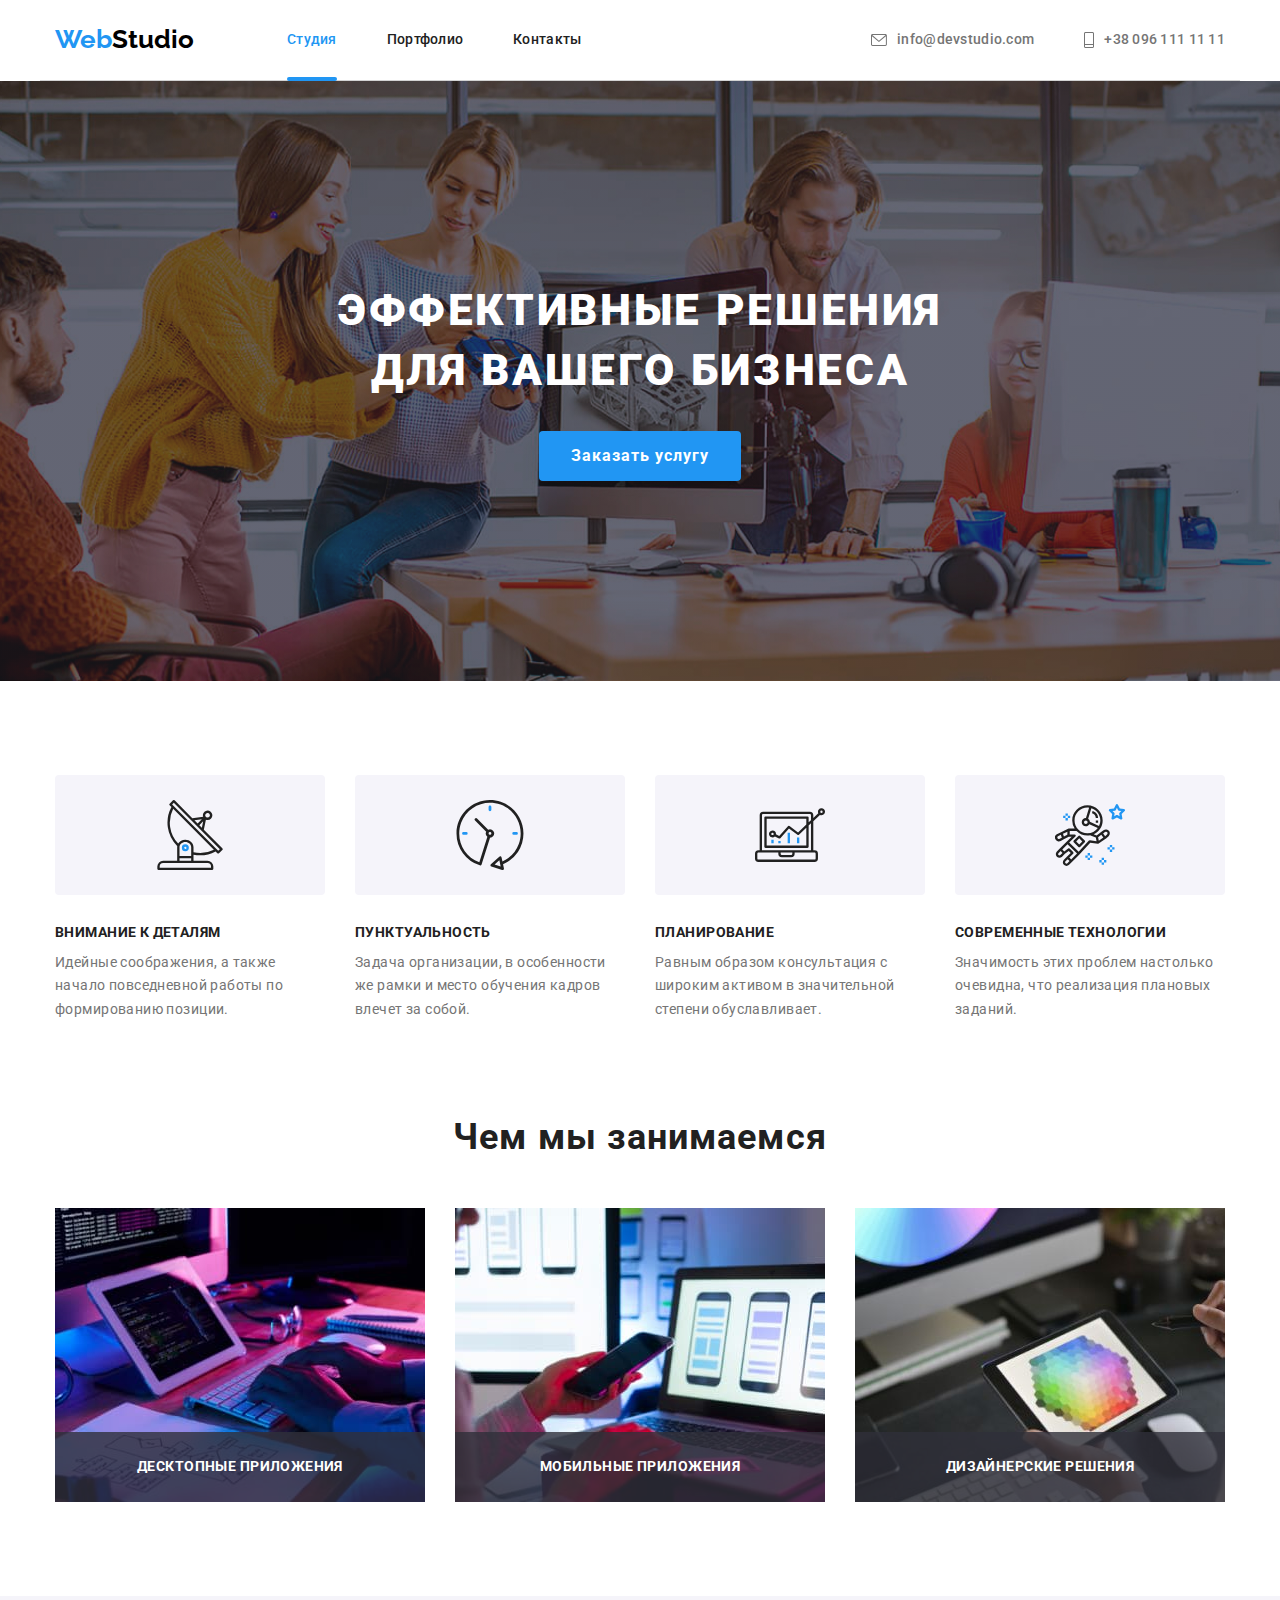
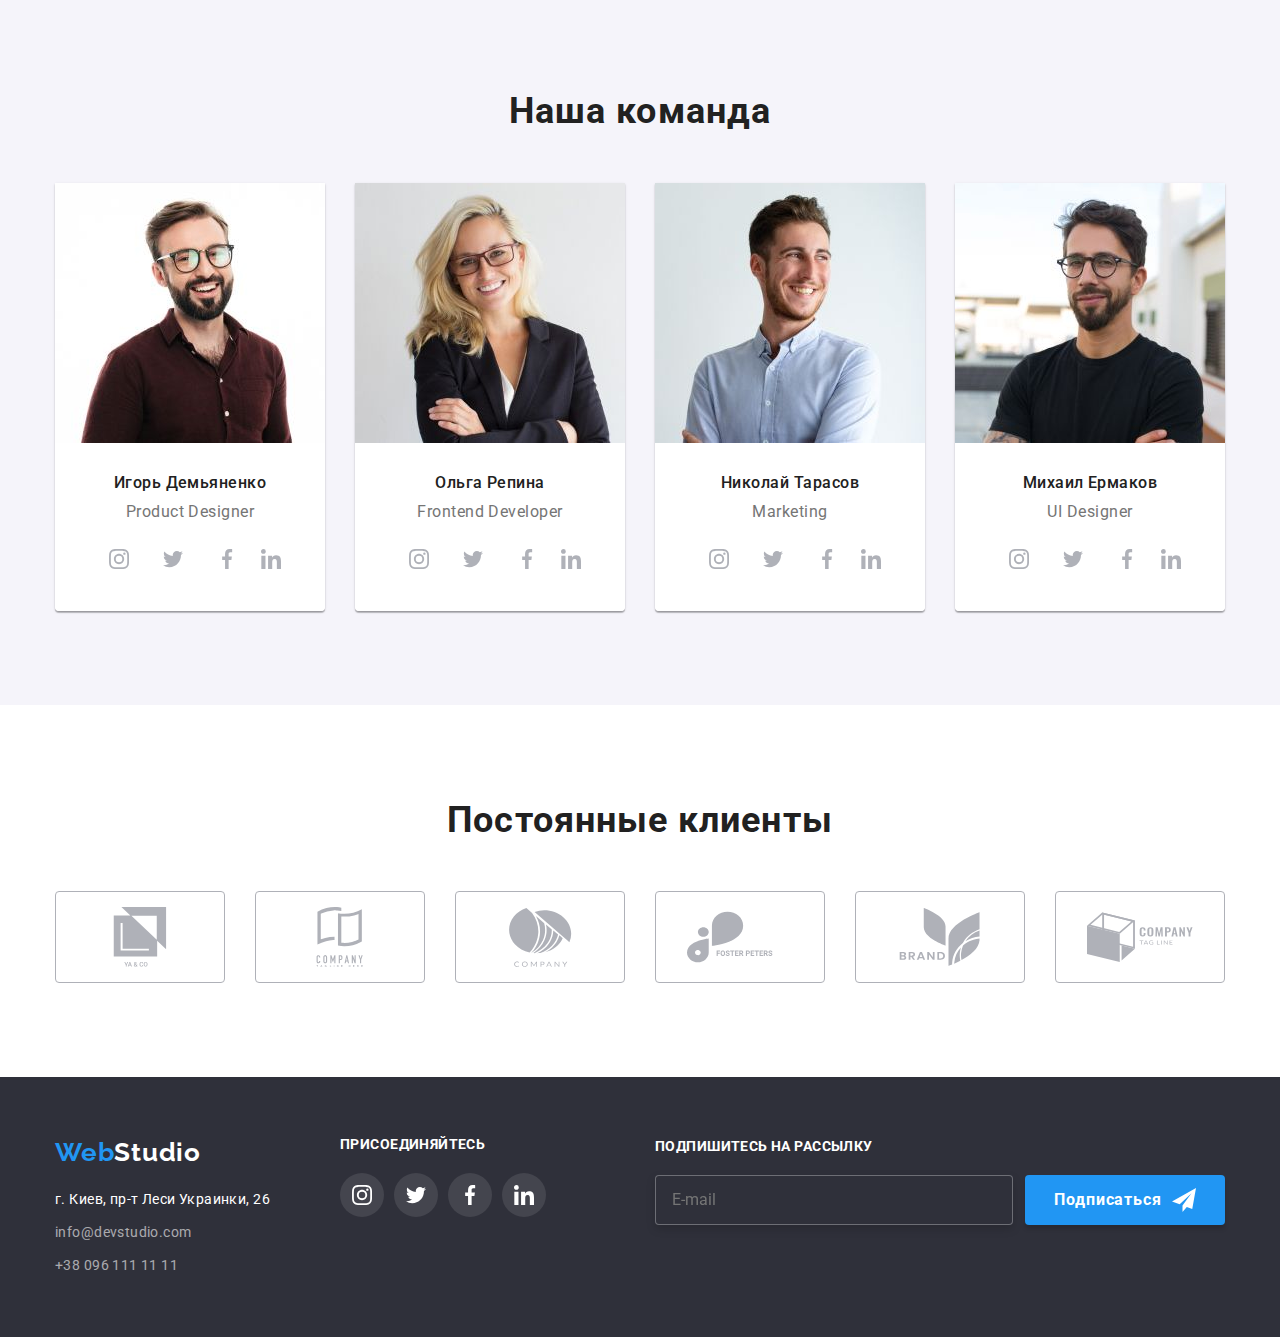
==== commit 3640503b: "адаптовано header" ====
--- a/index.html
+++ b/index.html
@@ -16,12 +16,27 @@
   </head>
   <body>
     <!--Шапка сайта, хедер-->
-    <!-- <header class="header">
+    <header class="header">
       <div class="header__container сontainer">
+        <a class="logo-header" href="./index.html" lang="en"
+          >Web<span class="logo-header__accent">Studio</span></a
+        >
+        <!-- <button
+            class="menu js-open-menu"
+            aria-expanded="false"
+            aria-controls="mobile-menu"
+          >
+            <svg
+              class="icon-open"
+              width="40"
+              height="40"
+              aria-label="Переключатель мобильного меню"
+            >
+              <use href="./images/icons.svg#modal"></use>
+            </svg>
+          </button> -->
+
         <nav class="header-nav">
-          <a class="logo-header" href="./index.html" lang="en"
-            >Web<span class="logo-header__accent">Studio</span></a
-          >
           <ul class="site-nav">
             <li class="site-nav__item">
               <a class="site-nav__link site-nav__link--current" href=""
@@ -54,8 +69,8 @@
             >
           </li>
         </ul>
-      </div> -->
-    <!-- </header> -->
+      </div>
+    </header>
 
     <!-- Герой -->
     <main>
@@ -739,5 +754,12 @@
       </div>
     </footer>
     <script src="./js/modal.js"></script>
+    <!-- <script
+      defer
+      src="https://cdnjs.cloudflare.com/ajax/libs/body-scroll-lock/3.1.5/bodyScrollLock.min.js"
+      integrity="sha512-HowizSDbQl7UPEAsPnvJHlQsnBmU2YMrv7KkTBulTLEGz9chfBoWYyZJL+MUO6p/yBuuMO/8jI7O29YRZ2uBlA=="
+      crossorigin="anonymous"
+    ></script>
+    <script src="./js/mobile-menu.js"></script> -->
   </body>
 </html>
--- a/css/main.min.css
+++ b/css/main.min.css
@@ -3,5 +3,5 @@
  Consolas,  'Liberation Mono',  Menlo,- monospace;font-size:1em}small{font-size:80%}sub,sup{font-size:75%;line-height:0;position:relative;vertical-align:baseline}sub{bottom:-0.25em}sup{top:-0.5em}table{text-indent:0;border-color:inherit}button,input,optgroup,select,textarea{font-family:inherit;font-size:100%;line-height:1.15;margin:0}button,select{text-transform:none}button,[type='button'],[type='reset'],[type='submit']{-webkit-appearance:button}::-moz-focus-inner{border-style:none;padding:0}:-moz-focusring{outline:1px dotted ButtonText}:-moz-ui-invalid{box-shadow:none}legend{padding:0}progress{vertical-align:baseline}::-webkit-inner-spin-button,::-webkit-outer-spin-button{height:auto}[type='search']{-webkit-appearance:textfield;outline-offset:-2px}::-webkit-search-decoration{-webkit-appearance:none}::-webkit-file-upload-button{-webkit-appearance:button;font:inherit}summary{display:list-item}:root{--header-background-color: #ffffff;--border-color: #ececec;--color-hover: #2196f3;--color-logo: #000;--contact-color: #757575;--link-color: #212121;--white-text: #ffffff;--button-color: #2196f3;--button-hover: #188ce8;--anim: 250ms cubic-bezier(0.4, 0, 0.2, 1);--form-color: #212121;--border-color: rgba(33, 33, 33, 0.2)}body{font-family:"Roboto", sans-serif;color:#212121;margin:0}ul,li{list-style:none}a{text-decoration:none}h1,h2,h3,h4,p,li,ul{margin:0;padding:0}img{display:block;max-width:100%;height:auto}.сontainer{padding-left:15px;padding-right:15px;margin-left:auto;margin-right:auto}@media screen and (min-width: 480px){.сontainer{width:480px}}@media screen and (min-width: 768px){.сontainer{width:768px}}@media screen and (min-width: 1200px){.сontainer{width:1200px}}.section{padding-top:60px;padding-bottom:60px}@media screen and (min-width: 1200px){.section{padding-top:94px;padding-bottom:94px}}.visually-hidden{position:absolute;width:1px;height:1px;margin:-1px;border:0;padding:0;clip:rect(0 0 0 0);overflow:hidden}.header{background-color:var(--header-background-color);border-bottom:1px solid var(--border-color)}.header__container{display:-webkit-box;display:-ms-flexbox;display:flex;-webkit-box-align:center;-ms-flex-align:center;align-items:center}.header-nav{display:-webkit-box;display:-ms-flexbox;display:flex;-webkit-box-align:center;-ms-flex-align:center;align-items:center}.logo-header{font-family:"Raleway";font-weight:700;font-size:26px;line-height:1.19;padding-top:24px;padding-bottom:25px;margin-right:93px;text-decoration:none;color:var(--color-hover)}.logo-header__accent{color:var(--color-logo)}.site-nav{display:-webkit-box;display:-ms-flexbox;display:flex}.site-nav__item{position:relative}.site-nav__item:not(:last-child){margin-right:50px}.site-nav__link{display:block;font-weight:500;font-size:14px;line-height:1.14;letter-spacing:0.02em;color:var(--link-color);padding-top:32px;padding-bottom:32px;-webkit-transition:color var(--anim);transition:color var(--anim)}.site-nav__link:hover,.site-nav__link:focus{color:var(--color-hover)}.site-nav__link--current{color:var(--color-hover)}.site-nav__link--current:after{display:block;position:absolute;content:"";width:100%;height:4px;bottom:-1px;left:0;border-radius:2px;background-color:var(--color-hover)}.contact-nav{display:-webkit-box;display:-ms-flexbox;display:flex;-webkit-box-align:center;-ms-flex-align:center;align-items:center;margin-left:auto;padding:0}.contact-nav__item:not(:last-child){margin-right:50px}.contact-nav__link{font-weight:500;font-size:14px;line-height:1.14;letter-spacing:0.02em;color:var(--contact-color);padding-bottom:32px;padding-top:32px;-webkit-transition:color var(--anim);transition:color var(--anim)}.contact-nav__link:hover,.contact-nav__link:focus{color:var(--color-hover)}.contact-nav__icon{margin-right:10px;fill:currentColor}.hero{padding-top:118px;padding-bottom:118px;margin-left:auto;margin-right:auto;text-align:center;background-repeat:no-repeat;max-width:480px;background-position:center;background-image:-webkit-gradient(linear, left top, left bottom, from(rgba(47,48,58,0.4)), to(rgba(47,48,58,0.4))),url("../images/header_mob.jpg");background-image:linear-gradient(rgba(47,48,58,0.4), rgba(47,48,58,0.4)),url("../images/header_mob.jpg");background-size:480px 400px}@media (min-device-pixel-ratio: 2), (-webkit-min-device-pixel-ratio: 2), (min-resolution: 192dpi), (min-resolution: 2dppx){.hero{background-image:-webkit-gradient(linear, left top, left bottom, from(rgba(47,48,58,0.4)), to(rgba(47,48,58,0.4))),url("../images/header_mob@2x.jpg");background-image:linear-gradient(rgba(47,48,58,0.4), rgba(47,48,58,0.4)),url("../images/header_mob@2x.jpg")}}@media screen and (min-width: 768px){.hero{max-width:768px;padding-top:118px;padding-bottom:118px;background-image:-webkit-gradient(linear, left top, left bottom, from(rgba(47,48,58,0.4)), to(rgba(47,48,58,0.4))),url("../images/header_tab.jpg");background-image:linear-gradient(rgba(47,48,58,0.4), rgba(47,48,58,0.4)),url("../images/header_tab.jpg");background-size:768px 400px}}@media screen and (min-width: 768px) and (min-device-pixel-ratio: 2), screen and (min-width: 768px) and (-webkit-min-device-pixel-ratio: 2), screen and (min-width: 768px) and (min-resolution: 192dpi), screen and (min-width: 768px) and (min-resolution: 2dppx){.hero{background-image:-webkit-gradient(linear, left top, left bottom, from(rgba(47,48,58,0.4)), to(rgba(47,48,58,0.4))),url("../images/header_tab@2x.jpg");background-image:linear-gradient(rgba(47,48,58,0.4), rgba(47,48,58,0.4)),url("../images/header_tab@2x.jpg")}}@media screen and (min-width: 1200px){.hero{max-width:1600px;padding-top:200px;padding-bottom:200px;background-image:-webkit-gradient(linear, left top, left bottom, from(rgba(47,48,58,0.4)), to(rgba(47,48,58,0.4))),url("../images/header_desk.jpg");background-image:linear-gradient(rgba(47,48,58,0.4), rgba(47,48,58,0.4)),url("../images/header_desk.jpg");background-size:1600px 600px}}@media screen and (min-width: 1200px) and (min-device-pixel-ratio: 2), screen and (min-width: 1200px) and (-webkit-min-device-pixel-ratio: 2), screen and (min-width: 1200px) and (min-resolution: 192dpi), screen and (min-width: 1200px) and (min-resolution: 2dppx){.hero{background-image:-webkit-gradient(linear, left top, left bottom, from(rgba(47,48,58,0.4)), to(rgba(47,48,58,0.4))),url("../images/header_desk@2x.jpg");background-image:linear-gradient(rgba(47,48,58,0.4), rgba(47,48,58,0.4)),url("../images/header_desk@2x.jpg")}}.hero__title{font-size:26px;line-height:1.62;text-transform:uppercase;color:var(--white-text);font-weight:900;letter-spacing:0.06em;text-align:center;margin-bottom:30px}@media screen and (min-width: 1200px){.hero__title{font-size:44px;line-height:1.36}}.button{font-family:inherit;font-weight:700;font-size:16px;line-height:1.87;letter-spacing:0.06em;background-color:var(--button-color);color:var(--white-text);cursor:pointer;border-radius:4px;border:1px;padding:10px 32px;-webkit-box-shadow:0px 4px 4px rgba(0,0,0,0.15);box-shadow:0px 4px 4px rgba(0,0,0,0.15);-webkit-transition:background-color var(--anim);transition:background-color var(--anim)}.button:hover,.button:focus{background-color:var(--button-hover)}.backdrop{position:fixed;top:0;left:0;width:100%;height:100%;z-index:20;background-color:rgba(0,0,0,0.3);-webkit-transition:opacity var(--anim),visibility var(--anim);transition:opacity var(--anim),visibility var(--anim)}.backdrop.is-hidden{opacity:0;visibility:hidden;pointer-events:none}.modal{position:absolute;top:50%;left:50%;max-width:450px;width:100%;padding:40px;background-color:#fff;-webkit-transform:translate(-50%, -50%);transform:translate(-50%, -50%);-webkit-box-shadow:0px 1px 3px rgba(0,0,0,0.12),0px 1px 1px rgba(0,0,0,0.14),0px 2px 1px rgba(0,0,0,0.2);box-shadow:0px 1px 3px rgba(0,0,0,0.12),0px 1px 1px rgba(0,0,0,0.14),0px 2px 1px rgba(0,0,0,0.2);border-radius:4px;-webkit-transition:-webkit-transform var(--anim);transition:-webkit-transform var(--anim);transition:transform var(--anim);transition:transform var(--anim), -webkit-transform var(--anim)}@media screen and (min-width: 1200px){.modal{max-width:528px}}.backdrop.is-hidden.modal{-webkit-transform:translate(-50%, -50%) scale(0.4);transform:translate(-50%, -50%) scale(0.4);opacity:0}.backdrop.modal{-webkit-transform:translate(-50%, -50%) scale(1);transform:translate(-50%, -50%) scale(1);opacity:1}.modal-btn{position:absolute;top:8px;right:8px;display:-webkit-box;display:-ms-flexbox;display:flex;-webkit-box-align:center;-ms-flex-align:center;align-items:center;-webkit-box-pack:center;-ms-flex-pack:center;justify-content:center;width:30px;height:30px;padding:0;background-color:var(--white-text);border:1px solid rgba(0,0,0,0.1);border-radius:50%;cursor:pointer;-webkit-transition:fill var(--anim);transition:fill var(--anim)}.modal-btn:hover,.modal-btn:focus{fill:var(--button-hover)}.btn-close{fill:currentColor;-webkit-transition:fill var(--anim);transition:fill var(--anim)}.btn-close:hover,.btn-close:focus{fill:var(--button-hover)}.form__title{display:-webkit-box;display:-ms-flexbox;display:flex;-webkit-box-pack:center;-ms-flex-pack:center;justify-content:center;font-weight:700;font-size:20px;line-height:1.15;text-align:center;letter-spacing:0.03em;margin-bottom:12px;color:var(--form-color)}.form-contact__label{display:block;text-align:left;margin-bottom:10px}.form-label__comments{display:block;text-align:left;margin-bottom:20px}.form-contact__name{display:inline-block;font-family:inherit;font-weight:400;font-size:12px;line-height:1.17;letter-spacing:0.01em;color:#757575;margin-bottom:4px}.form-contact__input-container{position:relative;display:block}.form-contact__input{display:-webkit-box;display:-ms-flexbox;display:flex;width:100%;height:40px;padding:12px 16px;padding-left:42px;line-height:14px;letter-spacing:0.01em;border:1px solid var(--border-color);border-radius:4px;color:var(--form-color);outline:transparent;-webkit-transition:border-color var(--anim);transition:border-color var(--anim)}.form-contact__input:focus,.form-contact__input:hover{border-color:var(--color-hover)}.form-contact__icon{position:absolute;top:50%;left:12px;fill:var(--form-color);-webkit-transform:translateY(-50%);transform:translateY(-50%);-webkit-transition:fill var(--anim);transition:fill var(--anim)}.form-contact__input:focus+.form-contact__icon{fill:var(--color-hover)}.form-contact__comments{display:-webkit-box;display:-ms-flexbox;display:flex;font-family:inherit;font-size:14px;font-weight:400;line-height:1.15;margin:0;width:100%;height:100px;padding:12px 16px;resize:none;border:1px solid var(--border-color);border-radius:4px;outline:transparent;-webkit-transition:border-color var(--anim);transition:border-color var(--anim)}.form-contact__comments:focus,.form-contact__comments:hover{border-color:var(--color-hover)}.form-contact__checkbox-label{display:-webkit-box;display:-ms-flexbox;display:flex;-webkit-box-pack:center;-ms-flex-pack:center;justify-content:center;-webkit-box-align:center;-ms-flex-align:center;align-items:center;cursor:pointer;margin-bottom:30px}.form-contact__custom-checkbox{display:-webkit-box;display:-ms-flexbox;display:flex;width:16px;height:15px;-webkit-box-align:center;-ms-flex-align:center;align-items:center;-webkit-box-pack:center;-ms-flex-pack:center;justify-content:center;border:2px solid #212121;border-radius:2px;margin-right:7px;-webkit-transition:background-color var(--anim);transition:background-color var(--anim)}.form-contact__checkbox-icon{opacity:0;-webkit-transition:opacity var(--anim);transition:opacity var(--anim)}.form-contact__checkbox-input:checked+.form-contact__custom-checkbox{background-color:var(--color-hover);border-color:var(--color-hover);color:#000;fill:var(--white-text)}.form-contact__checkbox-input:checked+.form-contact__custom-checkbox .form-contact__checkbox-icon{opacity:1}.form-contact__checkbox-input:focus+.form-contact__custom-checkbox{border-color:var(--color-hover)}.form-contact__checkbox-text{font-weight:400;font-size:12px;line-height:1.71;letter-spacing:0.03em;color:var(--contact-color);cursor:pointer}@media screen and (min-width: 1200px){.form-contact__checkbox-text{font-size:14px}}.form-contact__checkbox-link{color:var(--color-hover)}.form-contact__checkbox-button{display:inline-block;font-family:inherit;background-color:var(--color-hover);color:var(--white-text);min-width:200px;min-height:50px;font-weight:700;font-size:16px;line-height:1.87;letter-spacing:0.06em;cursor:pointer;border-radius:4px;border:1px;padding:10px 32px;margin-bottom:40px;-webkit-transition:background-color var(--anim);transition:background-color var(--anim)}.form-contact__checkbox-button:hover,.form-contact__checkbox-button:focus{background-color:var(--button-hover);color:var(--white-text);-webkit-box-shadow:0px 4px 4px rgba(0,0,0,0.15);box-shadow:0px 4px 4px rgba(0,0,0,0.15)}.specific__list{-webkit-box-pack:center;-ms-flex-pack:center;justify-content:center}@media screen and (min-width: 768px){.specific__list{display:-webkit-box;display:-ms-flexbox;display:flex;margin:-15px}}@media screen and (min-width: 768px) and (max-width: 1199px){.specific__list{-ms-flex-wrap:wrap;flex-wrap:wrap}}@media screen and (min-width: 1200px){.specific__list{display:-webkit-box;display:-ms-flexbox;display:flex}}@media screen and (max-width: 767px){.specific__item:not(:last-child){margin-bottom:30px}}@media screen and (min-width: 768px){.specific__item{margin:15px}}@media screen and (min-width: 768px) and (max-width: 1199px){.specific__item{max-width:354px}}@media screen and (min-width: 1200px){.specific__item{width:270px}}.specific__icon{display:-webkit-box;display:-ms-flexbox;display:flex;width:auto;height:120px;background-color:#f5f4fa;border-radius:4px;margin-bottom:30px;-webkit-box-align:center;-ms-flex-align:center;align-items:center;-webkit-box-pack:center;-ms-flex-pack:center;justify-content:center}.specific__subtitle{font-weight:700;font-size:14px;line-height:1.14;letter-spacing:0.03em;text-transform:uppercase;-webkit-box-align:center;-ms-flex-align:center;align-items:center}@media screen and (max-width: 767px){.specific__subtitle{text-align:center}}.specific__desc{font-size:14px;line-height:1.71;letter-spacing:0.03em;color:#757575;margin-top:10px}.job{padding-top:0}@media screen and (max-width: 1199px){.job{display:none}}.job__subject{font-weight:700;font-size:36px;line-height:1.17;text-align:center;letter-spacing:0.03em;margin-bottom:50px}.job__list{display:-webkit-box;display:-ms-flexbox;display:flex;-webkit-box-pack:center;-ms-flex-pack:center;justify-content:center}.job__item{width:370px;position:relative}.job__item:not(:last-child){margin-right:30px}@media screen and (min-width: 1200px){.job__item{-ms-flex-preferred-size:calc(1200px / 3 - 30px);flex-basis:calc(1200px / 3 - 30px)}}.job__text{position:absolute;bottom:0;right:0;width:100%;height:70px;background-color:rgba(47,48,58,0.8);font-size:14px;line-height:1.14;text-align:center;letter-spacing:0.03em;text-transform:uppercase;color:var(--white-text);font-weight:700;display:-webkit-box;display:-ms-flexbox;display:flex;-webkit-box-pack:center;-ms-flex-pack:center;justify-content:center;-webkit-box-align:center;-ms-flex-align:center;align-items:center}.team{background-color:#f5f4fa}@media screen and (min-width: 1200px){.team{padding-top:94px;padding-bottom:94px}}.team__team{font-weight:700;font-size:36px;line-height:1.17;text-align:center;letter-spacing:0.03em;margin-bottom:50px}.team__list{-webkit-box-pack:center;-ms-flex-pack:center;justify-content:center}@media screen and (min-width: 768px) and (max-width: 1199px){.team__list{display:-webkit-box;display:-ms-flexbox;display:flex;-ms-flex-wrap:wrap;flex-wrap:wrap;margin-top:-30px;margin-left:-30px}}@media screen and (min-width: 1200px){.team__list{display:-webkit-box;display:-ms-flexbox;display:flex}}.team__item{-webkit-box-shadow:0px 1px 3px rgba(0,0,0,0.12),0px 1px 1px rgba(0,0,0,0.14),0px 2px 1px rgba(0,0,0,0.2);box-shadow:0px 1px 3px rgba(0,0,0,0.12),0px 1px 1px rgba(0,0,0,0.14),0px 2px 1px rgba(0,0,0,0.2);border-radius:0px 0px 4px 4px;width:100%}@media screen and (max-width: 767px){.team__item:not(:last-child){margin-bottom:30px}}@media screen and (min-width: 768px) and (max-width: 1199px){.team__item{-ms-flex-preferred-size:calc(100% / 2 - 30px);flex-basis:calc(100% / 2 - 30px);margin-left:30px;margin-top:30px}}@media screen and (min-width: 1200px){.team__item{display:-webkit-box;display:-ms-flexbox;display:flex;-ms-flex-wrap:wrap;flex-wrap:wrap;width:270px}.team__item:not(:last-child){margin-right:30px}}.foto{width:100%}.team-command__div{background-color:var(--white-text);padding:30px 10px;border-radius:0px 0px 4px 4px;width:100%}.team-command__name{font-weight:500;font-size:16px;line-height:1.19;text-align:center;letter-spacing:0.03em;margin-bottom:10px}.team-command__proficion{line-height:1.19;color:var(--contact-color);text-align:center;letter-spacing:0.03em}.team-command__social{display:-webkit-box;display:-ms-flexbox;display:flex;-webkit-box-pack:center;-ms-flex-pack:center;justify-content:center;-webkit-box-align:center;-ms-flex-align:center;align-items:center;margin-top:16px;margin-left:auto;margin-right:auto}@media screen and (max-width: 1199px){.team-command__social{padding-top:30px;padding-bottom:24px}}.team-command__item{-webkit-box-pack:center;-ms-flex-pack:center;justify-content:center;-webkit-box-align:center;-ms-flex-align:center;align-items:center}.team-command__item:not(:last-child){margin-left:10px}.team-command__link{display:-webkit-box;display:-ms-flexbox;display:flex;-webkit-box-align:center;-ms-flex-align:center;align-items:center;-webkit-box-pack:center;-ms-flex-pack:center;justify-content:center;width:44px;height:44px;background-color:#ffffff;border-radius:50%;-webkit-transition:background-color var(--anim);transition:background-color var(--anim)}.team-command__link:hover,.team-command__link:focus{background-color:var(--color-hover)}.team-command__link:hover .team-command__icon,.team-command__link:focus .team-command__icon{fill:#ffffff}.team-command__icon{fill:#afb1b8;-webkit-transition:fill var(--anim);transition:fill var(--anim)}.clients__regular{font-weight:700;font-size:36px;line-height:1.17;text-align:center;letter-spacing:0.03em;margin-bottom:50px}.clients__list{display:-webkit-box;display:-ms-flexbox;display:flex;-ms-flex-wrap:wrap;flex-wrap:wrap;-webkit-box-pack:center;-ms-flex-pack:center;justify-content:center;-webkit-box-align:center;-ms-flex-align:center;align-items:center}@media screen and (max-width: 1199px){.clients__list{margin-top:calc(-1 * 30px);margin-left:calc(-1 * 30px)}}@media screen and (min-width: 1200px){.clients__list .clients__item:not(:last-child){margin-right:30px}}@media screen and (max-width: 767px){.clients__item{-ms-flex-preferred-size:calc(100% / 2 - 30px);flex-basis:calc(100% / 2 - 30px);margin-left:30px;margin-top:30px}}@media screen and (min-width: 768px) and (max-width: 1199px){.clients__item{-ms-flex-preferred-size:calc(100% / 3 - 30px);flex-basis:calc(100% / 3 - 30px);margin-left:30px;margin-top:30px}}.clients__link{display:-webkit-box;display:-ms-flexbox;display:flex;-webkit-box-align:center;-ms-flex-align:center;align-items:center;-webkit-box-pack:center;-ms-flex-pack:center;justify-content:center;width:170px;height:92px;border:1px solid #afb1b8;border-radius:4px;-webkit-transition:border var(--anim),fill var(--anim);transition:border var(--anim),fill var(--anim)}.clients__link:hover,.clients__link:focus{border:1px solid var(--color-hover)}.clients__link:hover .clients__icon,.clients__link:focus .clients__icon{fill:var(--color-hover)}@media screen and (max-width: 767px){.clients__link{width:210px;width:100%}}@media screen and (min-width: 768px) and (max-width: 1199px){.clients__link{width:226px}}@media screen and (min-width: 1200px){.clients__link{width:170px}}.clients__icon{fill:#afb1b8}.footer{background-color:#2f303a;padding-top:60px;padding-bottom:60px}@media screen and (min-width: 768px) and (max-width: 1199px){.footer-сontainer{display:-webkit-box;display:-ms-flexbox;display:flex;-ms-flex-wrap:wrap;flex-wrap:wrap;-ms-flex-pack:distribute;justify-content:space-around}}@media screen and (min-width: 1200px){.footer-сontainer{display:-webkit-box;display:-ms-flexbox;display:flex;-webkit-box-pack:justify;-ms-flex-pack:justify;justify-content:space-between}}.сontainer-footer{margin-bottom:60px;display:-webkit-box;display:-ms-flexbox;display:flex;-webkit-box-orient:vertical;-webkit-box-direction:normal;-ms-flex-direction:column;flex-direction:column;-webkit-box-align:center;-ms-flex-align:center;align-items:center}@media screen and (max-width: 1199px){.сontainer-footer{text-align:center}}@media screen and (min-width: 1200px){.сontainer-footer{-webkit-box-align:baseline;-ms-flex-align:baseline;align-items:baseline;margin-bottom:0}}.logo-footer{font-family:"Raleway";font-weight:700;font-size:26px;line-height:1.19;letter-spacing:0.03em;color:#ffffff}.logo-nav{color:#2196f3}.footer-adress{font-style:normal;font-size:14px;line-height:1.71;letter-spacing:0.03em;margin-top:20px;display:-webkit-box;display:-ms-flexbox;display:flex;-webkit-box-orient:vertical;-webkit-box-direction:normal;-ms-flex-direction:column;flex-direction:column;-webkit-box-align:center;-ms-flex-align:center;align-items:center}@media screen and (min-width: 1200px){.footer-adress{-webkit-box-align:baseline;-ms-flex-align:baseline;align-items:baseline}}.list-footer{list-style:none}.adress{color:#ffffff}.adress.link{margin-top:20px}.list-footer .footer-list:not(:last-child){margin-bottom:9px}.footer.list{display:block;-webkit-box-align:center;-ms-flex-align:center;align-items:center}.mail-tel{color:rgba(255,255,255,0.6)}.footer-list .mail-tel.link:hover,.footer-list .mail-tel.link:focus{color:#2196f3}.footer-container{display:-webkit-box;display:-ms-flexbox;display:flex;-webkit-box-align:baseline;-ms-flex-align:baseline;align-items:baseline}@media screen and (max-width: 1199px){.footer-cosial{text-align:center;margin-bottom:60px}}@media screen and (min-width: 1200px){.footer-cosial{margin-left:70px}}.footer-name{font-weight:700;font-size:14px;line-height:1.14;letter-spacing:0.03em;text-transform:uppercase;color:#ffffff;margin-bottom:20px;-webkit-box-pack:center;-ms-flex-pack:center;justify-content:center}.list.social{display:-webkit-box;display:-ms-flexbox;display:flex;-webkit-box-pack:center;-ms-flex-pack:center;justify-content:center;-webkit-box-align:center;-ms-flex-align:center;align-items:center}.footer-item:not(:last-child){margin-right:10px}.footer-icon{fill:#ffffff}.footer-link{display:-webkit-box;display:-ms-flexbox;display:flex;-webkit-box-pack:center;-ms-flex-pack:center;justify-content:center;width:44px;height:44px;background-color:rgba(255,255,255,0.1);border-radius:50%;-webkit-box-align:center;-ms-flex-align:center;align-items:center;-webkit-transition:background-color 250ms cubic-bezier(0.4, 0, 0.2, 1);transition:background-color 250ms cubic-bezier(0.4, 0, 0.2, 1)}.footer-link:hover,.footer-link:focus{background-color:#2196f3}@media screen and (max-width: 767px){.footer-subscribe{width:100%}}@media screen and (max-width: 1199px){.footer-subscribe{text-align:center}}@media screen and (min-width: 1200px){.footer-subscribe{margin-left:auto}}.text-subscribe{display:inline-block;font-weight:700;font-size:14px;line-height:1.14;letter-spacing:0.03em;text-transform:uppercase;color:#ffffff;margin-bottom:20px}.subscribe-form{display:-webkit-box;display:-ms-flexbox;display:flex;-webkit-box-align:center;-ms-flex-align:center;align-items:center;-webkit-box-pack:center;-ms-flex-pack:center;justify-content:center;-webkit-box-orient:vertical;-webkit-box-direction:normal;-ms-flex-direction:column;flex-direction:column}@media screen and (min-width: 1200px){.subscribe-form{-webkit-box-orient:horizontal;-webkit-box-direction:normal;-ms-flex-direction:row;flex-direction:row}}.subscribe-label{display:block;width:100%}@media screen and (max-width: 1199px){.subscribe-label{margin-bottom:20px}}.subscribe-input{width:100%;height:50px;padding:15px 16px;margin-right:12px;background-color:#2f303a;border:1px solid rgba(255,255,255,0.3);-webkit-filter:drop-shadow(0px 4px 4px rgba(0,0,0,0.15));filter:drop-shadow(0px 4px 4px rgba(0,0,0,0.15));border-radius:4px;-webkit-transition:border 250ms cubic-bezier(0.4, 0, 0.2, 1);transition:border 250ms cubic-bezier(0.4, 0, 0.2, 1)}@media screen and (min-width: 480px){.subscribe-input{max-width:450px;width:100%}}@media screen and (min-width: 768px) and (max-width: 1199px){.subscribe-input{width:450px}}@media screen and (min-width: 1200px){.subscribe-input{width:358px;margin-right:12px}}.subscribe-input:hover,.subscribe-input:focus{border-color:#2196f3}.subscribe-btn{min-width:200px;height:50px;font-weight:700;font-size:16px;line-height:1.88;background-color:#2196f3;border-radius:4px;border-width:0;-webkit-box-shadow:0px 4px 4px rgba(0,0,0,0.15);box-shadow:0px 4px 4px rgba(0,0,0,0.15);display:-webkit-box;display:-ms-flexbox;display:flex;-webkit-box-pack:center;-ms-flex-pack:center;justify-content:center;-webkit-box-align:center;-ms-flex-align:center;align-items:center;text-align:center;letter-spacing:0.06em;color:#ffffff;padding:10px 15px;cursor:pointer;-webkit-transition:background-color 250ms cubic-bezier(0.4, 0, 0.2, 1);transition:background-color 250ms cubic-bezier(0.4, 0, 0.2, 1)}.subscribe-btn:hover,.subscribe-btn:focus{background-color:#188ce8}.subscribe-icon{margin-left:10px;fill:currentColor}.navigation{-webkit-box-pack:center;-ms-flex-pack:center;justify-content:center;padding-top:96px;padding-bottom:92px}.button-navigation{font-family:inherit;font-style:normal;font-weight:500;font-size:16px;line-height:1.63;text-align:center;letter-spacing:0.03em;color:#212121;cursor:pointer;border-radius:4px;border:1px;display:block;-webkit-box-pack:center;-ms-flex-pack:center;justify-content:center;padding-top:6px;padding-bottom:6px;padding-left:22px;padding-right:22px;-webkit-transition:color 250ms cubic-bezier(0.4, 0, 0.2, 1),background-color 250ms cubic-bezier(0.4, 0, 0.2, 1),-webkit-box-shadow 250ms cubic-bezier(0.4, 0, 0.2, 1);transition:color 250ms cubic-bezier(0.4, 0, 0.2, 1),background-color 250ms cubic-bezier(0.4, 0, 0.2, 1),-webkit-box-shadow 250ms cubic-bezier(0.4, 0, 0.2, 1);transition:color 250ms cubic-bezier(0.4, 0, 0.2, 1),background-color 250ms cubic-bezier(0.4, 0, 0.2, 1),box-shadow 250ms cubic-bezier(0.4, 0, 0.2, 1);transition:color 250ms cubic-bezier(0.4, 0, 0.2, 1),background-color 250ms cubic-bezier(0.4, 0, 0.2, 1),box-shadow 250ms cubic-bezier(0.4, 0, 0.2, 1),-webkit-box-shadow 250ms cubic-bezier(0.4, 0, 0.2, 1)}.button-navigation:hover,.button-navigation:focus{color:#ffffff;background-color:#2196f3;-webkit-box-shadow:0px 3px 1px rgba(0,0,0,0.1),0px 1px 2px rgba(0,0,0,0.08),0px 2px 2px rgba(0,0,0,0.12);box-shadow:0px 3px 1px rgba(0,0,0,0.1),0px 1px 2px rgba(0,0,0,0.08),0px 2px 2px rgba(0,0,0,0.12)}.list-navigation .li-navigation:not(:last-child){margin-right:8px}.list-navigation{display:-webkit-box;display:-ms-flexbox;display:flex;list-style:none;margin-bottom:50px;-webkit-box-pack:center;-ms-flex-pack:center;justify-content:center}.list-flexbox{list-style:none;display:-webkit-box;display:-ms-flexbox;display:flex;-ms-flex-wrap:wrap;flex-wrap:wrap;padding:0;margin:0;margin-left:-30px;margin-top:-30px}.list-flexbox .element{margin-left:30px;margin-top:30px;-ms-flex-preferred-size:calc(100% / 3-30px);flex-basis:calc(100% / 3-30px)}.element-flexbox{padding-right:24px;padding-left:24px;padding-bottom:20px;padding-top:20px;border:1px solid #eeeeee}.portfolio-overlay{position:relative;overflow:hidden}.gallery.link:hover .paragraph,.gallery.link:focus .paragraph{-webkit-transform:translateY(0);transform:translateY(0)}.paragraph{position:absolute;font-weight:400px;font-size:18px;line-height:1.56;letter-spacing:0.03em;color:#ffffff;left:0;top:0;width:100%;height:100%;padding:63px 24px;background-color:rgba(33,150,243,0.9);-webkit-transform:translateY(101%);transform:translateY(101%);-webkit-transition:-webkit-transform 250ms cubic-bezier(0.4, 0, 0.2, 1);transition:-webkit-transform 250ms cubic-bezier(0.4, 0, 0.2, 1);transition:transform 250ms cubic-bezier(0.4, 0, 0.2, 1);transition:transform 250ms cubic-bezier(0.4, 0, 0.2, 1), -webkit-transform 250ms cubic-bezier(0.4, 0, 0.2, 1)}.gallery.link{display:block;margin-top:0px;display:block;text-decoration:none;-webkit-transition:-webkit-box-shadow 250ms cubic-bezier(0.4, 0, 0.2, 1);transition:-webkit-box-shadow 250ms cubic-bezier(0.4, 0, 0.2, 1);transition:box-shadow 250ms cubic-bezier(0.4, 0, 0.2, 1);transition:box-shadow 250ms cubic-bezier(0.4, 0, 0.2, 1), -webkit-box-shadow 250ms cubic-bezier(0.4, 0, 0.2, 1)}.element .gallery.link:hover,.element .gallery.link:focus{-webkit-box-shadow:0px 1px 1px rgba(0,0,0,0.12),0px 4px 4px rgba(0,0,0,0.06),1px 4px 6px rgba(0,0,0,0.16);box-shadow:0px 1px 1px rgba(0,0,0,0.12),0px 4px 4px rgba(0,0,0,0.06),1px 4px 6px rgba(0,0,0,0.16)}.progect{color:#212121;font-weight:700;font-size:18px;line-height:2;letter-spacing:0.06em;margin-bottom:4px}.desc{font-size:16px;line-height:1.87;letter-spacing:0.03em;color:#757575}
+ monospace;font-size:1em}small{font-size:80%}sub,sup{font-size:75%;line-height:0;position:relative;vertical-align:baseline}sub{bottom:-0.25em}sup{top:-0.5em}table{text-indent:0;border-color:inherit}button,input,optgroup,select,textarea{font-family:inherit;font-size:100%;line-height:1.15;margin:0}button,select{text-transform:none}button,[type='button'],[type='reset'],[type='submit']{-webkit-appearance:button}::-moz-focus-inner{border-style:none;padding:0}:-moz-focusring{outline:1px dotted ButtonText}:-moz-ui-invalid{box-shadow:none}legend{padding:0}progress{vertical-align:baseline}::-webkit-inner-spin-button,::-webkit-outer-spin-button{height:auto}[type='search']{-webkit-appearance:textfield;outline-offset:-2px}::-webkit-search-decoration{-webkit-appearance:none}::-webkit-file-upload-button{-webkit-appearance:button;font:inherit}summary{display:list-item}:root{--header-background-color: #ffffff;--border-color: #ececec;--color-hover: #2196f3;--color-logo: #000;--contact-color: #757575;--link-color: #212121;--white-text: #ffffff;--button-color: #2196f3;--button-hover: #188ce8;--anim: 250ms cubic-bezier(0.4, 0, 0.2, 1);--form-color: #212121;--border-color: rgba(33, 33, 33, 0.2)}body{font-family:"Roboto", sans-serif;color:#212121;margin:0}ul,li{list-style:none}a{text-decoration:none}h1,h2,h3,h4,p,li,ul{margin:0;padding:0}img{display:block;max-width:100%;height:auto}.сontainer{padding-left:15px;padding-right:15px;margin-left:auto;margin-right:auto}@media screen and (min-width: 480px){.сontainer{width:480px}}@media screen and (min-width: 768px){.сontainer{width:768px}}@media screen and (min-width: 1200px){.сontainer{width:1200px}}.section{padding-top:60px;padding-bottom:60px}@media screen and (min-width: 1200px){.section{padding-top:94px;padding-bottom:94px}}.visually-hidden{position:absolute;width:1px;height:1px;margin:-1px;border:0;padding:0;clip:rect(0 0 0 0);overflow:hidden}.header{background-color:var(--header-background-color)}.header__container{display:-webkit-box;display:-ms-flexbox;display:flex;-webkit-box-align:center;-ms-flex-align:center;align-items:center;-webkit-box-pack:justify;-ms-flex-pack:justify;justify-content:space-between;border-bottom:1px solid var(--border-color);position:relative}@media screen and (min-width: 1200px){.header__container{-webkit-box-pack:start;-ms-flex-pack:start;justify-content:flex-start}}@media screen and (max-width: 767px){.header-nav{display:none}}.logo-header{font-family:"Raleway";font-weight:700;font-size:26px;line-height:1.19;padding-top:24px;padding-bottom:25px;margin-right:93px;text-decoration:none;color:var(--color-hover)}.logo-header__accent{color:var(--color-logo)}.site-nav{display:-webkit-box;display:-ms-flexbox;display:flex;-webkit-box-align:center;-ms-flex-align:center;align-items:center;padding:0;margin:0}.site-nav__item{position:relative;margin-right:50px}.site-nav__link{display:block;font-weight:500;font-size:14px;line-height:1.14;letter-spacing:0.02em;margin:0;padding:0;color:var(--link-color);-webkit-transition:color var(--anim);transition:color var(--anim)}.site-nav__link:hover,.site-nav__link:focus{color:var(--color-hover)}.site-nav__link--current{color:var(--color-hover);padding-top:32px;padding-bottom:32px}.site-nav__link--current:after{position:absolute;content:"";width:100%;height:4px;bottom:-1px;left:0;border-radius:2px;background-color:var(--color-hover)}.contact-nav{margin-left:auto}@media screen and (max-width: 767px){.contact-nav{display:none}}@media screen and (min-width: 1200px){.contact-nav{display:-webkit-box;display:-ms-flexbox;display:flex}}@media screen and (min-width: 1200px){.contact-nav__item{margin-right:50px}}.contact-nav__item:last-child{margin-right:0}.contact-nav__link{display:-webkit-box;display:-ms-flexbox;display:flex;font-weight:500;font-size:14px;line-height:1.14;letter-spacing:0.02em;color:var(--contact-color);padding-bottom:32px;padding-top:32px;-webkit-box-align:center;-ms-flex-align:center;align-items:center;-webkit-transition:color var(--anim);transition:color var(--anim)}.contact-nav__link:hover,.contact-nav__link:focus{color:var(--color-hover)}@media screen and (max-width: 1199px){.contact-nav__link{padding-top:0;padding-bottom:10px}}.contact-nav__icon{margin-right:10px;fill:currentColor}@media screen and (max-width: 1199px){.contact-nav__icon{margin-right:8px}}.hero{padding-top:118px;padding-bottom:118px;margin-left:auto;margin-right:auto;text-align:center;background-repeat:no-repeat;max-width:480px;background-position:center;background-image:-webkit-gradient(linear, left top, left bottom, from(rgba(47,48,58,0.4)), to(rgba(47,48,58,0.4))),url("../images/header_mob.jpg");background-image:linear-gradient(rgba(47,48,58,0.4), rgba(47,48,58,0.4)),url("../images/header_mob.jpg");background-size:480px 400px}@media (min-device-pixel-ratio: 2), (-webkit-min-device-pixel-ratio: 2), (min-resolution: 192dpi), (min-resolution: 2dppx){.hero{background-image:-webkit-gradient(linear, left top, left bottom, from(rgba(47,48,58,0.4)), to(rgba(47,48,58,0.4))),url("../images/header_mob@2x.jpg");background-image:linear-gradient(rgba(47,48,58,0.4), rgba(47,48,58,0.4)),url("../images/header_mob@2x.jpg")}}@media screen and (min-width: 768px){.hero{max-width:768px;padding-top:118px;padding-bottom:118px;background-image:-webkit-gradient(linear, left top, left bottom, from(rgba(47,48,58,0.4)), to(rgba(47,48,58,0.4))),url("../images/header_tab.jpg");background-image:linear-gradient(rgba(47,48,58,0.4), rgba(47,48,58,0.4)),url("../images/header_tab.jpg");background-size:768px 400px}}@media screen and (min-width: 768px) and (min-device-pixel-ratio: 2), screen and (min-width: 768px) and (-webkit-min-device-pixel-ratio: 2), screen and (min-width: 768px) and (min-resolution: 192dpi), screen and (min-width: 768px) and (min-resolution: 2dppx){.hero{background-image:-webkit-gradient(linear, left top, left bottom, from(rgba(47,48,58,0.4)), to(rgba(47,48,58,0.4))),url("../images/header_tab@2x.jpg");background-image:linear-gradient(rgba(47,48,58,0.4), rgba(47,48,58,0.4)),url("../images/header_tab@2x.jpg")}}@media screen and (min-width: 1200px){.hero{max-width:1600px;padding-top:200px;padding-bottom:200px;background-image:-webkit-gradient(linear, left top, left bottom, from(rgba(47,48,58,0.4)), to(rgba(47,48,58,0.4))),url("../images/header_desk.jpg");background-image:linear-gradient(rgba(47,48,58,0.4), rgba(47,48,58,0.4)),url("../images/header_desk.jpg");background-size:1600px 600px}}@media screen and (min-width: 1200px) and (min-device-pixel-ratio: 2), screen and (min-width: 1200px) and (-webkit-min-device-pixel-ratio: 2), screen and (min-width: 1200px) and (min-resolution: 192dpi), screen and (min-width: 1200px) and (min-resolution: 2dppx){.hero{background-image:-webkit-gradient(linear, left top, left bottom, from(rgba(47,48,58,0.4)), to(rgba(47,48,58,0.4))),url("../images/header_desk@2x.jpg");background-image:linear-gradient(rgba(47,48,58,0.4), rgba(47,48,58,0.4)),url("../images/header_desk@2x.jpg")}}.hero__title{font-size:26px;line-height:1.62;text-transform:uppercase;color:var(--white-text);font-weight:900;letter-spacing:0.06em;text-align:center;margin-bottom:30px}@media screen and (min-width: 1200px){.hero__title{font-size:44px;line-height:1.36}}.button{font-family:inherit;font-weight:700;font-size:16px;line-height:1.87;letter-spacing:0.06em;background-color:var(--button-color);color:var(--white-text);cursor:pointer;border-radius:4px;border:1px;padding:10px 32px;-webkit-box-shadow:0px 4px 4px rgba(0,0,0,0.15);box-shadow:0px 4px 4px rgba(0,0,0,0.15);-webkit-transition:background-color var(--anim);transition:background-color var(--anim)}.button:hover,.button:focus{background-color:var(--button-hover)}.backdrop{position:fixed;top:0;left:0;width:100%;height:100%;z-index:20;background-color:rgba(0,0,0,0.3);-webkit-transition:opacity var(--anim),visibility var(--anim);transition:opacity var(--anim),visibility var(--anim)}.backdrop.is-hidden{opacity:0;visibility:hidden;pointer-events:none}.modal{position:absolute;top:50%;left:50%;max-width:450px;width:100%;padding:40px;background-color:#fff;-webkit-transform:translate(-50%, -50%);transform:translate(-50%, -50%);-webkit-box-shadow:0px 1px 3px rgba(0,0,0,0.12),0px 1px 1px rgba(0,0,0,0.14),0px 2px 1px rgba(0,0,0,0.2);box-shadow:0px 1px 3px rgba(0,0,0,0.12),0px 1px 1px rgba(0,0,0,0.14),0px 2px 1px rgba(0,0,0,0.2);border-radius:4px;-webkit-transition:-webkit-transform var(--anim);transition:-webkit-transform var(--anim);transition:transform var(--anim);transition:transform var(--anim), -webkit-transform var(--anim)}@media screen and (min-width: 1200px){.modal{max-width:528px}}.backdrop.is-hidden.modal{-webkit-transform:translate(-50%, -50%) scale(0.4);transform:translate(-50%, -50%) scale(0.4);opacity:0}.backdrop.modal{-webkit-transform:translate(-50%, -50%) scale(1);transform:translate(-50%, -50%) scale(1);opacity:1}.modal-btn{position:absolute;top:8px;right:8px;display:-webkit-box;display:-ms-flexbox;display:flex;-webkit-box-align:center;-ms-flex-align:center;align-items:center;-webkit-box-pack:center;-ms-flex-pack:center;justify-content:center;width:30px;height:30px;padding:0;background-color:var(--white-text);border:1px solid rgba(0,0,0,0.1);border-radius:50%;cursor:pointer;-webkit-transition:fill var(--anim);transition:fill var(--anim)}.modal-btn:hover,.modal-btn:focus{fill:var(--button-hover)}.btn-close{fill:currentColor;-webkit-transition:fill var(--anim);transition:fill var(--anim)}.btn-close:hover,.btn-close:focus{fill:var(--button-hover)}.form__title{display:-webkit-box;display:-ms-flexbox;display:flex;-webkit-box-pack:center;-ms-flex-pack:center;justify-content:center;font-weight:700;font-size:20px;line-height:1.15;text-align:center;letter-spacing:0.03em;margin-bottom:12px;color:var(--form-color)}.form-contact__label{display:block;text-align:left;margin-bottom:10px}.form-label__comments{display:block;text-align:left;margin-bottom:20px}.form-contact__name{display:inline-block;font-family:inherit;font-weight:400;font-size:12px;line-height:1.17;letter-spacing:0.01em;color:#757575;margin-bottom:4px}.form-contact__input-container{position:relative;display:block}.form-contact__input{display:-webkit-box;display:-ms-flexbox;display:flex;width:100%;height:40px;padding:12px 16px;padding-left:42px;line-height:14px;letter-spacing:0.01em;border:1px solid var(--border-color);border-radius:4px;color:var(--form-color);outline:transparent;-webkit-transition:border-color var(--anim);transition:border-color var(--anim)}.form-contact__input:focus,.form-contact__input:hover{border-color:var(--color-hover)}.form-contact__icon{position:absolute;top:50%;left:12px;fill:var(--form-color);-webkit-transform:translateY(-50%);transform:translateY(-50%);-webkit-transition:fill var(--anim);transition:fill var(--anim)}.form-contact__input:focus+.form-contact__icon{fill:var(--color-hover)}.form-contact__comments{display:-webkit-box;display:-ms-flexbox;display:flex;font-family:inherit;font-size:14px;font-weight:400;line-height:1.15;margin:0;width:100%;height:100px;padding:12px 16px;resize:none;border:1px solid var(--border-color);border-radius:4px;outline:transparent;-webkit-transition:border-color var(--anim);transition:border-color var(--anim)}.form-contact__comments:focus,.form-contact__comments:hover{border-color:var(--color-hover)}.form-contact__checkbox-label{display:-webkit-box;display:-ms-flexbox;display:flex;-webkit-box-pack:center;-ms-flex-pack:center;justify-content:center;-webkit-box-align:center;-ms-flex-align:center;align-items:center;cursor:pointer;margin-bottom:30px}.form-contact__custom-checkbox{display:-webkit-box;display:-ms-flexbox;display:flex;width:16px;height:15px;-webkit-box-align:center;-ms-flex-align:center;align-items:center;-webkit-box-pack:center;-ms-flex-pack:center;justify-content:center;border:2px solid #212121;border-radius:2px;margin-right:7px;-webkit-transition:background-color var(--anim);transition:background-color var(--anim)}.form-contact__checkbox-icon{opacity:0;-webkit-transition:opacity var(--anim);transition:opacity var(--anim)}.form-contact__checkbox-input:checked+.form-contact__custom-checkbox{background-color:var(--color-hover);border-color:var(--color-hover);color:#000;fill:var(--white-text)}.form-contact__checkbox-input:checked+.form-contact__custom-checkbox .form-contact__checkbox-icon{opacity:1}.form-contact__checkbox-input:focus+.form-contact__custom-checkbox{border-color:var(--color-hover)}.form-contact__checkbox-text{font-weight:400;font-size:12px;line-height:1.71;letter-spacing:0.03em;color:var(--contact-color);cursor:pointer}@media screen and (min-width: 1200px){.form-contact__checkbox-text{font-size:14px}}.form-contact__checkbox-link{color:var(--color-hover)}.form-contact__checkbox-button{display:inline-block;font-family:inherit;background-color:var(--color-hover);color:var(--white-text);min-width:200px;min-height:50px;font-weight:700;font-size:16px;line-height:1.87;letter-spacing:0.06em;cursor:pointer;border-radius:4px;border:1px;padding:10px 32px;margin-bottom:40px;-webkit-transition:background-color var(--anim);transition:background-color var(--anim)}.form-contact__checkbox-button:hover,.form-contact__checkbox-button:focus{background-color:var(--button-hover);color:var(--white-text);-webkit-box-shadow:0px 4px 4px rgba(0,0,0,0.15);box-shadow:0px 4px 4px rgba(0,0,0,0.15)}.specific__list{-webkit-box-pack:center;-ms-flex-pack:center;justify-content:center}@media screen and (min-width: 768px){.specific__list{display:-webkit-box;display:-ms-flexbox;display:flex;margin:-15px}}@media screen and (min-width: 768px) and (max-width: 1199px){.specific__list{-ms-flex-wrap:wrap;flex-wrap:wrap}}@media screen and (min-width: 1200px){.specific__list{display:-webkit-box;display:-ms-flexbox;display:flex}}@media screen and (max-width: 767px){.specific__item:not(:last-child){margin-bottom:30px}}@media screen and (min-width: 768px){.specific__item{margin:15px}}@media screen and (min-width: 768px) and (max-width: 1199px){.specific__item{max-width:354px}}@media screen and (min-width: 1200px){.specific__item{width:270px}}.specific__icon{display:-webkit-box;display:-ms-flexbox;display:flex;width:auto;height:120px;background-color:#f5f4fa;border-radius:4px;margin-bottom:30px;-webkit-box-align:center;-ms-flex-align:center;align-items:center;-webkit-box-pack:center;-ms-flex-pack:center;justify-content:center}.specific__subtitle{font-weight:700;font-size:14px;line-height:1.14;letter-spacing:0.03em;text-transform:uppercase;-webkit-box-align:center;-ms-flex-align:center;align-items:center}@media screen and (max-width: 767px){.specific__subtitle{text-align:center}}.specific__desc{font-size:14px;line-height:1.71;letter-spacing:0.03em;color:#757575;margin-top:10px}.job{padding-top:0}@media screen and (max-width: 1199px){.job{display:none}}.job__subject{font-weight:700;font-size:36px;line-height:1.17;text-align:center;letter-spacing:0.03em;margin-bottom:50px}.job__list{display:-webkit-box;display:-ms-flexbox;display:flex;-webkit-box-pack:center;-ms-flex-pack:center;justify-content:center}.job__item{width:370px;position:relative}.job__item:not(:last-child){margin-right:30px}@media screen and (min-width: 1200px){.job__item{-ms-flex-preferred-size:calc(1200px / 3 - 30px);flex-basis:calc(1200px / 3 - 30px)}}.job__text{position:absolute;bottom:0;right:0;width:100%;height:70px;background-color:rgba(47,48,58,0.8);font-size:14px;line-height:1.14;text-align:center;letter-spacing:0.03em;text-transform:uppercase;color:var(--white-text);font-weight:700;display:-webkit-box;display:-ms-flexbox;display:flex;-webkit-box-pack:center;-ms-flex-pack:center;justify-content:center;-webkit-box-align:center;-ms-flex-align:center;align-items:center}.team{background-color:#f5f4fa}@media screen and (min-width: 1200px){.team{padding-top:94px;padding-bottom:94px}}.team__team{font-weight:700;font-size:36px;line-height:1.17;text-align:center;letter-spacing:0.03em;margin-bottom:50px}.team__list{-webkit-box-pack:center;-ms-flex-pack:center;justify-content:center}@media screen and (min-width: 768px) and (max-width: 1199px){.team__list{display:-webkit-box;display:-ms-flexbox;display:flex;-ms-flex-wrap:wrap;flex-wrap:wrap;margin-top:-30px;margin-left:-30px}}@media screen and (min-width: 1200px){.team__list{display:-webkit-box;display:-ms-flexbox;display:flex}}.team__item{-webkit-box-shadow:0px 1px 3px rgba(0,0,0,0.12),0px 1px 1px rgba(0,0,0,0.14),0px 2px 1px rgba(0,0,0,0.2);box-shadow:0px 1px 3px rgba(0,0,0,0.12),0px 1px 1px rgba(0,0,0,0.14),0px 2px 1px rgba(0,0,0,0.2);border-radius:0px 0px 4px 4px;width:100%}@media screen and (max-width: 767px){.team__item:not(:last-child){margin-bottom:30px}}@media screen and (min-width: 768px) and (max-width: 1199px){.team__item{-ms-flex-preferred-size:calc(100% / 2 - 30px);flex-basis:calc(100% / 2 - 30px);margin-left:30px;margin-top:30px}}@media screen and (min-width: 1200px){.team__item{display:-webkit-box;display:-ms-flexbox;display:flex;-ms-flex-wrap:wrap;flex-wrap:wrap;width:270px}.team__item:not(:last-child){margin-right:30px}}.foto{width:100%}.team-command__div{background-color:var(--white-text);padding:30px 10px;border-radius:0px 0px 4px 4px;width:100%}.team-command__name{font-weight:500;font-size:16px;line-height:1.19;text-align:center;letter-spacing:0.03em;margin-bottom:10px}.team-command__proficion{line-height:1.19;color:var(--contact-color);text-align:center;letter-spacing:0.03em}.team-command__social{display:-webkit-box;display:-ms-flexbox;display:flex;-webkit-box-pack:center;-ms-flex-pack:center;justify-content:center;-webkit-box-align:center;-ms-flex-align:center;align-items:center;margin-top:16px;margin-left:auto;margin-right:auto}@media screen and (max-width: 1199px){.team-command__social{padding-top:30px;padding-bottom:24px}}.team-command__item{-webkit-box-pack:center;-ms-flex-pack:center;justify-content:center;-webkit-box-align:center;-ms-flex-align:center;align-items:center}.team-command__item:not(:last-child){margin-left:10px}.team-command__link{display:-webkit-box;display:-ms-flexbox;display:flex;-webkit-box-align:center;-ms-flex-align:center;align-items:center;-webkit-box-pack:center;-ms-flex-pack:center;justify-content:center;width:44px;height:44px;background-color:#ffffff;border-radius:50%;-webkit-transition:background-color var(--anim);transition:background-color var(--anim)}.team-command__link:hover,.team-command__link:focus{background-color:var(--color-hover)}.team-command__link:hover .team-command__icon,.team-command__link:focus .team-command__icon{fill:#ffffff}.team-command__icon{fill:#afb1b8;-webkit-transition:fill var(--anim);transition:fill var(--anim)}.clients__regular{font-weight:700;font-size:36px;line-height:1.17;text-align:center;letter-spacing:0.03em;margin-bottom:50px}.clients__list{display:-webkit-box;display:-ms-flexbox;display:flex;-ms-flex-wrap:wrap;flex-wrap:wrap;-webkit-box-pack:center;-ms-flex-pack:center;justify-content:center;-webkit-box-align:center;-ms-flex-align:center;align-items:center}@media screen and (max-width: 1199px){.clients__list{margin-top:calc(-1 * 30px);margin-left:calc(-1 * 30px)}}@media screen and (min-width: 1200px){.clients__list .clients__item:not(:last-child){margin-right:30px}}@media screen and (max-width: 767px){.clients__item{-ms-flex-preferred-size:calc(100% / 2 - 30px);flex-basis:calc(100% / 2 - 30px);margin-left:30px;margin-top:30px}}@media screen and (min-width: 768px) and (max-width: 1199px){.clients__item{-ms-flex-preferred-size:calc(100% / 3 - 30px);flex-basis:calc(100% / 3 - 30px);margin-left:30px;margin-top:30px}}.clients__link{display:-webkit-box;display:-ms-flexbox;display:flex;-webkit-box-align:center;-ms-flex-align:center;align-items:center;-webkit-box-pack:center;-ms-flex-pack:center;justify-content:center;width:170px;height:92px;border:1px solid #afb1b8;border-radius:4px;-webkit-transition:border var(--anim),fill var(--anim);transition:border var(--anim),fill var(--anim)}.clients__link:hover,.clients__link:focus{border:1px solid var(--color-hover)}.clients__link:hover .clients__icon,.clients__link:focus .clients__icon{fill:var(--color-hover)}@media screen and (max-width: 767px){.clients__link{width:210px;width:100%}}@media screen and (min-width: 768px) and (max-width: 1199px){.clients__link{width:226px}}@media screen and (min-width: 1200px){.clients__link{width:170px}}.clients__icon{fill:#afb1b8}.footer{background-color:#2f303a;padding-top:60px;padding-bottom:60px}@media screen and (min-width: 768px) and (max-width: 1199px){.footer-сontainer{display:-webkit-box;display:-ms-flexbox;display:flex;-ms-flex-wrap:wrap;flex-wrap:wrap;-ms-flex-pack:distribute;justify-content:space-around}}@media screen and (min-width: 1200px){.footer-сontainer{display:-webkit-box;display:-ms-flexbox;display:flex;-webkit-box-pack:justify;-ms-flex-pack:justify;justify-content:space-between}}.сontainer-footer{margin-bottom:60px;display:-webkit-box;display:-ms-flexbox;display:flex;-webkit-box-orient:vertical;-webkit-box-direction:normal;-ms-flex-direction:column;flex-direction:column;-webkit-box-align:center;-ms-flex-align:center;align-items:center}@media screen and (max-width: 1199px){.сontainer-footer{text-align:center}}@media screen and (min-width: 1200px){.сontainer-footer{-webkit-box-align:baseline;-ms-flex-align:baseline;align-items:baseline;margin-bottom:0}}.logo-footer{font-family:"Raleway";font-weight:700;font-size:26px;line-height:1.19;letter-spacing:0.03em;color:#ffffff}.logo-nav{color:#2196f3}.footer-adress{font-style:normal;font-size:14px;line-height:1.71;letter-spacing:0.03em;margin-top:20px;display:-webkit-box;display:-ms-flexbox;display:flex;-webkit-box-orient:vertical;-webkit-box-direction:normal;-ms-flex-direction:column;flex-direction:column;-webkit-box-align:center;-ms-flex-align:center;align-items:center}@media screen and (min-width: 1200px){.footer-adress{-webkit-box-align:baseline;-ms-flex-align:baseline;align-items:baseline}}.list-footer{list-style:none}.adress{color:#ffffff}.adress.link{margin-top:20px}.list-footer .footer-list:not(:last-child){margin-bottom:9px}.footer.list{display:block;-webkit-box-align:center;-ms-flex-align:center;align-items:center}.mail-tel{color:rgba(255,255,255,0.6)}.footer-list .mail-tel.link:hover,.footer-list .mail-tel.link:focus{color:#2196f3}.footer-container{display:-webkit-box;display:-ms-flexbox;display:flex;-webkit-box-align:baseline;-ms-flex-align:baseline;align-items:baseline}@media screen and (max-width: 1199px){.footer-cosial{text-align:center;margin-bottom:60px}}@media screen and (min-width: 1200px){.footer-cosial{margin-left:70px}}.footer-name{font-weight:700;font-size:14px;line-height:1.14;letter-spacing:0.03em;text-transform:uppercase;color:#ffffff;margin-bottom:20px;-webkit-box-pack:center;-ms-flex-pack:center;justify-content:center}.list.social{display:-webkit-box;display:-ms-flexbox;display:flex;-webkit-box-pack:center;-ms-flex-pack:center;justify-content:center;-webkit-box-align:center;-ms-flex-align:center;align-items:center}.footer-item:not(:last-child){margin-right:10px}.footer-icon{fill:#ffffff}.footer-link{display:-webkit-box;display:-ms-flexbox;display:flex;-webkit-box-pack:center;-ms-flex-pack:center;justify-content:center;width:44px;height:44px;background-color:rgba(255,255,255,0.1);border-radius:50%;-webkit-box-align:center;-ms-flex-align:center;align-items:center;-webkit-transition:background-color 250ms cubic-bezier(0.4, 0, 0.2, 1);transition:background-color 250ms cubic-bezier(0.4, 0, 0.2, 1)}.footer-link:hover,.footer-link:focus{background-color:#2196f3}@media screen and (max-width: 767px){.footer-subscribe{width:100%}}@media screen and (max-width: 1199px){.footer-subscribe{text-align:center}}@media screen and (min-width: 1200px){.footer-subscribe{margin-left:auto}}.text-subscribe{display:inline-block;font-weight:700;font-size:14px;line-height:1.14;letter-spacing:0.03em;text-transform:uppercase;color:#ffffff;margin-bottom:20px}.subscribe-form{display:-webkit-box;display:-ms-flexbox;display:flex;-webkit-box-align:center;-ms-flex-align:center;align-items:center;-webkit-box-pack:center;-ms-flex-pack:center;justify-content:center;-webkit-box-orient:vertical;-webkit-box-direction:normal;-ms-flex-direction:column;flex-direction:column}@media screen and (min-width: 1200px){.subscribe-form{-webkit-box-orient:horizontal;-webkit-box-direction:normal;-ms-flex-direction:row;flex-direction:row}}.subscribe-label{display:block;width:100%}@media screen and (max-width: 1199px){.subscribe-label{margin-bottom:20px}}.subscribe-input{width:100%;height:50px;padding:15px 16px;margin-right:12px;background-color:#2f303a;border:1px solid rgba(255,255,255,0.3);-webkit-filter:drop-shadow(0px 4px 4px rgba(0,0,0,0.15));filter:drop-shadow(0px 4px 4px rgba(0,0,0,0.15));border-radius:4px;-webkit-transition:border 250ms cubic-bezier(0.4, 0, 0.2, 1);transition:border 250ms cubic-bezier(0.4, 0, 0.2, 1)}@media screen and (min-width: 480px){.subscribe-input{max-width:450px;width:100%}}@media screen and (min-width: 768px) and (max-width: 1199px){.subscribe-input{width:450px}}@media screen and (min-width: 1200px){.subscribe-input{width:358px;margin-right:12px}}.subscribe-input:hover,.subscribe-input:focus{border-color:#2196f3}.subscribe-btn{min-width:200px;height:50px;font-weight:700;font-size:16px;line-height:1.88;background-color:#2196f3;border-radius:4px;border-width:0;-webkit-box-shadow:0px 4px 4px rgba(0,0,0,0.15);box-shadow:0px 4px 4px rgba(0,0,0,0.15);display:-webkit-box;display:-ms-flexbox;display:flex;-webkit-box-pack:center;-ms-flex-pack:center;justify-content:center;-webkit-box-align:center;-ms-flex-align:center;align-items:center;text-align:center;letter-spacing:0.06em;color:#ffffff;padding:10px 15px;cursor:pointer;-webkit-transition:background-color 250ms cubic-bezier(0.4, 0, 0.2, 1);transition:background-color 250ms cubic-bezier(0.4, 0, 0.2, 1)}.subscribe-btn:hover,.subscribe-btn:focus{background-color:#188ce8}.subscribe-icon{margin-left:10px;fill:currentColor}.navigation{-webkit-box-pack:center;-ms-flex-pack:center;justify-content:center;padding-top:96px;padding-bottom:92px}.button-navigation{font-family:inherit;font-style:normal;font-weight:500;font-size:16px;line-height:1.63;text-align:center;letter-spacing:0.03em;color:#212121;cursor:pointer;border-radius:4px;border:1px;display:block;-webkit-box-pack:center;-ms-flex-pack:center;justify-content:center;padding-top:6px;padding-bottom:6px;padding-left:22px;padding-right:22px;-webkit-transition:color 250ms cubic-bezier(0.4, 0, 0.2, 1),background-color 250ms cubic-bezier(0.4, 0, 0.2, 1),-webkit-box-shadow 250ms cubic-bezier(0.4, 0, 0.2, 1);transition:color 250ms cubic-bezier(0.4, 0, 0.2, 1),background-color 250ms cubic-bezier(0.4, 0, 0.2, 1),-webkit-box-shadow 250ms cubic-bezier(0.4, 0, 0.2, 1);transition:color 250ms cubic-bezier(0.4, 0, 0.2, 1),background-color 250ms cubic-bezier(0.4, 0, 0.2, 1),box-shadow 250ms cubic-bezier(0.4, 0, 0.2, 1);transition:color 250ms cubic-bezier(0.4, 0, 0.2, 1),background-color 250ms cubic-bezier(0.4, 0, 0.2, 1),box-shadow 250ms cubic-bezier(0.4, 0, 0.2, 1),-webkit-box-shadow 250ms cubic-bezier(0.4, 0, 0.2, 1)}.button-navigation:hover,.button-navigation:focus{color:#ffffff;background-color:#2196f3;-webkit-box-shadow:0px 3px 1px rgba(0,0,0,0.1),0px 1px 2px rgba(0,0,0,0.08),0px 2px 2px rgba(0,0,0,0.12);box-shadow:0px 3px 1px rgba(0,0,0,0.1),0px 1px 2px rgba(0,0,0,0.08),0px 2px 2px rgba(0,0,0,0.12)}.list-navigation .li-navigation:not(:last-child){margin-right:8px}.list-navigation{display:-webkit-box;display:-ms-flexbox;display:flex;list-style:none;margin-bottom:50px;-webkit-box-pack:center;-ms-flex-pack:center;justify-content:center}.list-flexbox{list-style:none;display:-webkit-box;display:-ms-flexbox;display:flex;-ms-flex-wrap:wrap;flex-wrap:wrap;padding:0;margin:0;margin-left:-30px;margin-top:-30px}.list-flexbox .element{margin-left:30px;margin-top:30px;-ms-flex-preferred-size:calc(100% / 3-30px);flex-basis:calc(100% / 3-30px)}.element-flexbox{padding-right:24px;padding-left:24px;padding-bottom:20px;padding-top:20px;border:1px solid #eeeeee}.portfolio-overlay{position:relative;overflow:hidden}.gallery.link:hover .paragraph,.gallery.link:focus .paragraph{-webkit-transform:translateY(0);transform:translateY(0)}.paragraph{position:absolute;font-weight:400px;font-size:18px;line-height:1.56;letter-spacing:0.03em;color:#ffffff;left:0;top:0;width:100%;height:100%;padding:63px 24px;background-color:rgba(33,150,243,0.9);-webkit-transform:translateY(101%);transform:translateY(101%);-webkit-transition:-webkit-transform 250ms cubic-bezier(0.4, 0, 0.2, 1);transition:-webkit-transform 250ms cubic-bezier(0.4, 0, 0.2, 1);transition:transform 250ms cubic-bezier(0.4, 0, 0.2, 1);transition:transform 250ms cubic-bezier(0.4, 0, 0.2, 1), -webkit-transform 250ms cubic-bezier(0.4, 0, 0.2, 1)}.gallery.link{display:block;margin-top:0px;display:block;text-decoration:none;-webkit-transition:-webkit-box-shadow 250ms cubic-bezier(0.4, 0, 0.2, 1);transition:-webkit-box-shadow 250ms cubic-bezier(0.4, 0, 0.2, 1);transition:box-shadow 250ms cubic-bezier(0.4, 0, 0.2, 1);transition:box-shadow 250ms cubic-bezier(0.4, 0, 0.2, 1), -webkit-box-shadow 250ms cubic-bezier(0.4, 0, 0.2, 1)}.element .gallery.link:hover,.element .gallery.link:focus{-webkit-box-shadow:0px 1px 1px rgba(0,0,0,0.12),0px 4px 4px rgba(0,0,0,0.06),1px 4px 6px rgba(0,0,0,0.16);box-shadow:0px 1px 1px rgba(0,0,0,0.12),0px 4px 4px rgba(0,0,0,0.06),1px 4px 6px rgba(0,0,0,0.16)}.progect{color:#212121;font-weight:700;font-size:18px;line-height:2;letter-spacing:0.06em;margin-bottom:4px}.desc{font-size:16px;line-height:1.87;letter-spacing:0.03em;color:#757575}
 /*# sourceMappingURL=main.min.css.map */